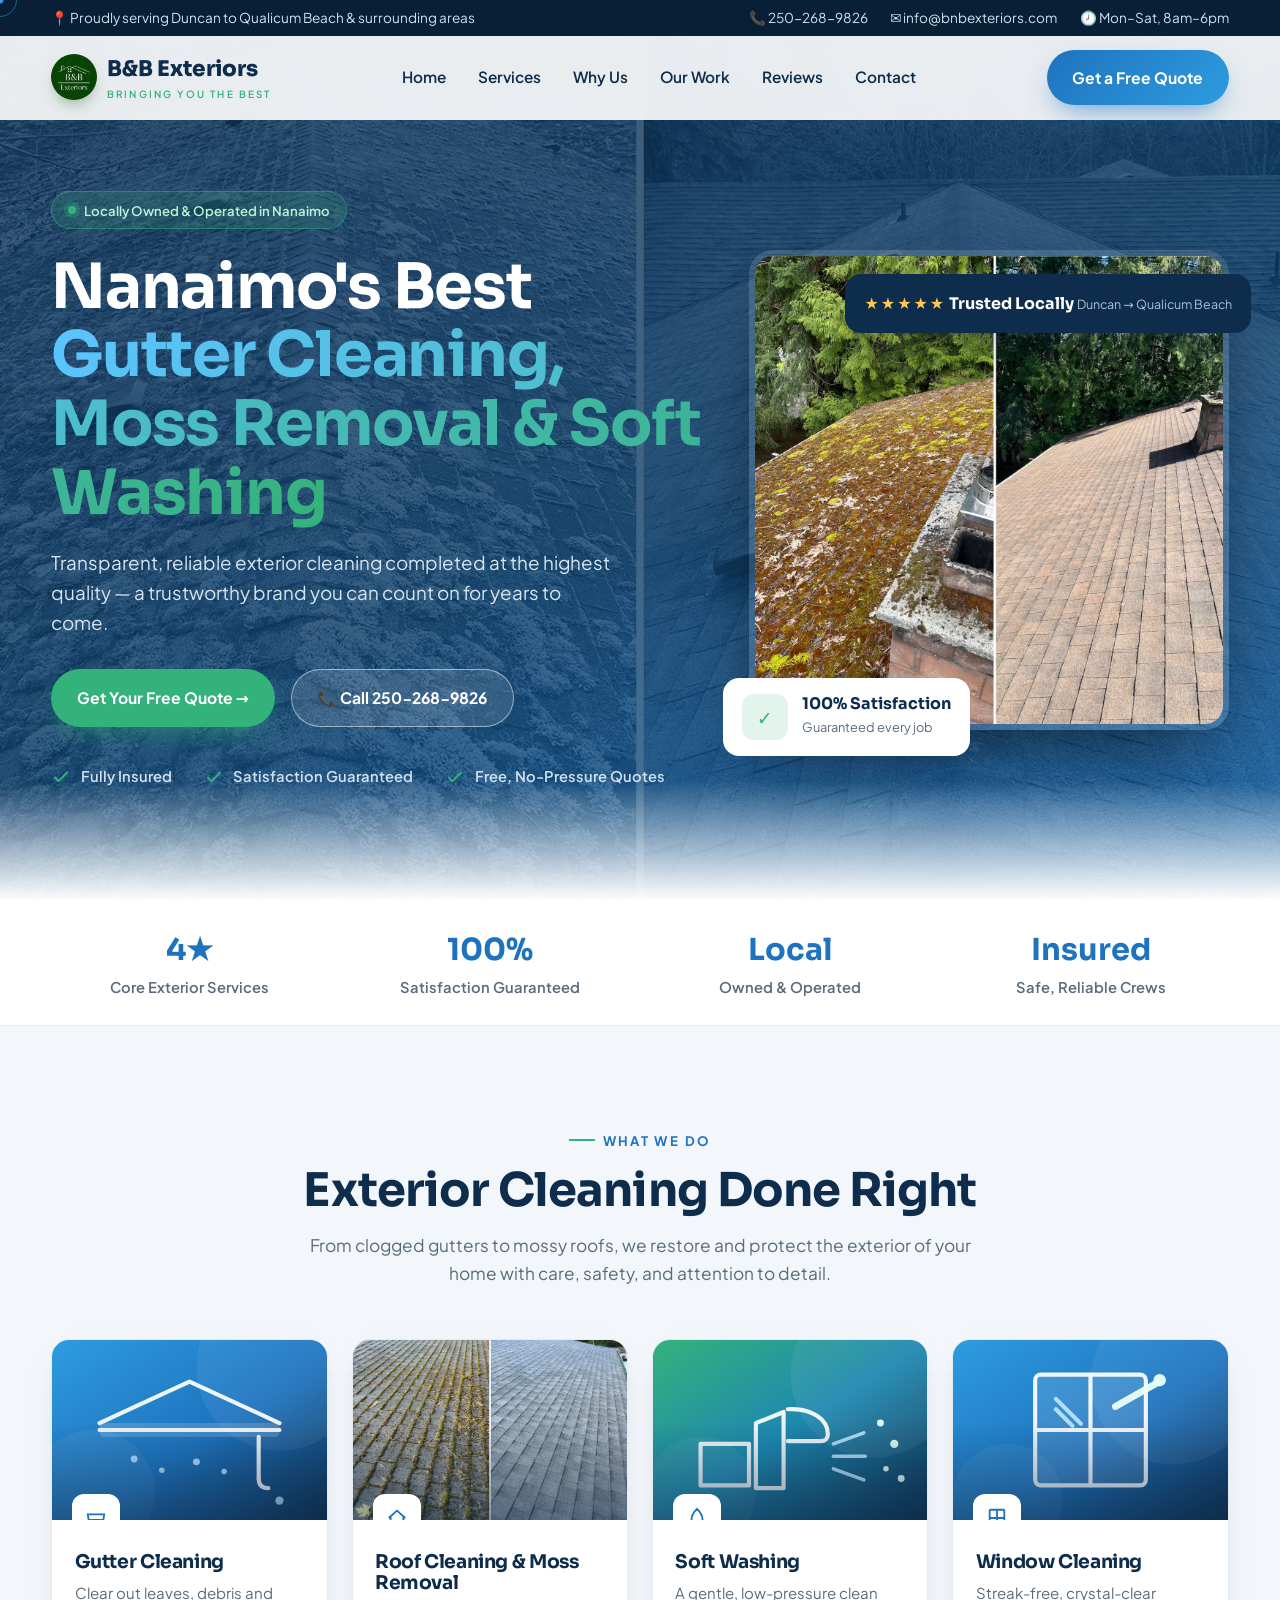
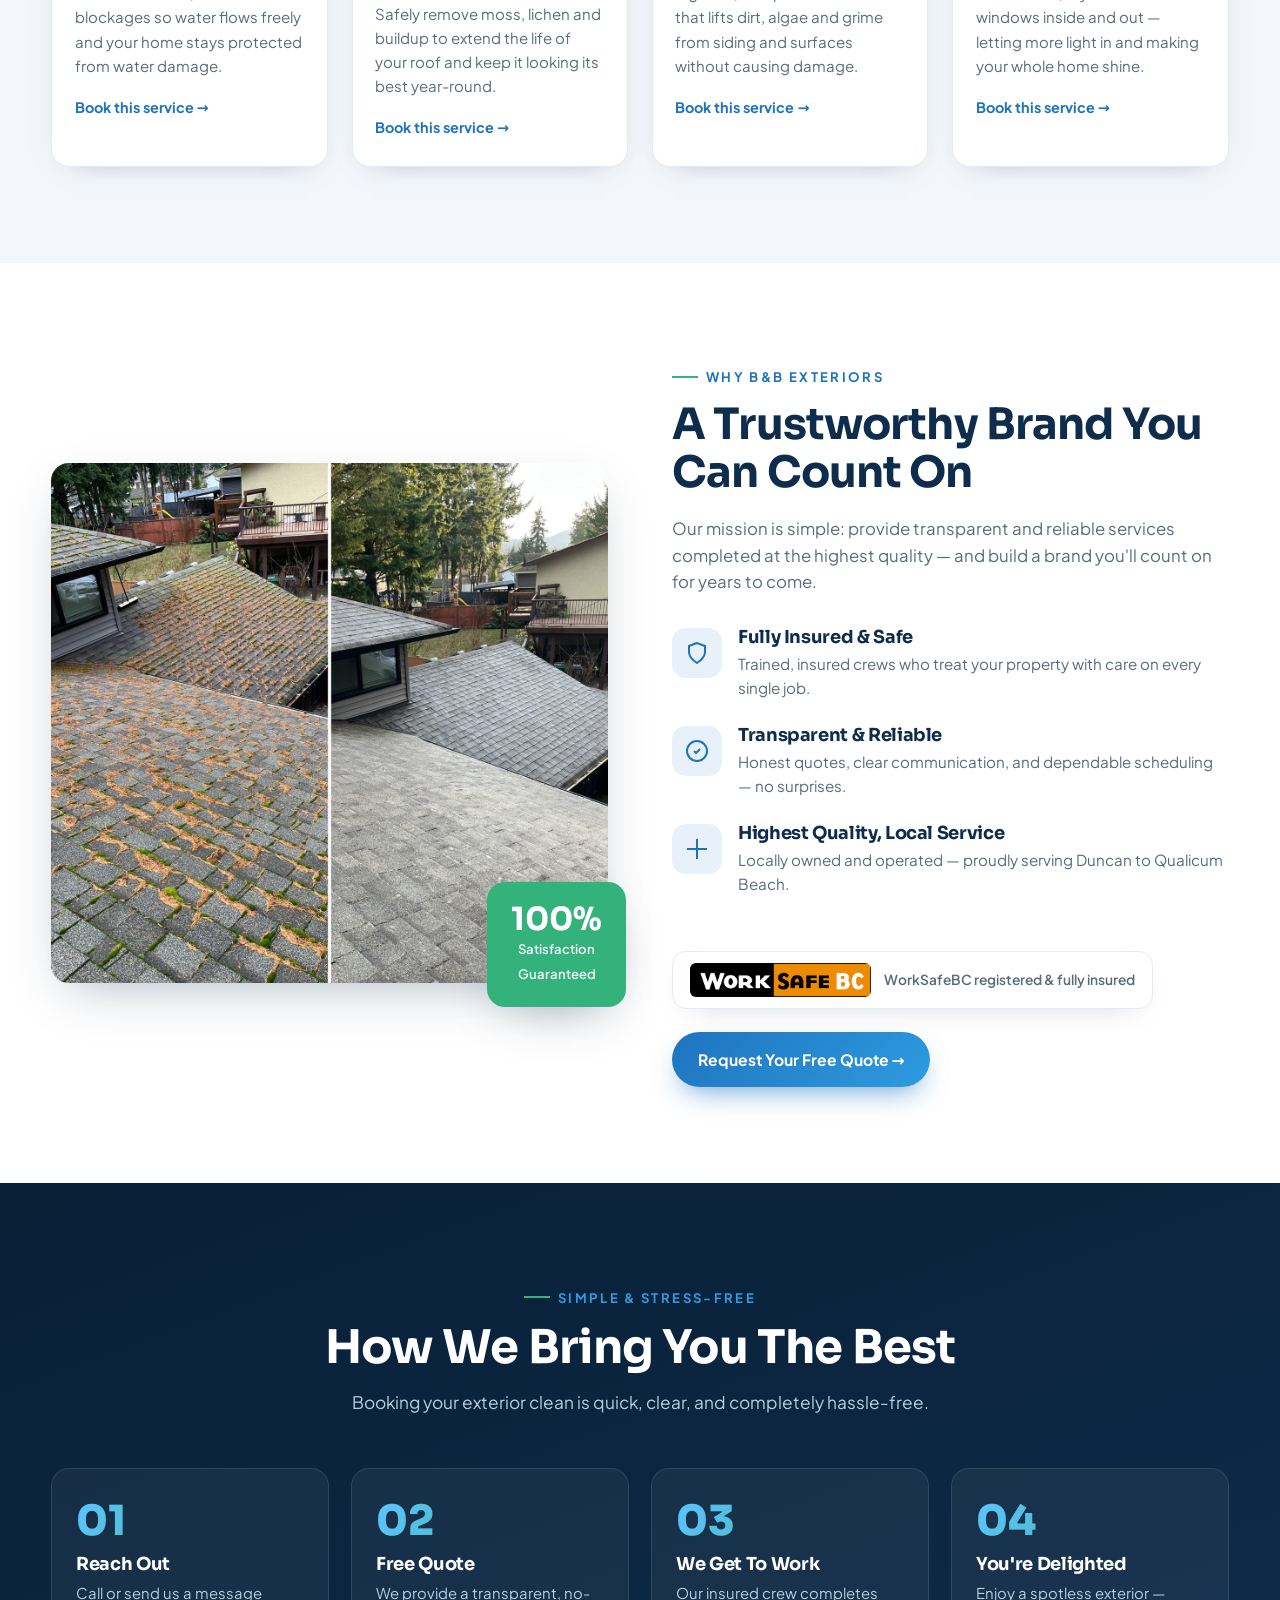
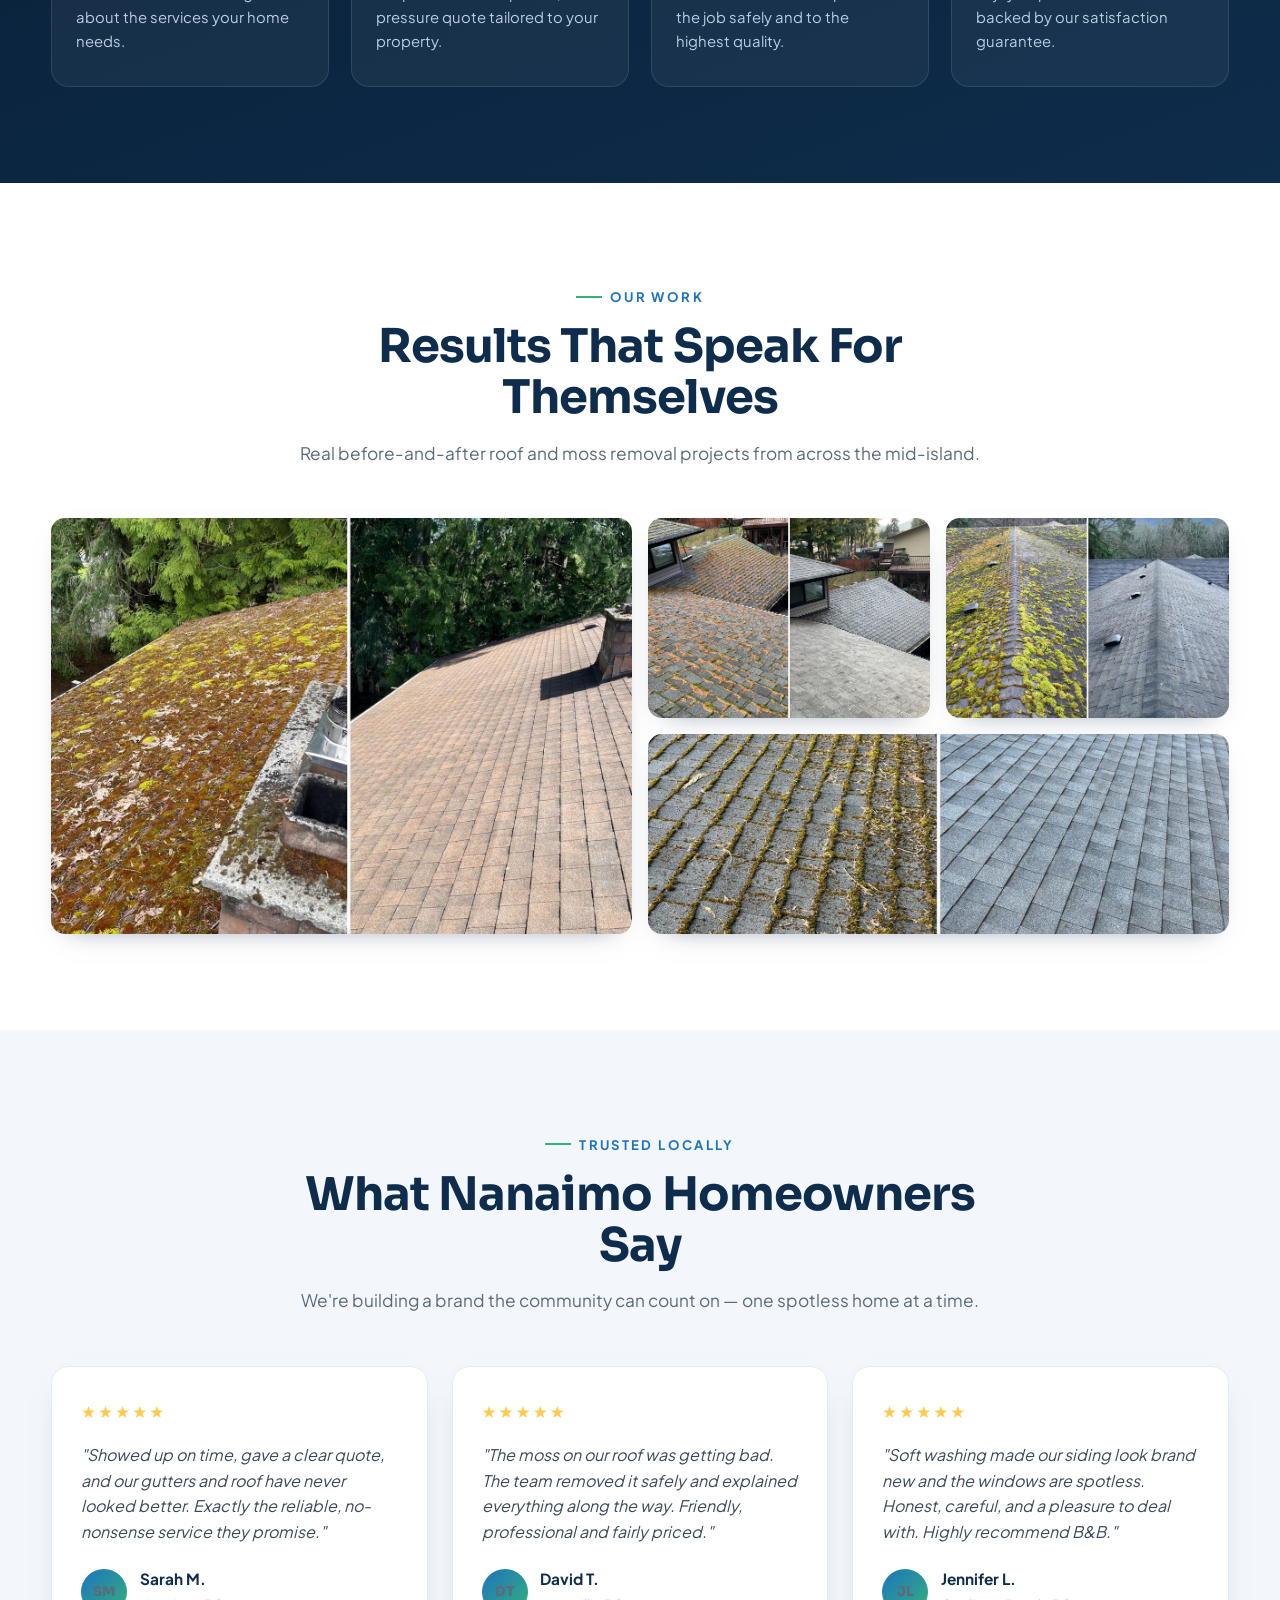
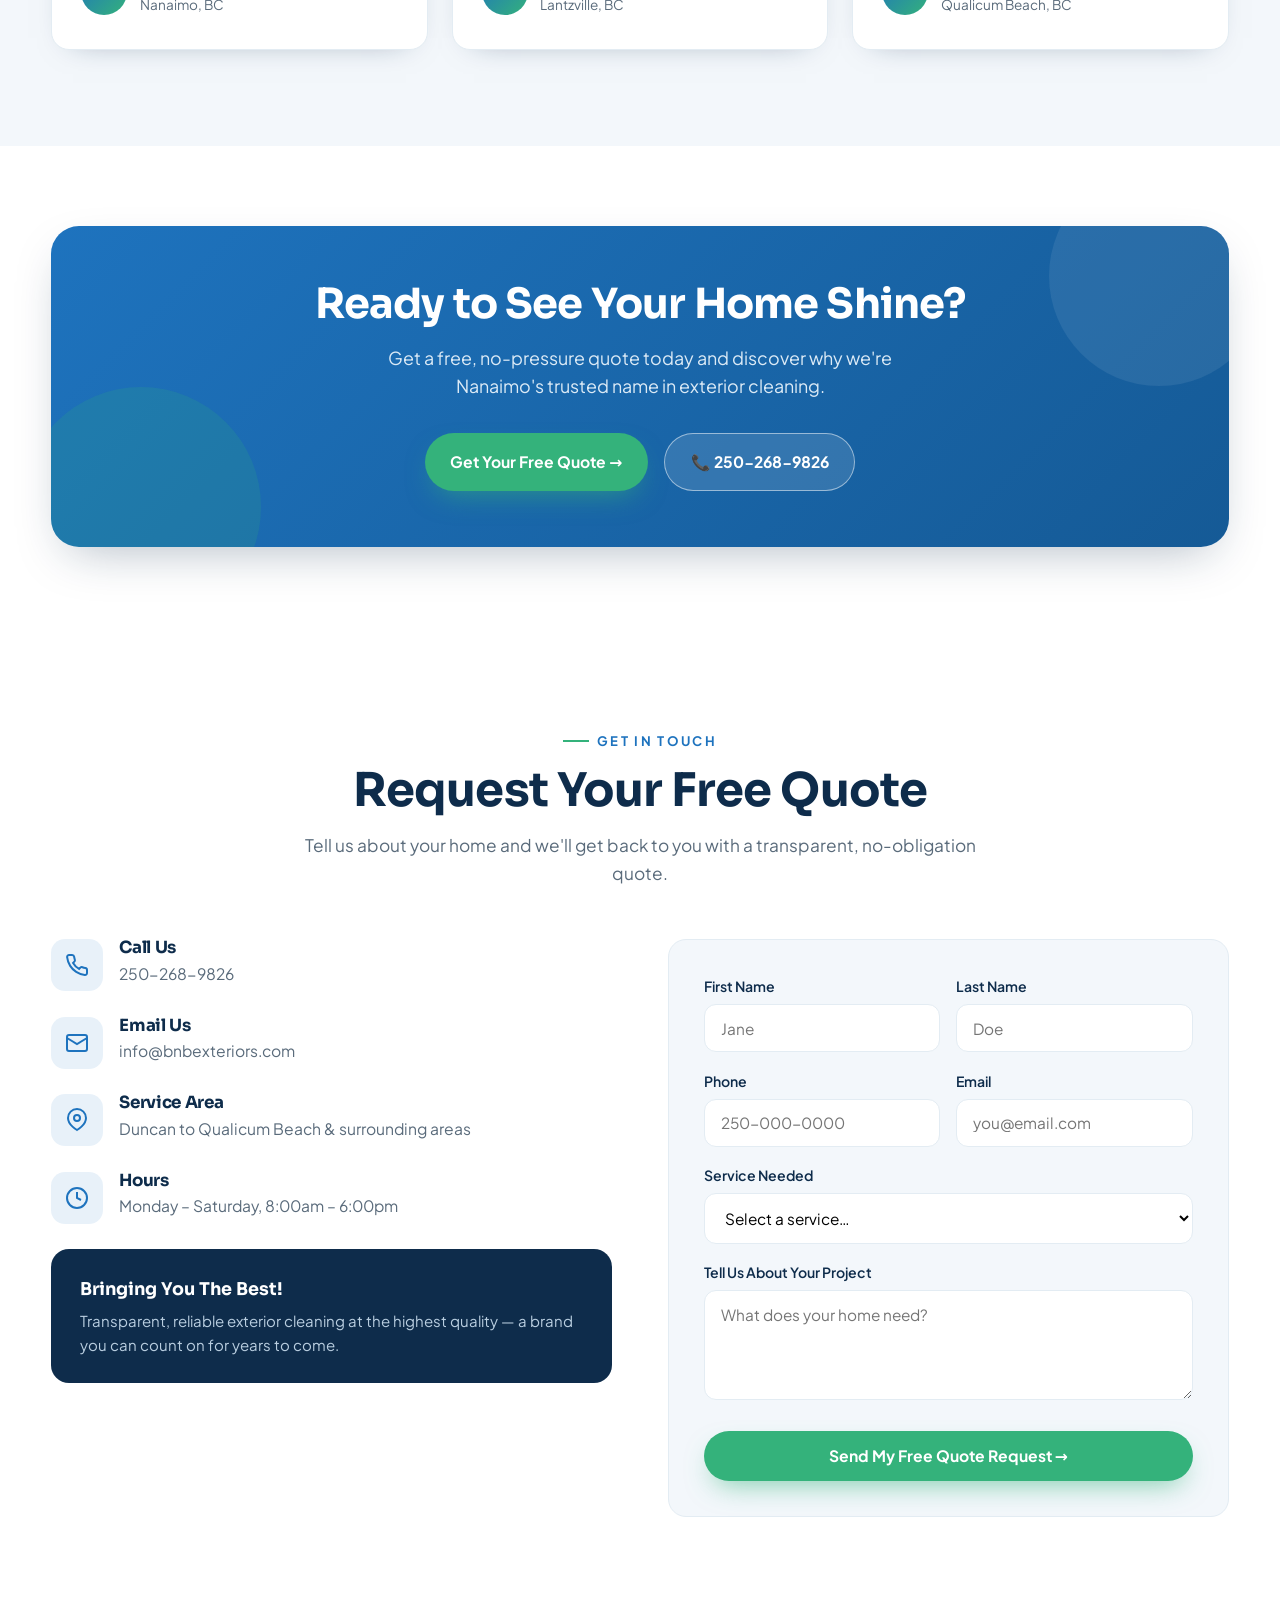
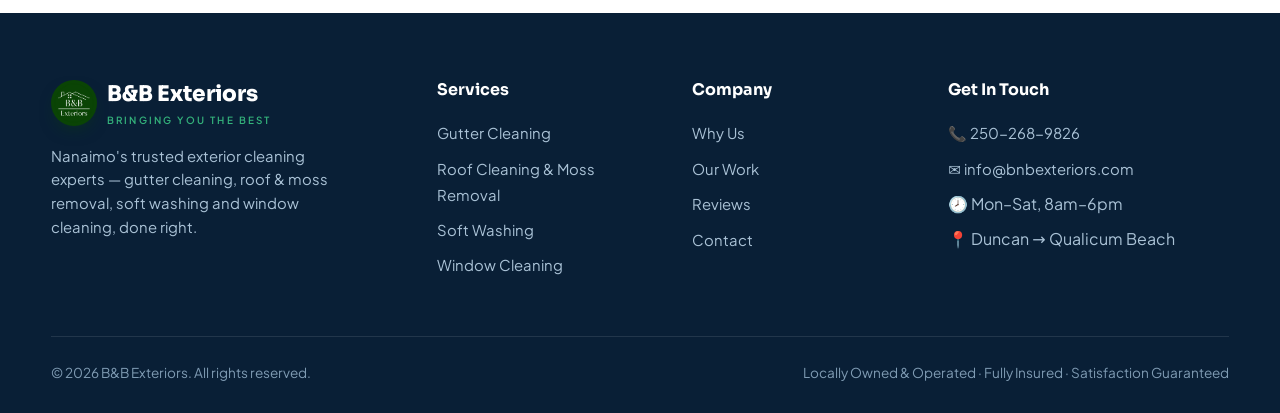
==== index.html @ f989de15 "Add index.html" ====
<!DOCTYPE html>
<html lang="en">
<head>
<meta charset="UTF-8" />
<meta name="viewport" content="width=device-width, initial-scale=1.0" />
<title>B&amp;B Exteriors | Nanaimo's Best Gutter Cleaning, Moss Removal &amp; Soft Washing</title>
<meta name="description" content="Nanaimo's trusted exterior cleaning experts. Gutter cleaning, roof cleaning & moss removal, soft washing and window cleaning from Duncan to Qualicum Beach. Free quotes." />

<!-- Favicons & PWA -->
<link rel="icon" href="assets/favicon.ico" sizes="any" />
<link rel="icon" type="image/svg+xml" href="assets/favicon.svg" />
<link rel="icon" type="image/png" sizes="32x32" href="assets/favicon-32.png" />
<link rel="icon" type="image/png" sizes="16x16" href="assets/favicon-16.png" />
<link rel="apple-touch-icon" href="assets/apple-touch-icon.png" />
<link rel="manifest" href="manifest.webmanifest" />
<meta name="theme-color" content="#0E2C4B" />

<!-- Social sharing -->
<meta property="og:type" content="website" />
<meta property="og:title" content="B&amp;B Exteriors | Nanaimo's Exterior Cleaning Experts" />
<meta property="og:description" content="Gutter cleaning, roof &amp; moss removal, soft washing and window cleaning from Duncan to Qualicum Beach. Free, no-pressure quotes." />
<meta property="og:image" content="assets/moss-roof-1.jpg" />
<meta name="twitter:card" content="summary_large_image" />

<!-- Self-hosted fonts -->
<link rel="stylesheet" href="assets/fonts/fonts.css" />
<style>
  :root{
    --navy:#0E2C4B;
    --navy-deep:#091F36;
    --blue:#1E73BE;
    --blue-bright:#2E9CE0;
    --green:#34B27B;
    --ink:#13212f;
    --slate:#5a6b7b;
    --mist:#F3F7FB;
    --line:#e3ecf3;
    --white:#ffffff;
    --shadow:0 18px 50px -18px rgba(14,44,75,.35);
    --radius:18px;
  }
  *{margin:0;padding:0;box-sizing:border-box}
  html{scroll-behavior:smooth}
  body{
    font-family:'Plus Jakarta Sans',system-ui,sans-serif;
    color:var(--ink);
    background:var(--white);
    line-height:1.6;
    overflow-x:hidden;
  }
  h1,h2,h3,h4{font-family:'Sora',sans-serif;line-height:1.1;color:var(--navy);letter-spacing:-.02em}
  a{text-decoration:none;color:inherit}
  img{display:block;max-width:100%}
  .wrap{width:min(1180px,92vw);margin:0 auto}
  section{position:relative}

  /* ---------- custom cursor ---------- */
  .cur-dot,.cur-ring{position:fixed;top:0;left:0;border-radius:50%;pointer-events:none;z-index:9999;mix-blend-mode:normal}
  .cur-dot{width:7px;height:7px;background:var(--blue-bright);transform:translate(-50%,-50%)}
  .cur-ring{width:34px;height:34px;border:1.5px solid rgba(46,156,224,.55);transform:translate(-50%,-50%);transition:width .25s ease,height .25s ease,background .25s ease,border-color .25s ease}
  .cur-ring.hov{width:54px;height:54px;background:rgba(46,156,224,.10);border-color:rgba(46,156,224,.8)}
  @media(hover:none),(max-width:760px){.cur-dot,.cur-ring{display:none}}

  /* ---------- buttons ---------- */
  .btn{display:inline-flex;align-items:center;gap:.55rem;font-weight:700;font-size:.98rem;padding:.95rem 1.6rem;border-radius:50px;transition:transform .2s ease,box-shadow .2s ease,background .2s ease;cursor:pointer;border:none;font-family:inherit}
  .btn-primary{background:linear-gradient(135deg,var(--blue),var(--blue-bright));color:#fff;box-shadow:0 12px 28px -10px rgba(30,115,190,.7)}
  .btn-primary:hover{transform:translateY(-3px);box-shadow:0 18px 34px -10px rgba(30,115,190,.8)}
  .btn-green{background:var(--green);color:#fff;box-shadow:0 12px 28px -10px rgba(52,178,123,.65)}
  .btn-green:hover{transform:translateY(-3px)}
  .btn-ghost{background:rgba(255,255,255,.12);color:#fff;border:1.5px solid rgba(255,255,255,.5)}
  .btn-ghost:hover{background:rgba(255,255,255,.22);transform:translateY(-3px)}
  .btn-dark{background:var(--navy);color:#fff}
  .btn-dark:hover{transform:translateY(-3px);background:var(--navy-deep)}

  /* ---------- nav ---------- */
  header{position:fixed;top:0;left:0;width:100%;z-index:900;transition:.35s ease}
  .topbar{background:var(--navy-deep);color:#cfe0ee;font-size:.85rem}
  .topbar .wrap{display:flex;justify-content:space-between;align-items:center;padding:.45rem 0;flex-wrap:wrap;gap:.4rem}
  .topbar a{color:#cfe0ee;transition:color .2s}
  .topbar a:hover{color:#fff}
  .topbar .tb-r{display:flex;gap:1.4rem;align-items:center;flex-wrap:wrap}
  nav{display:flex;justify-content:space-between;align-items:center;padding:.85rem 0;transition:.35s ease}
  .navbar{background:rgba(255,255,255,.9);backdrop-filter:blur(12px);border-bottom:1px solid transparent}
  header.scrolled .navbar{border-bottom:1px solid var(--line);box-shadow:0 8px 30px -20px rgba(14,44,75,.5)}
  .logo{display:flex;align-items:center;gap:.6rem;font-family:'Sora';font-weight:800;font-size:1.35rem;color:var(--navy)}
  .logo .mark-img{width:46px;height:46px;border-radius:50%;object-fit:cover;background:#0A4405;box-shadow:0 8px 18px -8px rgba(10,68,5,.6);flex-shrink:0}
  .logo small{display:block;font-family:'Plus Jakarta Sans';font-weight:600;font-size:.62rem;letter-spacing:.22em;color:var(--green);text-transform:uppercase;margin-top:1px}
  .nav-links{display:flex;align-items:center;gap:2rem;list-style:none}
  .nav-links a{font-weight:600;font-size:.96rem;color:var(--navy);position:relative;padding:.2rem 0}
  .nav-links a::after{content:"";position:absolute;left:0;bottom:-3px;width:0;height:2px;background:var(--blue-bright);transition:width .25s ease}
  .nav-links a:hover::after{width:100%}
  .nav-cta{display:flex;align-items:center;gap:1rem}
  .menu-btn{display:none;background:none;border:none;cursor:pointer;flex-direction:column;gap:5px}
  .menu-btn span{width:26px;height:2.5px;background:var(--navy);border-radius:3px;transition:.3s}

  /* ---------- hero ---------- */
  .hero{min-height:100vh;display:flex;align-items:center;padding:170px 0 90px;position:relative;overflow:hidden;background:linear-gradient(160deg,#0E2C4B 0%,#123D63 55%,#1E73BE 130%)}
  .hero::before{content:"";position:absolute;inset:0;background:url('assets/moss-roof-3.jpg') center/cover;opacity:.20;mix-blend-mode:luminosity}
  .hero::after{content:"";position:absolute;bottom:-1px;left:0;width:100%;height:120px;background:linear-gradient(to top,#fff,transparent)}
  .hero .wrap{position:relative;z-index:3;display:grid;grid-template-columns:1.15fr .85fr;gap:3rem;align-items:center}
  .hero-badge{display:inline-flex;align-items:center;gap:.5rem;background:rgba(52,178,123,.18);border:1px solid rgba(52,178,123,.5);color:#bff0d8;padding:.45rem 1rem;border-radius:50px;font-size:.82rem;font-weight:600;margin-bottom:1.5rem}
  .hero-badge .dot{width:8px;height:8px;border-radius:50%;background:var(--green);box-shadow:0 0 0 4px rgba(52,178,123,.3)}
  .hero h1{color:#fff;font-size:clamp(2.4rem,5vw,3.9rem);margin-bottom:1.2rem}
  .hero h1 .hl{background:linear-gradient(120deg,#5cc4ff,#34B27B);-webkit-background-clip:text;background-clip:text;-webkit-text-fill-color:transparent}
  .hero p.lead{color:#d4e4f1;font-size:1.18rem;max-width:560px;margin-bottom:2rem}
  .hero-cta{display:flex;gap:1rem;flex-wrap:wrap;margin-bottom:2.4rem}
  .hero-trust{display:flex;gap:2rem;flex-wrap:wrap}
  .hero-trust .it{display:flex;align-items:center;gap:.6rem;color:#cfe0ee;font-size:.92rem;font-weight:600}
  .hero-trust .it svg{color:var(--green);flex-shrink:0}
  .hero-card{position:relative}
  .hero-card img{border-radius:24px;box-shadow:0 30px 70px -25px rgba(0,0,0,.7);width:100%;height:480px;object-fit:cover;border:6px solid rgba(255,255,255,.12)}
  .hero-float{position:absolute;background:#fff;border-radius:16px;padding:1rem 1.2rem;box-shadow:var(--shadow);display:flex;align-items:center;gap:.85rem}
  .hero-float.f1{bottom:-26px;left:-26px}
  .hero-float .ic{width:46px;height:46px;border-radius:12px;background:rgba(52,178,123,.14);color:var(--green);display:grid;place-items:center;font-weight:800;font-size:1.2rem}
  .hero-float .tx b{display:block;font-family:'Sora';color:var(--navy);font-size:1rem;line-height:1.1}
  .hero-float .tx span{font-size:.8rem;color:var(--slate)}
  .hero-float.f2{top:24px;right:-22px;background:var(--navy);color:#fff}
  .hero-float.f2 .stars{color:#FFC94B;letter-spacing:2px;font-size:1rem}
  .hero-float.f2 b{font-family:'Sora';font-size:1rem}
  .hero-float.f2 span{font-size:.78rem;color:#a9c2d8}

  /* ---------- marquee trust ---------- */
  .strip{background:#fff;padding:1.6rem 0;border-bottom:1px solid var(--line)}
  .strip .wrap{display:flex;justify-content:space-between;gap:1.5rem;flex-wrap:wrap;text-align:center}
  .strip .s{flex:1;min-width:180px}
  .strip .s b{font-family:'Sora';font-size:1.9rem;color:var(--blue);display:block}
  .strip .s span{color:var(--slate);font-size:.92rem;font-weight:600}

  /* ---------- section heading ---------- */
  .eyebrow{display:inline-flex;align-items:center;gap:.5rem;color:var(--blue);font-weight:700;font-size:.82rem;letter-spacing:.18em;text-transform:uppercase;margin-bottom:.9rem}
  .eyebrow::before{content:"";width:26px;height:2px;background:var(--green)}
  .sec-head{max-width:680px;margin:0 auto 3.2rem;text-align:center}
  .sec-head.left{margin-left:0;text-align:left}
  .sec-head h2{font-size:clamp(2rem,4vw,2.9rem);margin-bottom:1rem}
  .sec-head p{color:var(--slate);font-size:1.08rem}
  .pad{padding:6rem 0}
  .pad-t{padding-top:6rem}

  /* ---------- services ---------- */
  .services{background:var(--mist)}
  .svc-grid{display:grid;grid-template-columns:repeat(4,1fr);gap:1.5rem}
  .svc{background:#fff;border-radius:var(--radius);overflow:hidden;box-shadow:0 10px 30px -22px rgba(14,44,75,.5);border:1px solid var(--line);transition:transform .3s ease,box-shadow .3s ease;display:flex;flex-direction:column}
  .svc:hover{transform:translateY(-8px);box-shadow:var(--shadow)}
  .svc .ph{height:180px;overflow:hidden;position:relative}
  .svc .ph img{width:100%;height:100%;object-fit:cover;transition:transform .6s ease}
  .svc:hover .ph img{transform:scale(1.08)}
  .svc .ph::after{content:"";position:absolute;inset:0;background:linear-gradient(to top,rgba(14,44,75,.45),transparent 55%)}
  .svc .ic{position:absolute;bottom:-22px;left:20px;width:48px;height:48px;border-radius:12px;background:#fff;display:grid;place-items:center;box-shadow:var(--shadow);z-index:2;color:var(--blue)}
  .svc .bd{padding:2rem 1.4rem 1.6rem}
  .svc h3{font-size:1.18rem;margin-bottom:.55rem}
  .svc p{color:var(--slate);font-size:.94rem;margin-bottom:1rem}
  .svc .more{font-weight:700;color:var(--blue);font-size:.9rem;display:inline-flex;align-items:center;gap:.35rem;margin-top:auto;transition:gap .2s}
  .svc:hover .more{gap:.65rem}

  /* ---------- about / why ---------- */
  .why .wrap{display:grid;grid-template-columns:1fr 1fr;gap:4rem;align-items:center}
  .why-imgs{position:relative}
  .why-imgs img{border-radius:var(--radius);box-shadow:var(--shadow);width:100%;height:520px;object-fit:cover}
  .why-imgs .badge2{position:absolute;bottom:-24px;right:-18px;background:var(--green);color:#fff;border-radius:18px;padding:1.3rem 1.5rem;box-shadow:var(--shadow);text-align:center}
  .why-imgs .badge2 b{font-family:'Sora';font-size:2rem;display:block;line-height:1}
  .why-imgs .badge2 span{font-size:.82rem;font-weight:600;opacity:.92}
  .feat{display:flex;gap:1rem;margin-bottom:1.6rem}
  .feat .fic{flex-shrink:0;width:50px;height:50px;border-radius:14px;background:rgba(30,115,190,.1);color:var(--blue);display:grid;place-items:center}
  .feat h4{font-size:1.12rem;margin-bottom:.25rem}
  .feat p{color:var(--slate);font-size:.95rem}
  .cred{display:inline-flex;align-items:center;gap:.85rem;margin-top:1.8rem;background:#fff;border:1px solid var(--line);border-radius:14px;padding:.7rem 1.05rem;box-shadow:0 10px 30px -22px rgba(14,44,75,.5)}
  .cred img{height:34px;width:auto;border-radius:6px;display:block}
  .cred span{font-size:.86rem;font-weight:600;color:var(--slate)}

  /* ---------- process ---------- */
  .process{background:linear-gradient(160deg,var(--navy-deep),var(--navy));color:#fff}
  .process h2{color:#fff}
  .process .sec-head p{color:#b9cee0}
  .steps{display:grid;grid-template-columns:repeat(4,1fr);gap:1.4rem}
  .step{background:rgba(255,255,255,.05);border:1px solid rgba(255,255,255,.1);border-radius:var(--radius);padding:2rem 1.5rem;position:relative;transition:.3s}
  .step:hover{background:rgba(255,255,255,.09);transform:translateY(-6px)}
  .step .n{font-family:'Sora';font-size:2.6rem;font-weight:800;background:linear-gradient(120deg,#5cc4ff,#34B27B);-webkit-background-clip:text;background-clip:text;-webkit-text-fill-color:transparent;line-height:1;margin-bottom:.8rem}
  .step h4{color:#fff;font-size:1.12rem;margin-bottom:.45rem}
  .step p{color:#b9cee0;font-size:.93rem}

  /* ---------- gallery ---------- */
  .gal-grid{display:grid;grid-template-columns:repeat(4,1fr);grid-auto-rows:200px;gap:1rem}
  .gal-grid a{position:relative;overflow:hidden;border-radius:14px;box-shadow:0 10px 26px -18px rgba(14,44,75,.6)}
  .gal-grid img{width:100%;height:100%;object-fit:cover;transition:transform .6s ease}
  .gal-grid a:hover img{transform:scale(1.1)}
  .gal-grid a::after{content:"";position:absolute;inset:0;background:linear-gradient(to top,rgba(14,44,75,.5),transparent 60%);opacity:0;transition:.3s}
  .gal-grid a:hover::after{opacity:1}
  .gal-grid .big{grid-column:span 2;grid-row:span 2}
  .gal-grid .wide{grid-column:span 2}

  /* ---------- testimonials ---------- */
  .testi{background:var(--mist)}
  .t-grid{display:grid;grid-template-columns:repeat(3,1fr);gap:1.5rem}
  .t-card{background:#fff;border-radius:var(--radius);padding:2rem 1.8rem;box-shadow:0 10px 30px -22px rgba(14,44,75,.5);border:1px solid var(--line);transition:.3s}
  .t-card:hover{transform:translateY(-6px);box-shadow:var(--shadow)}
  .t-card .stars{color:#FFC94B;letter-spacing:2px;margin-bottom:1rem;font-size:1.05rem}
  .t-card p{color:#39495a;font-size:1rem;margin-bottom:1.4rem;font-style:italic}
  .t-card .who{display:flex;align-items:center;gap:.8rem}
  .t-card .av{width:46px;height:46px;border-radius:50%;background:linear-gradient(135deg,var(--blue),var(--green));color:#fff;display:grid;place-items:center;font-weight:800;font-family:'Sora'}
  .t-card .who b{display:block;color:var(--navy);font-size:.96rem}
  .t-card .who span{color:var(--slate);font-size:.85rem}

  /* ---------- CTA band ---------- */
  .cta-band{padding:5rem 0}
  .cta-inner{background:linear-gradient(135deg,var(--blue),#155a96);border-radius:28px;padding:3.5rem;text-align:center;position:relative;overflow:hidden;box-shadow:var(--shadow)}
  .cta-inner::before{content:"";position:absolute;top:-60px;right:-40px;width:220px;height:220px;border-radius:50%;background:rgba(255,255,255,.08)}
  .cta-inner::after{content:"";position:absolute;bottom:-80px;left:-30px;width:240px;height:240px;border-radius:50%;background:rgba(52,178,123,.18)}
  .cta-inner h2{color:#fff;font-size:clamp(1.8rem,3.6vw,2.6rem);margin-bottom:1rem;position:relative}
  .cta-inner p{color:#dbeaf6;font-size:1.12rem;margin-bottom:2rem;max-width:560px;margin-inline:auto;position:relative}
  .cta-inner .hero-cta{justify-content:center;position:relative;margin-bottom:0}

  /* ---------- contact ---------- */
  .contact .wrap{display:grid;grid-template-columns:1fr 1fr;gap:3.5rem;align-items:start}
  .contact-info .c-row{display:flex;gap:1rem;margin-bottom:1.6rem;align-items:flex-start}
  .contact-info .cic{width:52px;height:52px;border-radius:14px;background:rgba(30,115,190,.1);color:var(--blue);display:grid;place-items:center;flex-shrink:0}
  .contact-info h4{font-size:1.05rem;margin-bottom:.2rem}
  .contact-info p,.contact-info a{color:var(--slate);font-size:.98rem}
  .contact-info a:hover{color:var(--blue)}
  form{background:var(--mist);border-radius:var(--radius);padding:2.2rem;border:1px solid var(--line)}
  .fg{margin-bottom:1.1rem}
  .fg label{display:block;font-weight:600;font-size:.88rem;color:var(--navy);margin-bottom:.4rem}
  .fg input,.fg select,.fg textarea{width:100%;padding:.85rem 1rem;border:1.5px solid var(--line);border-radius:12px;font-family:inherit;font-size:.96rem;background:#fff;transition:border .2s,box-shadow .2s}
  .fg input:focus,.fg select:focus,.fg textarea:focus{outline:none;border-color:var(--blue);box-shadow:0 0 0 3px rgba(30,115,190,.12)}
  .fg textarea{resize:vertical;min-height:110px}
  .frow{display:grid;grid-template-columns:1fr 1fr;gap:1rem}
  form .btn{width:100%;justify-content:center;margin-top:.4rem}

  /* ---------- footer ---------- */
  footer{background:var(--navy-deep);color:#aac2d6;padding:4rem 0 1.8rem}
  .f-grid{display:grid;grid-template-columns:1.6fr 1fr 1fr 1.3fr;gap:2.5rem;margin-bottom:3rem}
  footer .logo{color:#fff;margin-bottom:1rem}
  footer p{font-size:.93rem;max-width:300px}
  footer h5{color:#fff;font-family:'Sora';font-size:1rem;margin-bottom:1.1rem}
  footer ul{list-style:none}
  footer ul li{margin-bottom:.6rem}
  footer ul a{font-size:.93rem;transition:color .2s}
  footer ul a:hover{color:var(--blue-bright)}
  .f-bottom{border-top:1px solid rgba(255,255,255,.1);padding-top:1.6rem;display:flex;justify-content:space-between;flex-wrap:wrap;gap:.6rem;font-size:.85rem;color:#7f9bb3}
  .reveal{opacity:0;transform:translateY(34px);transition:opacity .7s ease,transform .7s ease}
  .reveal.in{opacity:1;transform:none}

  /* ---------- responsive ---------- */
  @media(max-width:980px){
    .hero .wrap{grid-template-columns:1fr;gap:3.5rem}
    .hero-card{max-width:480px}
    .svc-grid{grid-template-columns:repeat(2,1fr)}
    .why .wrap{grid-template-columns:1fr;gap:3rem}
    .steps{grid-template-columns:repeat(2,1fr)}
    .gal-grid{grid-template-columns:repeat(2,1fr)}
    .t-grid{grid-template-columns:1fr}
    .contact .wrap{grid-template-columns:1fr;gap:2.5rem}
    .f-grid{grid-template-columns:1fr 1fr;gap:2rem}
  }
  @media(max-width:760px){
    .nav-links,.nav-cta .btn{display:none}
    .menu-btn{display:flex}
    .nav-links.open{display:flex;position:absolute;top:100%;left:0;width:100%;flex-direction:column;background:#fff;padding:1.5rem 6vw;gap:1.1rem;box-shadow:var(--shadow);border-top:1px solid var(--line)}
    .topbar .tb-l{display:none}
    .strip .s b{font-size:1.5rem}
    .frow{grid-template-columns:1fr}
    .gal-grid .big{grid-column:span 2;grid-row:span 1}
  }
  @media(max-width:520px){
    .svc-grid,.steps,.gal-grid{grid-template-columns:1fr}
    .gal-grid .big,.gal-grid .wide{grid-column:span 1}
    .f-grid{grid-template-columns:1fr}
    .cta-inner{padding:2.4rem 1.4rem}
    .hero-float.f1{left:0}.hero-float.f2{right:0}
  }
</style>
</head>
<body>

<div class="cur-dot"></div>
<div class="cur-ring"></div>

<!-- ===== HEADER ===== -->
<header id="header">
  <div class="topbar">
    <div class="wrap">
      <div class="tb-l">📍 Proudly serving Duncan to Qualicum Beach &amp; surrounding areas</div>
      <div class="tb-r">
        <a href="tel:2502689826">📞 250-268-9826</a>
        <a href="mailto:info@bnbexteriors.com">✉️ info@bnbexteriors.com</a>
        <span>🕗 Mon–Sat, 8am–6pm</span>
      </div>
    </div>
  </div>
  <div class="navbar">
    <nav class="wrap">
      <a href="#home" class="logo">
        <img class="mark-img" src="assets/logo.png" alt="B&amp;B Exteriors logo" width="46" height="46" />
        <span>B&amp;B Exteriors<small>Bringing You The Best</small></span>
      </a>
      <ul class="nav-links" id="navlinks">
        <li><a href="#home">Home</a></li>
        <li><a href="#services">Services</a></li>
        <li><a href="#why">Why Us</a></li>
        <li><a href="#gallery">Our Work</a></li>
        <li><a href="#reviews">Reviews</a></li>
        <li><a href="#contact">Contact</a></li>
      </ul>
      <div class="nav-cta">
        <a href="#contact" class="btn btn-primary">Get a Free Quote</a>
        <button class="menu-btn" id="menuBtn" aria-label="Menu"><span></span><span></span><span></span></button>
      </div>
    </nav>
  </div>
</header>

<!-- ===== HERO ===== -->
<section class="hero" id="home">
  <div class="wrap">
    <div class="hero-text reveal">
      <span class="hero-badge"><span class="dot"></span> Locally Owned &amp; Operated in Nanaimo</span>
      <h1>Nanaimo's Best <span class="hl">Gutter Cleaning, Moss Removal &amp; Soft Washing</span></h1>
      <p class="lead">Transparent, reliable exterior cleaning completed at the highest quality — a trustworthy brand you can count on for years to come.</p>
      <div class="hero-cta">
        <a href="#contact" class="btn btn-green">Get Your Free Quote →</a>
        <a href="tel:2502689826" class="btn btn-ghost">📞 Call 250-268-9826</a>
      </div>
      <div class="hero-trust">
        <div class="it"><svg width="20" height="20" viewBox="0 0 24 24" fill="none" stroke="currentColor" stroke-width="2.4"><path d="M20 6 9 17l-5-5"/></svg> Fully Insured</div>
        <div class="it"><svg width="20" height="20" viewBox="0 0 24 24" fill="none" stroke="currentColor" stroke-width="2.4"><path d="M20 6 9 17l-5-5"/></svg> Satisfaction Guaranteed</div>
        <div class="it"><svg width="20" height="20" viewBox="0 0 24 24" fill="none" stroke="currentColor" stroke-width="2.4"><path d="M20 6 9 17l-5-5"/></svg> Free, No-Pressure Quotes</div>
      </div>
    </div>
    <div class="hero-card reveal">
      <img src="assets/moss-roof-1.jpg" alt="Before and after roof moss removal by B&amp;B Exteriors in Nanaimo" />
      <div class="hero-float f1">
        <span class="ic">✓</span>
        <span class="tx"><b>100% Satisfaction</b><span>Guaranteed every job</span></span>
      </div>
      <div class="hero-float f2">
        <div>
          <span class="stars">★★★★★</span>
          <b>Trusted Locally</b>
          <span>Duncan → Qualicum Beach</span>
        </div>
      </div>
    </div>
  </div>
</section>

<!-- ===== STAT STRIP ===== -->
<section class="strip">
  <div class="wrap">
    <div class="s reveal"><b>4★</b><span>Core Exterior Services</span></div>
    <div class="s reveal"><b>100%</b><span>Satisfaction Guaranteed</span></div>
    <div class="s reveal"><b>Local</b><span>Owned &amp; Operated</span></div>
    <div class="s reveal"><b>Insured</b><span>Safe, Reliable Crews</span></div>
  </div>
</section>

<!-- ===== SERVICES ===== -->
<section class="services pad" id="services">
  <div class="wrap">
    <div class="sec-head reveal">
      <span class="eyebrow">What We Do</span>
      <h2>Exterior Cleaning Done Right</h2>
      <p>From clogged gutters to mossy roofs, we restore and protect the exterior of your home with care, safety, and attention to detail.</p>
    </div>
    <div class="svc-grid">
      <div class="svc reveal">
        <div class="ph"><img src="assets/svc-gutter.svg" alt="Gutter cleaning service" />
          <span class="ic"><svg width="22" height="22" viewBox="0 0 24 24" fill="none" stroke="currentColor" stroke-width="2"><path d="M3 8h18l-1 6H4z"/><path d="M7 14v5M17 14v5"/></svg></span>
        </div>
        <div class="bd">
          <h3>Gutter Cleaning</h3>
          <p>Clear out leaves, debris and blockages so water flows freely and your home stays protected from water damage.</p>
          <a href="#contact" class="more">Book this service →</a>
        </div>
      </div>
      <div class="svc reveal">
        <div class="ph"><img src="assets/moss-roof-4.jpg" alt="Roof cleaning and moss removal before and after" />
          <span class="ic"><svg width="22" height="22" viewBox="0 0 24 24" fill="none" stroke="currentColor" stroke-width="2"><path d="M3 12 12 4l9 8"/><path d="M5 11v8h14v-8"/></svg></span>
        </div>
        <div class="bd">
          <h3>Roof Cleaning &amp; Moss Removal</h3>
          <p>Safely remove moss, lichen and buildup to extend the life of your roof and keep it looking its best year-round.</p>
          <a href="#contact" class="more">Book this service →</a>
        </div>
      </div>
      <div class="svc reveal">
        <div class="ph"><img src="assets/svc-softwash.svg" alt="Soft washing service" />
          <span class="ic"><svg width="22" height="22" viewBox="0 0 24 24" fill="none" stroke="currentColor" stroke-width="2"><path d="M12 2s6 6 6 11a6 6 0 0 1-12 0c0-5 6-11 6-11Z"/></svg></span>
        </div>
        <div class="bd">
          <h3>Soft Washing</h3>
          <p>A gentle, low-pressure clean that lifts dirt, algae and grime from siding and surfaces without causing damage.</p>
          <a href="#contact" class="more">Book this service →</a>
        </div>
      </div>
      <div class="svc reveal">
        <div class="ph"><img src="assets/svc-window.svg" alt="Window cleaning service" />
          <span class="ic"><svg width="22" height="22" viewBox="0 0 24 24" fill="none" stroke="currentColor" stroke-width="2"><rect x="4" y="3" width="16" height="18" rx="1"/><path d="M4 12h16M12 3v18"/></svg></span>
        </div>
        <div class="bd">
          <h3>Window Cleaning</h3>
          <p>Streak-free, crystal-clear windows inside and out — letting more light in and making your whole home shine.</p>
          <a href="#contact" class="more">Book this service →</a>
        </div>
      </div>
    </div>
  </div>
</section>

<!-- ===== WHY US ===== -->
<section class="why pad" id="why">
  <div class="wrap">
    <div class="why-imgs reveal">
      <img src="assets/moss-roof-2.jpg" alt="B&amp;B Exteriors roof restoration before and after" />
      <div class="badge2"><b>100%</b><span>Satisfaction<br>Guaranteed</span></div>
    </div>
    <div class="reveal">
      <span class="eyebrow">Why B&amp;B Exteriors</span>
      <h2 style="font-size:clamp(1.9rem,3.8vw,2.7rem);margin-bottom:1.2rem;">A Trustworthy Brand You Can Count On</h2>
      <p style="color:var(--slate);margin-bottom:2rem;font-size:1.05rem;">Our mission is simple: provide transparent and reliable services completed at the highest quality — and build a brand you'll count on for years to come.</p>
      <div class="feat">
        <div class="fic"><svg width="24" height="24" viewBox="0 0 24 24" fill="none" stroke="currentColor" stroke-width="2"><path d="M12 2 4 5v6c0 5 3.5 8 8 11 4.5-3 8-6 8-11V5z"/></svg></div>
        <div><h4>Fully Insured &amp; Safe</h4><p>Trained, insured crews who treat your property with care on every single job.</p></div>
      </div>
      <div class="feat">
        <div class="fic"><svg width="24" height="24" viewBox="0 0 24 24" fill="none" stroke="currentColor" stroke-width="2"><circle cx="12" cy="12" r="10"/><path d="m9 12 2 2 4-4"/></svg></div>
        <div><h4>Transparent &amp; Reliable</h4><p>Honest quotes, clear communication, and dependable scheduling — no surprises.</p></div>
      </div>
      <div class="feat">
        <div class="fic"><svg width="24" height="24" viewBox="0 0 24 24" fill="none" stroke="currentColor" stroke-width="2"><path d="M12 2v20M2 12h20"/></svg></div>
        <div><h4>Highest Quality, Local Service</h4><p>Locally owned and operated — proudly serving Duncan to Qualicum Beach.</p></div>
      </div>
      <div class="cred"><img src="assets/worksafebc.png" alt="WorkSafeBC registered" /><span>WorkSafeBC registered &amp; fully insured</span></div>
      <div><a href="#contact" class="btn btn-primary" style="margin-top:1.4rem;">Request Your Free Quote →</a></div>
    </div>
  </div>
</section>

<!-- ===== PROCESS ===== -->
<section class="process pad">
  <div class="wrap">
    <div class="sec-head reveal">
      <span class="eyebrow" style="color:var(--blue-bright)">Simple &amp; Stress-Free</span>
      <h2>How We Bring You The Best</h2>
      <p>Booking your exterior clean is quick, clear, and completely hassle-free.</p>
    </div>
    <div class="steps">
      <div class="step reveal"><div class="n">01</div><h4>Reach Out</h4><p>Call or send us a message about the services your home needs.</p></div>
      <div class="step reveal"><div class="n">02</div><h4>Free Quote</h4><p>We provide a transparent, no-pressure quote tailored to your property.</p></div>
      <div class="step reveal"><div class="n">03</div><h4>We Get To Work</h4><p>Our insured crew completes the job safely and to the highest quality.</p></div>
      <div class="step reveal"><div class="n">04</div><h4>You're Delighted</h4><p>Enjoy a spotless exterior — backed by our satisfaction guarantee.</p></div>
    </div>
  </div>
</section>

<!-- ===== GALLERY ===== -->
<section class="pad" id="gallery">
  <div class="wrap">
    <div class="sec-head reveal">
      <span class="eyebrow">Our Work</span>
      <h2>Results That Speak For Themselves</h2>
      <p>Real before-and-after roof and moss removal projects from across the mid-island.</p>
    </div>
    <div class="gal-grid">
      <a href="#contact" class="big"><img src="assets/moss-roof-1.jpg" alt="Roof moss removal before and after project" /></a>
      <a href="#contact"><img src="assets/moss-roof-2.jpg" alt="Roof restoration before and after project" /></a>
      <a href="#contact"><img src="assets/moss-roof-3.jpg" alt="Moss removal before and after project" /></a>
      <a href="#contact" class="wide"><img src="assets/moss-roof-4.jpg" alt="Roof cleaning before and after project" /></a>
    </div>
  </div>
</section>

<!-- ===== REVIEWS ===== -->
<section class="testi pad" id="reviews">
  <div class="wrap">
    <div class="sec-head reveal">
      <span class="eyebrow">Trusted Locally</span>
      <h2>What Nanaimo Homeowners Say</h2>
      <p>We're building a brand the community can count on — one spotless home at a time.</p>
    </div>
    <div class="t-grid">
      <div class="t-card reveal">
        <div class="stars">★★★★★</div>
        <p>"Showed up on time, gave a clear quote, and our gutters and roof have never looked better. Exactly the reliable, no-nonsense service they promise."</p>
        <div class="who"><span class="av">SM</span><div><b>Sarah M.</b><span>Nanaimo, BC</span></div></div>
      </div>
      <div class="t-card reveal">
        <div class="stars">★★★★★</div>
        <p>"The moss on our roof was getting bad. The team removed it safely and explained everything along the way. Friendly, professional and fairly priced."</p>
        <div class="who"><span class="av">DT</span><div><b>David T.</b><span>Lantzville, BC</span></div></div>
      </div>
      <div class="t-card reveal">
        <div class="stars">★★★★★</div>
        <p>"Soft washing made our siding look brand new and the windows are spotless. Honest, careful, and a pleasure to deal with. Highly recommend B&amp;B."</p>
        <div class="who"><span class="av">JL</span><div><b>Jennifer L.</b><span>Qualicum Beach, BC</span></div></div>
      </div>
    </div>
  </div>
</section>

<!-- ===== CTA BAND ===== -->
<section class="cta-band">
  <div class="wrap">
    <div class="cta-inner reveal">
      <h2>Ready to See Your Home Shine?</h2>
      <p>Get a free, no-pressure quote today and discover why we're Nanaimo's trusted name in exterior cleaning.</p>
      <div class="hero-cta">
        <a href="#contact" class="btn btn-green">Get Your Free Quote →</a>
        <a href="tel:2502689826" class="btn btn-ghost">📞 250-268-9826</a>
      </div>
    </div>
  </div>
</section>

<!-- ===== CONTACT ===== -->
<section class="pad-t pad" id="contact">
  <div class="wrap">
    <div class="sec-head reveal">
      <span class="eyebrow">Get In Touch</span>
      <h2>Request Your Free Quote</h2>
      <p>Tell us about your home and we'll get back to you with a transparent, no-obligation quote.</p>
    </div>
    <div class="wrap" style="width:100%;padding:0">
    <div class="contact">
      <div class="wrap" style="width:100%;padding:0;display:grid;grid-template-columns:1fr 1fr;gap:3.5rem;align-items:start">
      <div class="contact-info reveal">
        <div class="c-row">
          <div class="cic"><svg width="24" height="24" viewBox="0 0 24 24" fill="none" stroke="currentColor" stroke-width="2"><path d="M22 16.92v3a2 2 0 0 1-2.18 2 19.79 19.79 0 0 1-8.63-3.07 19.5 19.5 0 0 1-6-6 19.79 19.79 0 0 1-3.07-8.67A2 2 0 0 1 4.11 2h3a2 2 0 0 1 2 1.72c.13.96.36 1.9.7 2.81a2 2 0 0 1-.45 2.11L8.09 9.91a16 16 0 0 0 6 6l1.27-1.27a2 2 0 0 1 2.11-.45c.91.34 1.85.57 2.81.7A2 2 0 0 1 22 16.92Z"/></svg></div>
          <div><h4>Call Us</h4><a href="tel:2502689826">250-268-9826</a></div>
        </div>
        <div class="c-row">
          <div class="cic"><svg width="24" height="24" viewBox="0 0 24 24" fill="none" stroke="currentColor" stroke-width="2"><rect x="2" y="4" width="20" height="16" rx="2"/><path d="m2 7 10 6 10-6"/></svg></div>
          <div><h4>Email Us</h4><a href="mailto:info@bnbexteriors.com">info@bnbexteriors.com</a></div>
        </div>
        <div class="c-row">
          <div class="cic"><svg width="24" height="24" viewBox="0 0 24 24" fill="none" stroke="currentColor" stroke-width="2"><path d="M21 10c0 7-9 12-9 12s-9-5-9-12a9 9 0 0 1 18 0Z"/><circle cx="12" cy="10" r="3"/></svg></div>
          <div><h4>Service Area</h4><p>Duncan to Qualicum Beach &amp; surrounding areas</p></div>
        </div>
        <div class="c-row">
          <div class="cic"><svg width="24" height="24" viewBox="0 0 24 24" fill="none" stroke="currentColor" stroke-width="2"><circle cx="12" cy="12" r="10"/><path d="M12 6v6l4 2"/></svg></div>
          <div><h4>Hours</h4><p>Monday – Saturday, 8:00am – 6:00pm</p></div>
        </div>
        <div style="background:var(--navy);color:#fff;border-radius:var(--radius);padding:1.6rem 1.8rem;margin-top:1.4rem">
          <b style="font-family:'Sora';font-size:1.1rem">Bringing You The Best!</b>
          <p style="color:#b9cee0;font-size:.94rem;margin-top:.4rem">Transparent, reliable exterior cleaning at the highest quality — a brand you can count on for years to come.</p>
        </div>
      </div>
      <form onsubmit="handleSubmit(event)">
        <div class="frow">
          <div class="fg"><label>First Name</label><input type="text" required placeholder="Jane" /></div>
          <div class="fg"><label>Last Name</label><input type="text" required placeholder="Doe" /></div>
        </div>
        <div class="frow">
          <div class="fg"><label>Phone</label><input type="tel" required placeholder="250-000-0000" /></div>
          <div class="fg"><label>Email</label><input type="email" required placeholder="you@email.com" /></div>
        </div>
        <div class="fg">
          <label>Service Needed</label>
          <select required>
            <option value="" disabled selected>Select a service…</option>
            <option>Gutter Cleaning</option>
            <option>Roof Cleaning &amp; Moss Removal</option>
            <option>Soft Washing</option>
            <option>Window Cleaning</option>
            <option>Multiple Services</option>
          </select>
        </div>
        <div class="fg"><label>Tell Us About Your Project</label><textarea placeholder="What does your home need?"></textarea></div>
        <button type="submit" class="btn btn-green">Send My Free Quote Request →</button>
      </form>
      </div>
    </div>
    </div>
  </div>
</section>

<!-- ===== FOOTER ===== -->
<footer>
  <div class="wrap">
    <div class="f-grid">
      <div>
        <a href="#home" class="logo"><img class="mark-img" src="assets/logo.png" alt="B&amp;B Exteriors logo" width="46" height="46" /><span style="color:#fff">B&amp;B Exteriors<small>Bringing You The Best</small></span></a>
        <p>Nanaimo's trusted exterior cleaning experts — gutter cleaning, roof &amp; moss removal, soft washing and window cleaning, done right.</p>
      </div>
      <div>
        <h5>Services</h5>
        <ul>
          <li><a href="#services">Gutter Cleaning</a></li>
          <li><a href="#services">Roof Cleaning &amp; Moss Removal</a></li>
          <li><a href="#services">Soft Washing</a></li>
          <li><a href="#services">Window Cleaning</a></li>
        </ul>
      </div>
      <div>
        <h5>Company</h5>
        <ul>
          <li><a href="#why">Why Us</a></li>
          <li><a href="#gallery">Our Work</a></li>
          <li><a href="#reviews">Reviews</a></li>
          <li><a href="#contact">Contact</a></li>
        </ul>
      </div>
      <div>
        <h5>Get In Touch</h5>
        <ul>
          <li><a href="tel:2502689826">📞 250-268-9826</a></li>
          <li><a href="mailto:info@bnbexteriors.com">✉️ info@bnbexteriors.com</a></li>
          <li>🕗 Mon–Sat, 8am–6pm</li>
          <li>📍 Duncan → Qualicum Beach</li>
        </ul>
      </div>
    </div>
    <div class="f-bottom">
      <span>© 2026 B&amp;B Exteriors. All rights reserved.</span>
      <span>Locally Owned &amp; Operated · Fully Insured · Satisfaction Guaranteed</span>
    </div>
  </div>
</footer>

<script>
  /* ---- custom cursor ---- */
  (function(){
    var dot=document.querySelector('.cur-dot'),ring=document.querySelector('.cur-ring');
    if(!dot)return;
    var mx=0,my=0,rx=0,ry=0;
    window.addEventListener('mousemove',function(e){mx=e.clientX;my=e.clientY;dot.style.left=mx+'px';dot.style.top=my+'px';});
    function loop(){rx+=(mx-rx)*0.18;ry+=(my-ry)*0.18;ring.style.left=rx+'px';ring.style.top=ry+'px';requestAnimationFrame(loop);}
    loop();
    document.querySelectorAll('a,button,input,select,textarea,.svc,.t-card,.step').forEach(function(el){
      el.addEventListener('mouseenter',function(){ring.classList.add('hov');});
      el.addEventListener('mouseleave',function(){ring.classList.remove('hov');});
    });
  })();

  /* ---- header scroll ---- */
  window.addEventListener('scroll',function(){
    document.getElementById('header').classList.toggle('scrolled',window.scrollY>30);
  });

  /* ---- mobile menu ---- */
  var mb=document.getElementById('menuBtn'),nl=document.getElementById('navlinks');
  mb.addEventListener('click',function(){nl.classList.toggle('open');});
  nl.querySelectorAll('a').forEach(function(a){a.addEventListener('click',function(){nl.classList.remove('open');});});

  /* ---- scroll reveal ---- */
  var io=new IntersectionObserver(function(entries){
    entries.forEach(function(en){if(en.isIntersecting){en.target.classList.add('in');io.unobserve(en.target);}});
  },{threshold:0.12});
  document.querySelectorAll('.reveal').forEach(function(el,i){el.style.transitionDelay=(i%4)*0.08+'s';io.observe(el);});

  /* ---- form ---- */
  function handleSubmit(e){
    e.preventDefault();
    var btn=e.target.querySelector('button');
    btn.textContent='✓ Thank You! We\'ll Be In Touch';
    btn.style.background='var(--navy)';
    e.target.reset();
    setTimeout(function(){btn.textContent='Send My Free Quote Request →';btn.style.background='';},3500);
  }
</script>
</body>
</html>
---- assets/fonts/fonts.css ----
﻿@font-face{font-family:'Plus Jakarta Sans';font-style:normal;font-weight:400 800;font-display:swap;src:url('PlusJakartaSans.woff2') format('woff2');}
@font-face{font-family:'Sora';font-style:normal;font-weight:600 800;font-display:swap;src:url('Sora.woff2') format('woff2');}
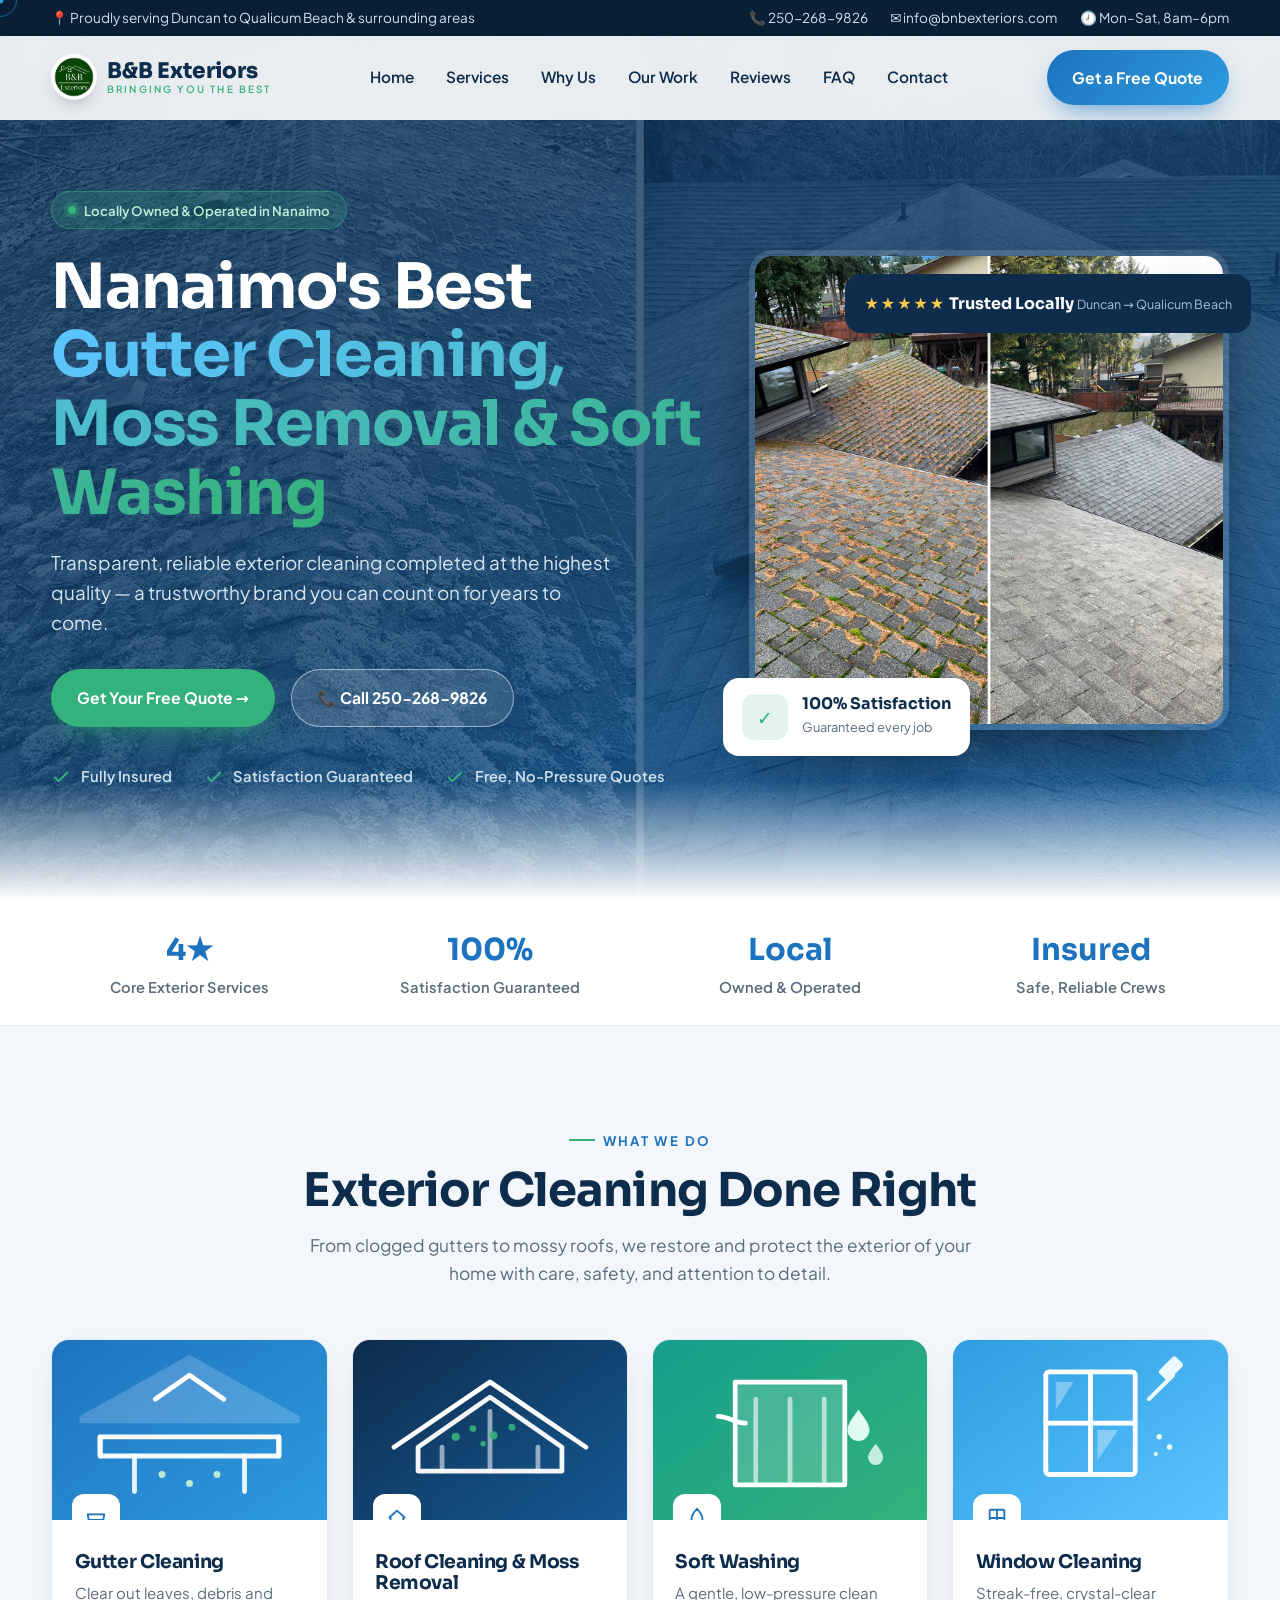
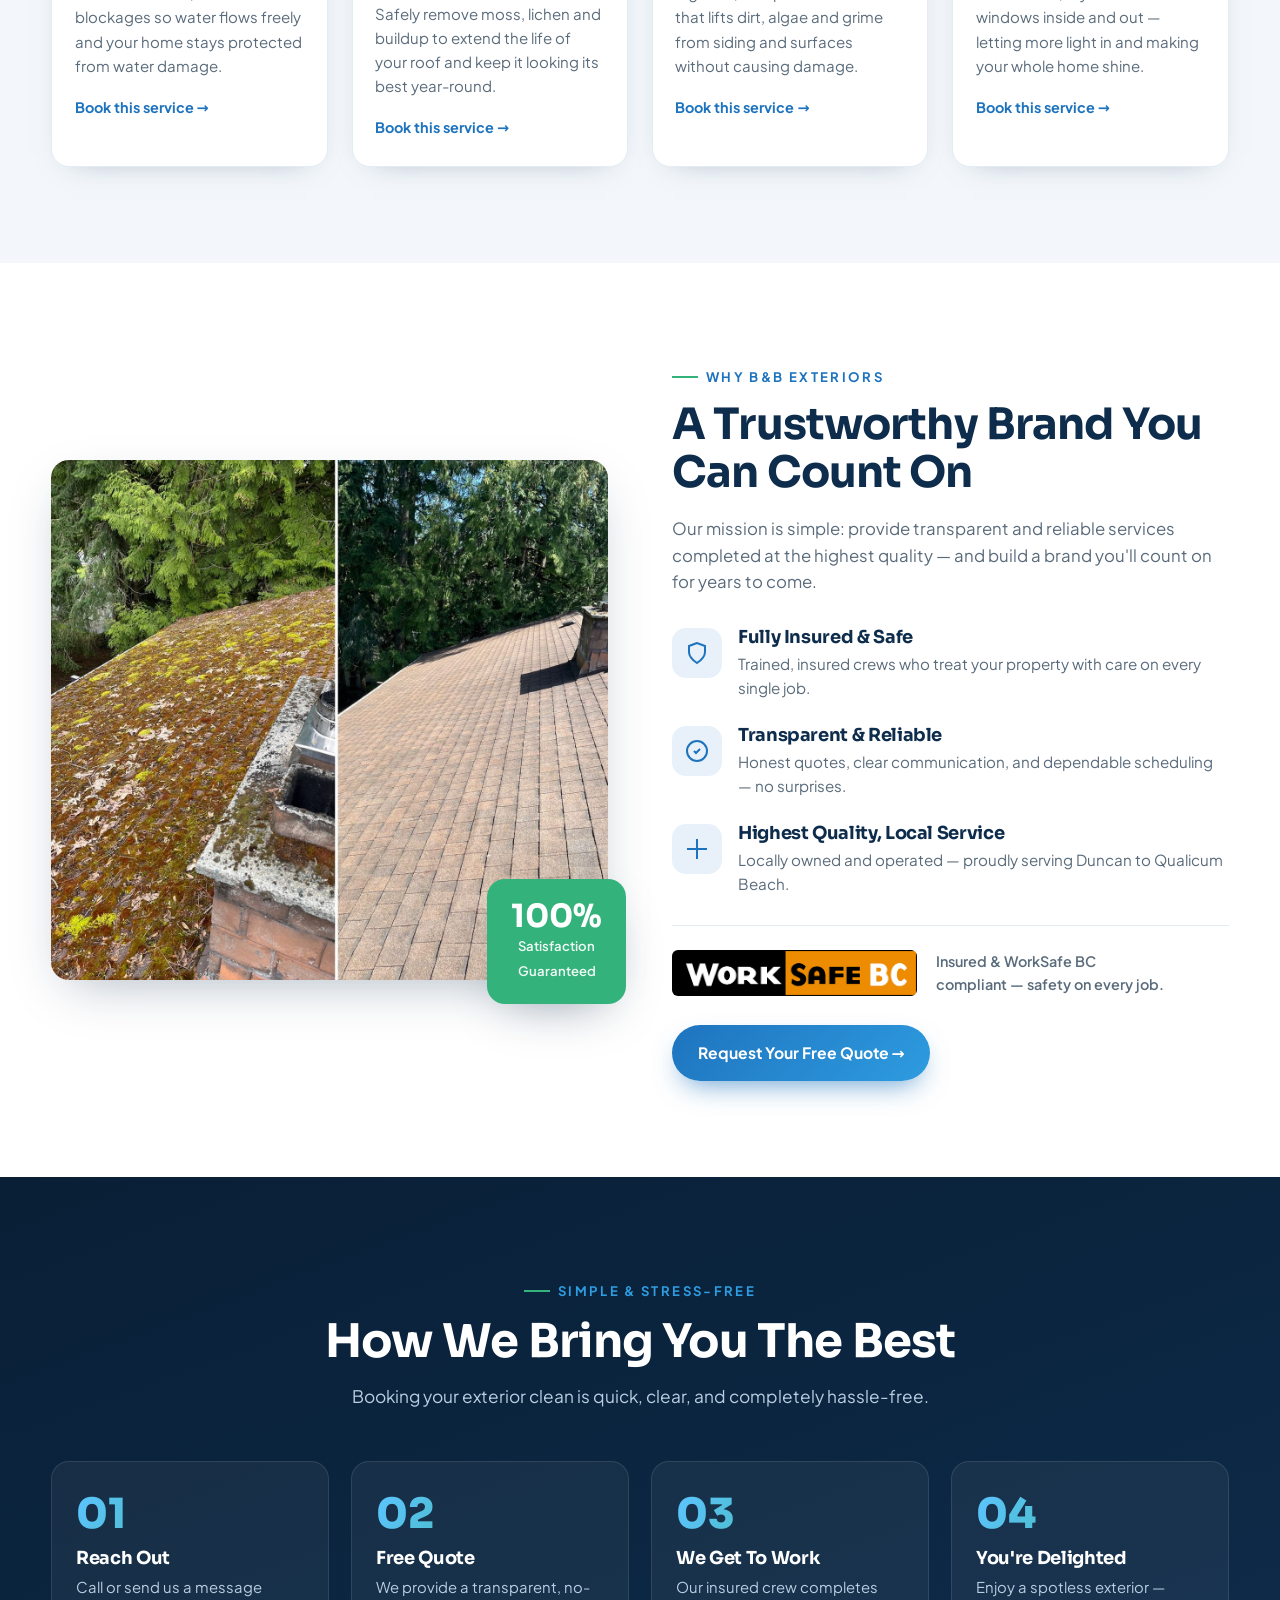
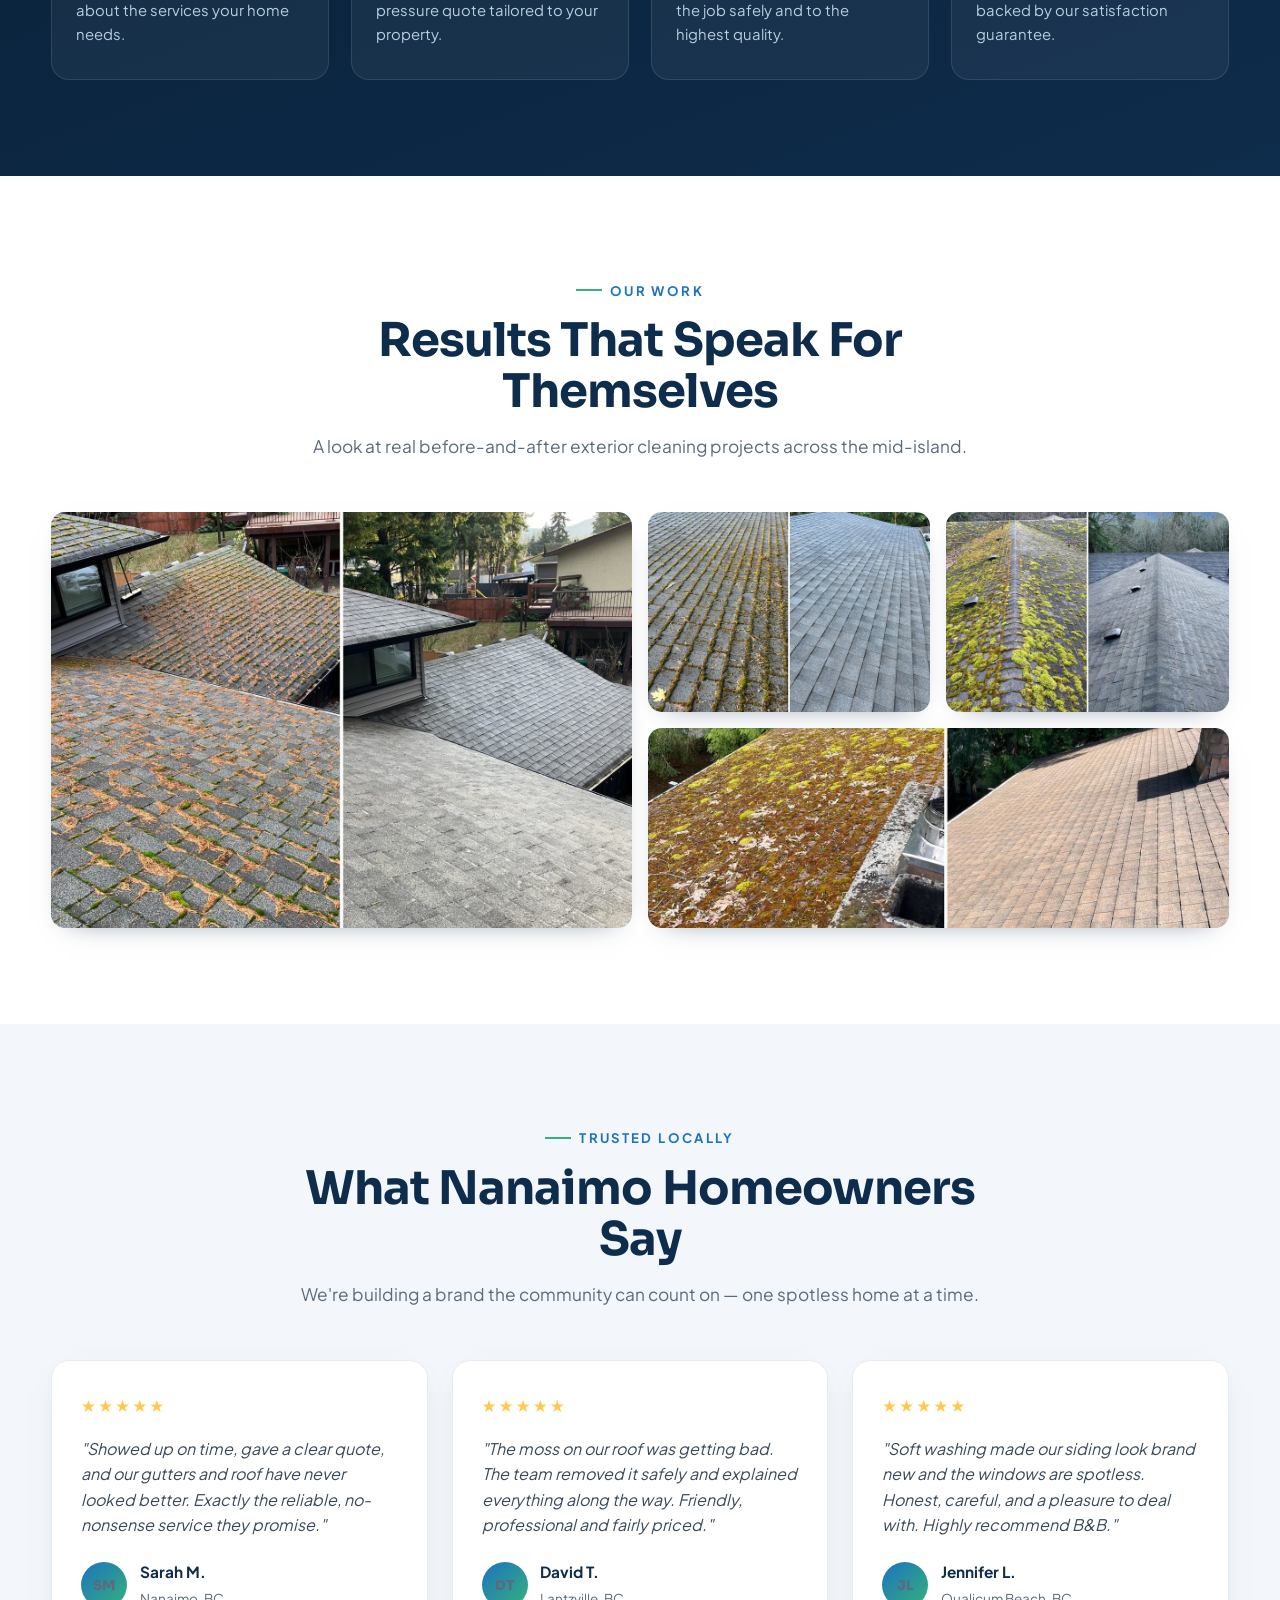
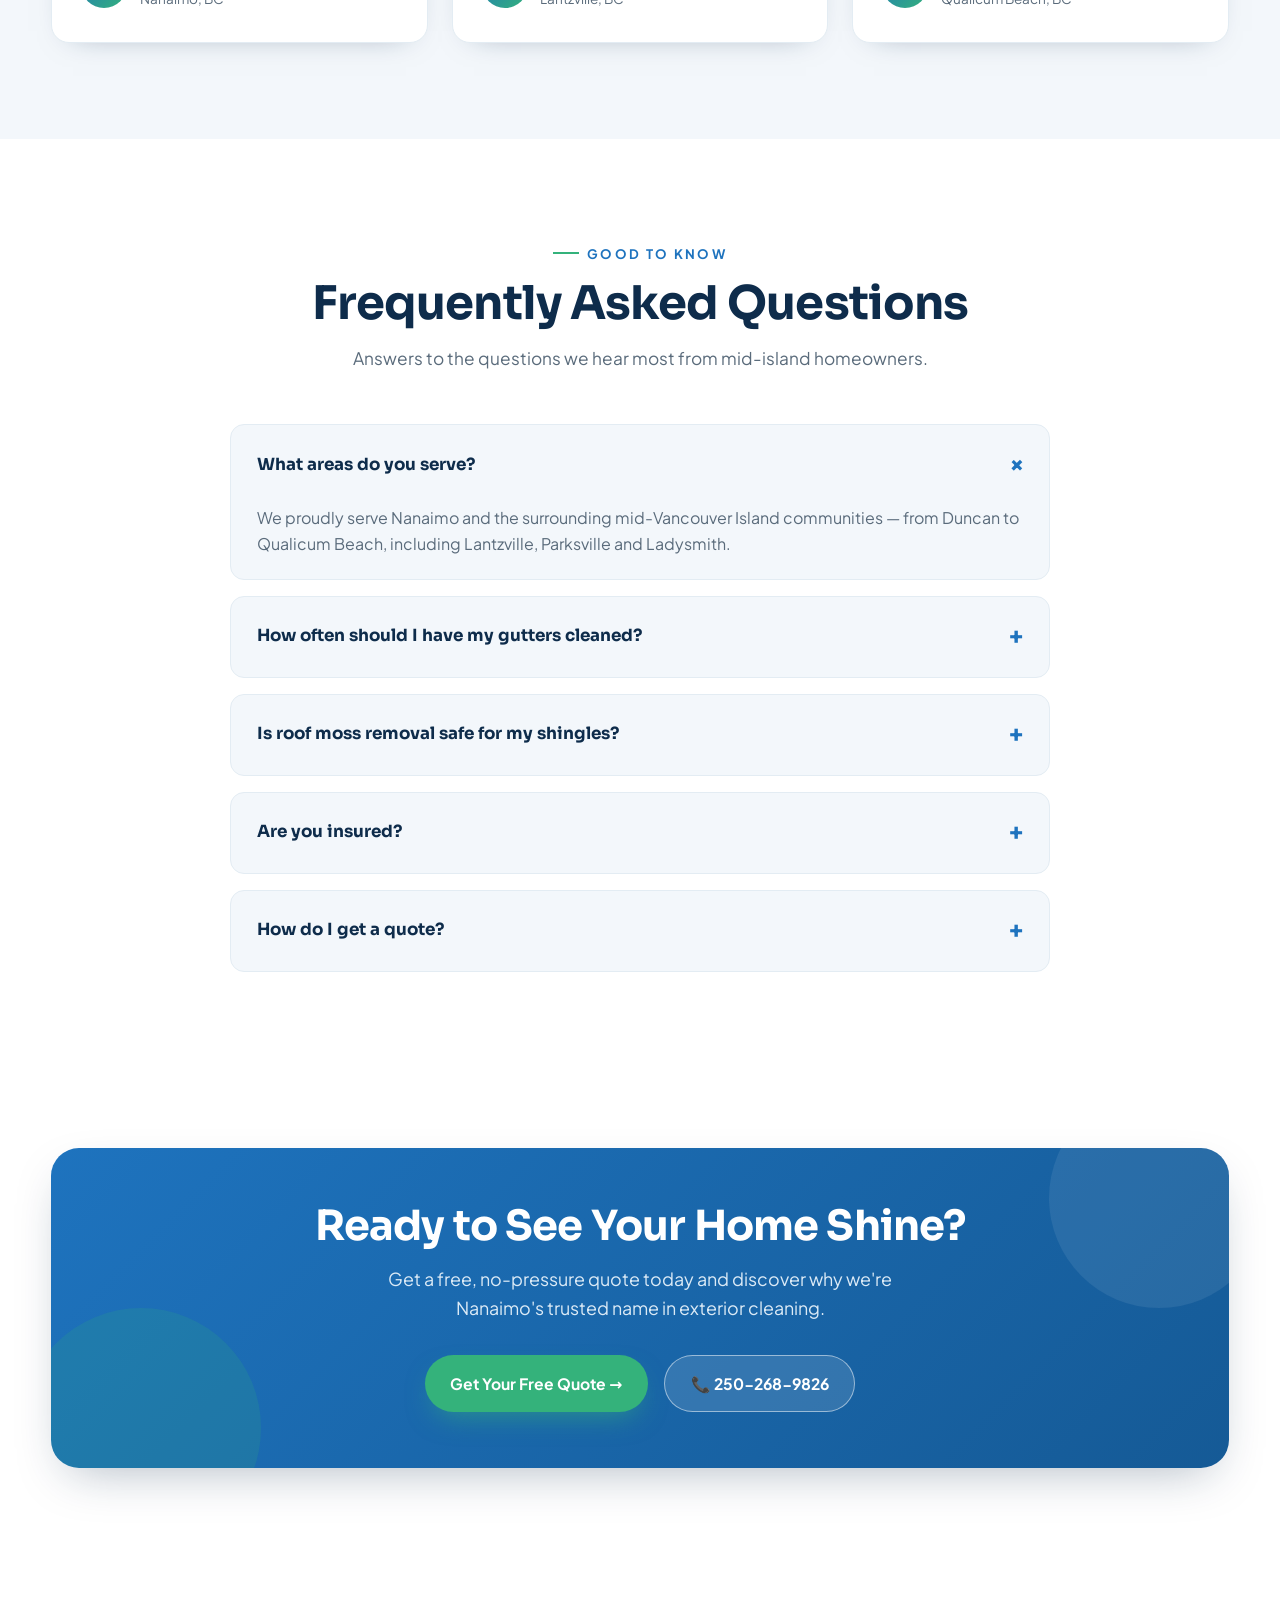
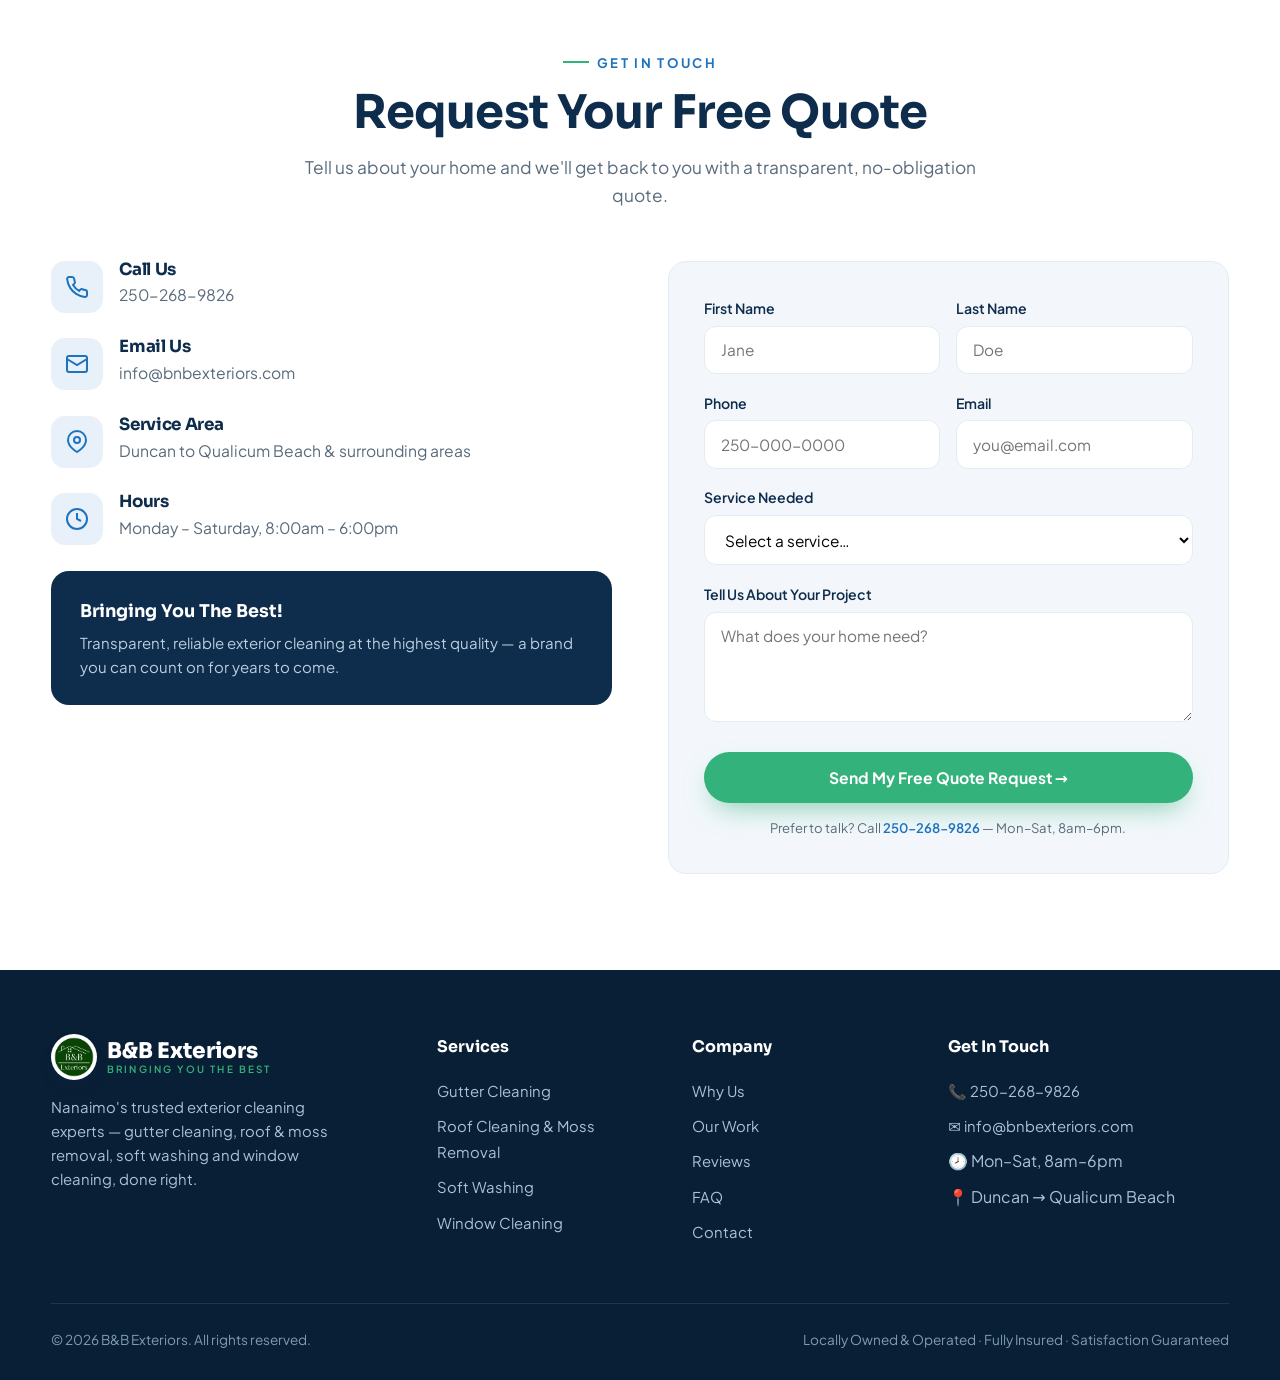
==== commit 37b37e56: "Add index.html" ====
--- a/index.html
+++ b/index.html
@@ -4,26 +4,128 @@
 <meta charset="UTF-8" />
 <meta name="viewport" content="width=device-width, initial-scale=1.0" />
 <title>B&amp;B Exteriors | Nanaimo's Best Gutter Cleaning, Moss Removal &amp; Soft Washing</title>
-<meta name="description" content="Nanaimo's trusted exterior cleaning experts. Gutter cleaning, roof cleaning & moss removal, soft washing and window cleaning from Duncan to Qualicum Beach. Free quotes." />
-
-<!-- Favicons & PWA -->
-<link rel="icon" href="assets/favicon.ico" sizes="any" />
-<link rel="icon" type="image/svg+xml" href="assets/favicon.svg" />
-<link rel="icon" type="image/png" sizes="32x32" href="assets/favicon-32.png" />
-<link rel="icon" type="image/png" sizes="16x16" href="assets/favicon-16.png" />
-<link rel="apple-touch-icon" href="assets/apple-touch-icon.png" />
-<link rel="manifest" href="manifest.webmanifest" />
+<meta name="description" content="Gutter cleaning, roof &amp; moss removal, soft washing &amp; window cleaning in Nanaimo, BC. Fully insured, satisfaction guaranteed. Free quotes — call 250-268-9826." />
+<link rel="canonical" href="https://bnbexteriors.com/" />
+<meta name="robots" content="index, follow, max-image-preview:large, max-snippet:-1" />
 <meta name="theme-color" content="#0E2C4B" />
-
-<!-- Social sharing -->
+<meta name="author" content="B&amp;B Exteriors" />
+<meta name="geo.region" content="CA-BC" />
+<meta name="geo.placename" content="Nanaimo, British Columbia" />
+
+<!-- ===== Open Graph / Social ===== -->
 <meta property="og:type" content="website" />
+<meta property="og:site_name" content="B&amp;B Exteriors" />
 <meta property="og:title" content="B&amp;B Exteriors | Nanaimo's Exterior Cleaning Experts" />
-<meta property="og:description" content="Gutter cleaning, roof &amp; moss removal, soft washing and window cleaning from Duncan to Qualicum Beach. Free, no-pressure quotes." />
-<meta property="og:image" content="assets/moss-roof-1.jpg" />
+<meta property="og:description" content="Gutter cleaning, roof &amp; moss removal, soft washing &amp; window cleaning from Duncan to Qualicum Beach. Fully insured. Free quotes — 250-268-9826." />
+<meta property="og:url" content="https://bnbexteriors.com/" />
+<meta property="og:image" content="https://bnbexteriors.com/assets/og-image.jpg" />
+<meta property="og:image:width" content="1200" />
+<meta property="og:image:height" content="630" />
+<meta property="og:image:alt" content="B&amp;B Exteriors — Exterior Cleaning Experts, Nanaimo BC" />
+<meta property="og:locale" content="en_CA" />
 <meta name="twitter:card" content="summary_large_image" />
-
-<!-- Self-hosted fonts -->
-<link rel="stylesheet" href="assets/fonts/fonts.css" />
+<meta name="twitter:title" content="B&amp;B Exteriors | Nanaimo's Exterior Cleaning Experts" />
+<meta name="twitter:description" content="Gutter cleaning, roof &amp; moss removal, soft washing &amp; window cleaning in Nanaimo, BC. Fully insured. Free quotes — 250-268-9826." />
+<meta name="twitter:image" content="https://bnbexteriors.com/assets/og-image.jpg" />
+
+<!-- ===== Favicon / Touch icons (all local) ===== -->
+<link rel="icon" href="/favicon.ico" sizes="any" />
+<link rel="icon" type="image/png" sizes="32x32" href="/assets/favicon-32.png" />
+<link rel="icon" type="image/png" sizes="16x16" href="/assets/favicon-16.png" />
+<link rel="apple-touch-icon" sizes="180x180" href="/assets/apple-touch-icon.png" />
+<link rel="manifest" href="/site.webmanifest" />
+
+<!-- ===== Self-hosted fonts (no external requests) ===== -->
+<link rel="stylesheet" href="/fonts/fonts.css" />
+
+<!-- =====================================================================
+     GA4 / GTM — NO existing tracking IDs were provided (brand-new site).
+     Add the client's real IDs before go-live, then verify GA4 Realtime.
+     See LOOSE-ENDS.md. Examples below are placeholders and are disabled.
+  -->
+<!-- Google Tag Manager (paste real GTM-XXXXXXX, then verify in Tag Assistant)
+<script>(function(w,d,s,l,i){w[l]=w[l]||[];w[l].push({'gtm.start':
+new Date().getTime(),event:'gtm.js'});var f=d.getElementsByTagName(s)[0],
+j=d.createElement(s),dl=l!='dataLayer'?'&l='+l:'';j.async=true;j.src=
+'https://www.googletagmanager.com/gtm.js?id='+i+dl;f.parentNode.insertBefore(j,f);
+})(window,document,'script','dataLayer','GTM-XXXXXXX');</script>
+-->
+<!-- Google Analytics 4 (paste real G-XXXXXXXXXX)
+<script async src="https://www.googletagmanager.com/gtag/js?id=G-XXXXXXXXXX"></script>
+<script>window.dataLayer=window.dataLayer||[];function gtag(){dataLayer.push(arguments);}
+gtag('js',new Date());gtag('config','G-XXXXXXXXXX');</script>
+-->
+
+<!-- ===== Structured Data (JSON-LD) ===== -->
+<script type="application/ld+json">
+{
+  "@context": "https://schema.org",
+  "@graph": [
+    {
+      "@type": "WebSite",
+      "@id": "https://bnbexteriors.com/#website",
+      "url": "https://bnbexteriors.com/",
+      "name": "B&B Exteriors",
+      "publisher": { "@id": "https://bnbexteriors.com/#business" },
+      "inLanguage": "en-CA"
+    },
+    {
+      "@type": ["HomeAndConstructionBusiness", "LocalBusiness"],
+      "@id": "https://bnbexteriors.com/#business",
+      "name": "B&B Exteriors",
+      "image": "https://bnbexteriors.com/assets/og-image.jpg",
+      "logo": "https://bnbexteriors.com/assets/bnb-exteriors-logo.png",
+      "url": "https://bnbexteriors.com/",
+      "telephone": "+1-250-268-9826",
+      "email": "info@bnbexteriors.com",
+      "slogan": "Bringing You The Best",
+      "description": "Exterior cleaning experts serving Nanaimo and mid-Vancouver Island — gutter cleaning, roof cleaning & moss removal, soft washing and window cleaning.",
+      "priceRange": "$$",
+      "address": {
+        "@type": "PostalAddress",
+        "addressLocality": "Nanaimo",
+        "addressRegion": "BC",
+        "addressCountry": "CA"
+      },
+      "areaServed": [
+        { "@type": "City", "name": "Nanaimo" },
+        { "@type": "City", "name": "Lantzville" },
+        { "@type": "City", "name": "Parksville" },
+        { "@type": "City", "name": "Qualicum Beach" },
+        { "@type": "City", "name": "Duncan" },
+        { "@type": "City", "name": "Ladysmith" }
+      ],
+      "openingHoursSpecification": [{
+        "@type": "OpeningHoursSpecification",
+        "dayOfWeek": ["Monday","Tuesday","Wednesday","Thursday","Friday","Saturday"],
+        "opens": "08:00",
+        "closes": "18:00"
+      }],
+      "hasOfferCatalog": {
+        "@type": "OfferCatalog",
+        "name": "Exterior Cleaning Services",
+        "itemListElement": [
+          { "@type": "Offer", "itemOffered": { "@type": "Service", "name": "Gutter Cleaning", "description": "Clearing leaves, debris and blockages so water flows freely and protects your home." } },
+          { "@type": "Offer", "itemOffered": { "@type": "Service", "name": "Roof Cleaning & Moss Removal", "description": "Safe removal of moss, lichen and buildup to extend roof life." } },
+          { "@type": "Offer", "itemOffered": { "@type": "Service", "name": "Soft Washing", "description": "Gentle low-pressure cleaning of siding and surfaces without damage." } },
+          { "@type": "Offer", "itemOffered": { "@type": "Service", "name": "Window Cleaning", "description": "Streak-free, crystal-clear windows inside and out." } }
+        ]
+      }
+    },
+    {
+      "@type": "FAQPage",
+      "@id": "https://bnbexteriors.com/#faq",
+      "mainEntity": [
+        { "@type": "Question", "name": "What areas do you serve?", "acceptedAnswer": { "@type": "Answer", "text": "We proudly serve Nanaimo and the surrounding mid-Vancouver Island communities — from Duncan to Qualicum Beach, including Lantzville, Parksville and Ladysmith." } },
+        { "@type": "Question", "name": "How often should I have my gutters cleaned?", "acceptedAnswer": { "@type": "Answer", "text": "On Vancouver Island we generally recommend cleaning your gutters at least twice a year — in spring and fall — to keep water flowing and prevent damage. Homes with many overhanging trees may need it more often." } },
+        { "@type": "Question", "name": "Is roof moss removal safe for my shingles?", "acceptedAnswer": { "@type": "Answer", "text": "Yes. We use safe, low-pressure methods to remove moss and lichen without damaging your roof, helping extend its lifespan and keep it looking its best." } },
+        { "@type": "Question", "name": "Are you insured?", "acceptedAnswer": { "@type": "Answer", "text": "Absolutely. B&B Exteriors is fully insured and our crews work safely on every job, giving you complete peace of mind." } },
+        { "@type": "Question", "name": "How do I get a quote?", "acceptedAnswer": { "@type": "Answer", "text": "Getting a free, no-pressure quote is easy — call us at 250-268-9826 or fill out the quote request form on this page and we'll get back to you promptly." } }
+      ]
+    }
+  ]
+}
+</script>
 <style>
   :root{
     --navy:#0E2C4B;
@@ -83,8 +185,10 @@
   .navbar{background:rgba(255,255,255,.9);backdrop-filter:blur(12px);border-bottom:1px solid transparent}
   header.scrolled .navbar{border-bottom:1px solid var(--line);box-shadow:0 8px 30px -20px rgba(14,44,75,.5)}
   .logo{display:flex;align-items:center;gap:.6rem;font-family:'Sora';font-weight:800;font-size:1.35rem;color:var(--navy)}
-  .logo .mark-img{width:46px;height:46px;border-radius:50%;object-fit:cover;background:#0A4405;box-shadow:0 8px 18px -8px rgba(10,68,5,.6);flex-shrink:0}
-  .logo small{display:block;font-family:'Plus Jakarta Sans';font-weight:600;font-size:.62rem;letter-spacing:.22em;color:var(--green);text-transform:uppercase;margin-top:1px}
+  .logo .mark{width:46px;height:46px;border-radius:50%;overflow:hidden;background:#fff;display:grid;place-items:center;box-shadow:0 8px 18px -8px rgba(14,44,75,.4);flex-shrink:0}
+  .logo .mark img{width:100%;height:100%;object-fit:cover}
+  .logo .wm{display:flex;flex-direction:column;line-height:1}
+  .logo small{display:block;font-family:'Plus Jakarta Sans';font-weight:600;font-size:.62rem;letter-spacing:.22em;color:var(--green);text-transform:uppercase;margin-top:3px}
   .nav-links{display:flex;align-items:center;gap:2rem;list-style:none}
   .nav-links a{font-weight:600;font-size:.96rem;color:var(--navy);position:relative;padding:.2rem 0}
   .nav-links a::after{content:"";position:absolute;left:0;bottom:-3px;width:0;height:2px;background:var(--blue-bright);transition:width .25s ease}
@@ -95,7 +199,7 @@
 
   /* ---------- hero ---------- */
   .hero{min-height:100vh;display:flex;align-items:center;padding:170px 0 90px;position:relative;overflow:hidden;background:linear-gradient(160deg,#0E2C4B 0%,#123D63 55%,#1E73BE 130%)}
-  .hero::before{content:"";position:absolute;inset:0;background:url('assets/moss-roof-3.jpg') center/cover;opacity:.20;mix-blend-mode:luminosity}
+  .hero::before{content:"";position:absolute;inset:0;background:url('/assets/roof-cleaning-results-nanaimo.jpg') center/cover;opacity:.20;mix-blend-mode:luminosity}
   .hero::after{content:"";position:absolute;bottom:-1px;left:0;width:100%;height:120px;background:linear-gradient(to top,#fff,transparent)}
   .hero .wrap{position:relative;z-index:3;display:grid;grid-template-columns:1.15fr .85fr;gap:3rem;align-items:center}
   .hero-badge{display:inline-flex;align-items:center;gap:.5rem;background:rgba(52,178,123,.18);border:1px solid rgba(52,178,123,.5);color:#bff0d8;padding:.45rem 1rem;border-radius:50px;font-size:.82rem;font-weight:600;margin-bottom:1.5rem}
@@ -144,7 +248,6 @@
   .svc .ph{height:180px;overflow:hidden;position:relative}
   .svc .ph img{width:100%;height:100%;object-fit:cover;transition:transform .6s ease}
   .svc:hover .ph img{transform:scale(1.08)}
-  .svc .ph::after{content:"";position:absolute;inset:0;background:linear-gradient(to top,rgba(14,44,75,.45),transparent 55%)}
   .svc .ic{position:absolute;bottom:-22px;left:20px;width:48px;height:48px;border-radius:12px;background:#fff;display:grid;place-items:center;box-shadow:var(--shadow);z-index:2;color:var(--blue)}
   .svc .bd{padding:2rem 1.4rem 1.6rem}
   .svc h3{font-size:1.18rem;margin-bottom:.55rem}
@@ -163,9 +266,9 @@
   .feat .fic{flex-shrink:0;width:50px;height:50px;border-radius:14px;background:rgba(30,115,190,.1);color:var(--blue);display:grid;place-items:center}
   .feat h4{font-size:1.12rem;margin-bottom:.25rem}
   .feat p{color:var(--slate);font-size:.95rem}
-  .cred{display:inline-flex;align-items:center;gap:.85rem;margin-top:1.8rem;background:#fff;border:1px solid var(--line);border-radius:14px;padding:.7rem 1.05rem;box-shadow:0 10px 30px -22px rgba(14,44,75,.5)}
-  .cred img{height:34px;width:auto;border-radius:6px;display:block}
-  .cred span{font-size:.86rem;font-weight:600;color:var(--slate)}
+  .trust-badges{display:flex;align-items:center;gap:1.2rem;flex-wrap:wrap;margin:1.8rem 0 .4rem;padding-top:1.5rem;border-top:1px solid var(--line)}
+  .trust-badges img{height:46px;width:auto;border-radius:6px}
+  .trust-badges span{color:var(--slate);font-size:.9rem;font-weight:600;max-width:230px}
 
   /* ---------- process ---------- */
   .process{background:linear-gradient(160deg,var(--navy-deep),var(--navy));color:#fff}
@@ -180,11 +283,11 @@
 
   /* ---------- gallery ---------- */
   .gal-grid{display:grid;grid-template-columns:repeat(4,1fr);grid-auto-rows:200px;gap:1rem}
-  .gal-grid a{position:relative;overflow:hidden;border-radius:14px;box-shadow:0 10px 26px -18px rgba(14,44,75,.6)}
+  .gal-grid figure{position:relative;overflow:hidden;border-radius:14px;box-shadow:0 10px 26px -18px rgba(14,44,75,.6);margin:0}
   .gal-grid img{width:100%;height:100%;object-fit:cover;transition:transform .6s ease}
-  .gal-grid a:hover img{transform:scale(1.1)}
-  .gal-grid a::after{content:"";position:absolute;inset:0;background:linear-gradient(to top,rgba(14,44,75,.5),transparent 60%);opacity:0;transition:.3s}
-  .gal-grid a:hover::after{opacity:1}
+  .gal-grid figure:hover img{transform:scale(1.08)}
+  .gal-grid figure::after{content:attr(data-cap);position:absolute;left:0;right:0;bottom:0;padding:1.4rem 1rem .9rem;color:#fff;font-size:.85rem;font-weight:600;background:linear-gradient(to top,rgba(14,44,75,.78),transparent);opacity:0;transition:.3s}
+  .gal-grid figure:hover::after{opacity:1}
   .gal-grid .big{grid-column:span 2;grid-row:span 2}
   .gal-grid .wide{grid-column:span 2}
 
@@ -199,6 +302,16 @@
   .t-card .av{width:46px;height:46px;border-radius:50%;background:linear-gradient(135deg,var(--blue),var(--green));color:#fff;display:grid;place-items:center;font-weight:800;font-family:'Sora'}
   .t-card .who b{display:block;color:var(--navy);font-size:.96rem}
   .t-card .who span{color:var(--slate);font-size:.85rem}
+
+  /* ---------- FAQ ---------- */
+  .faq{background:#fff}
+  .faq-grid{max-width:820px;margin:0 auto;display:flex;flex-direction:column;gap:1rem}
+  .faq-item{border:1px solid var(--line);border-radius:14px;background:var(--mist);overflow:hidden}
+  .faq-item summary{list-style:none;cursor:pointer;padding:1.3rem 1.6rem;font-family:'Sora';font-weight:700;color:var(--navy);font-size:1.05rem;display:flex;justify-content:space-between;align-items:center;gap:1rem}
+  .faq-item summary::-webkit-details-marker{display:none}
+  .faq-item summary::after{content:"+";font-size:1.5rem;color:var(--blue);transition:transform .25s}
+  .faq-item[open] summary::after{transform:rotate(45deg)}
+  .faq-item p{padding:0 1.6rem 1.4rem;color:var(--slate);font-size:1rem}
 
   /* ---------- CTA band ---------- */
   .cta-band{padding:5rem 0}
@@ -223,7 +336,9 @@
   .fg input:focus,.fg select:focus,.fg textarea:focus{outline:none;border-color:var(--blue);box-shadow:0 0 0 3px rgba(30,115,190,.12)}
   .fg textarea{resize:vertical;min-height:110px}
   .frow{display:grid;grid-template-columns:1fr 1fr;gap:1rem}
+  .hp{position:absolute;left:-9999px;top:-9999px;width:1px;height:1px;overflow:hidden}
   form .btn{width:100%;justify-content:center;margin-top:.4rem}
+  .form-note{font-size:.82rem;color:var(--slate);text-align:center;margin-top:.9rem}
 
   /* ---------- footer ---------- */
   footer{background:var(--navy-deep);color:#aac2d6;padding:4rem 0 1.8rem}
@@ -280,7 +395,7 @@
     <div class="wrap">
       <div class="tb-l">📍 Proudly serving Duncan to Qualicum Beach &amp; surrounding areas</div>
       <div class="tb-r">
-        <a href="tel:2502689826">📞 250-268-9826</a>
+        <a href="tel:+12502689826">📞 250-268-9826</a>
         <a href="mailto:info@bnbexteriors.com">✉️ info@bnbexteriors.com</a>
         <span>🕗 Mon–Sat, 8am–6pm</span>
       </div>
@@ -288,9 +403,9 @@
   </div>
   <div class="navbar">
     <nav class="wrap">
-      <a href="#home" class="logo">
-        <img class="mark-img" src="assets/logo.png" alt="B&amp;B Exteriors logo" width="46" height="46" />
-        <span>B&amp;B Exteriors<small>Bringing You The Best</small></span>
+      <a href="#home" class="logo" aria-label="B&amp;B Exteriors home">
+        <span class="mark"><img src="/assets/bnb-exteriors-logo.png" alt="B&amp;B Exteriors logo" width="46" height="46" /></span>
+        <span class="wm">B&amp;B Exteriors<small>Bringing You The Best</small></span>
       </a>
       <ul class="nav-links" id="navlinks">
         <li><a href="#home">Home</a></li>
@@ -298,11 +413,12 @@
         <li><a href="#why">Why Us</a></li>
         <li><a href="#gallery">Our Work</a></li>
         <li><a href="#reviews">Reviews</a></li>
+        <li><a href="#faq">FAQ</a></li>
         <li><a href="#contact">Contact</a></li>
       </ul>
       <div class="nav-cta">
         <a href="#contact" class="btn btn-primary">Get a Free Quote</a>
-        <button class="menu-btn" id="menuBtn" aria-label="Menu"><span></span><span></span><span></span></button>
+        <button class="menu-btn" id="menuBtn" aria-label="Toggle menu"><span></span><span></span><span></span></button>
       </div>
     </nav>
   </div>
@@ -317,16 +433,16 @@
       <p class="lead">Transparent, reliable exterior cleaning completed at the highest quality — a trustworthy brand you can count on for years to come.</p>
       <div class="hero-cta">
         <a href="#contact" class="btn btn-green">Get Your Free Quote →</a>
-        <a href="tel:2502689826" class="btn btn-ghost">📞 Call 250-268-9826</a>
+        <a href="tel:+12502689826" class="btn btn-ghost">📞 Call 250-268-9826</a>
       </div>
       <div class="hero-trust">
-        <div class="it"><svg width="20" height="20" viewBox="0 0 24 24" fill="none" stroke="currentColor" stroke-width="2.4"><path d="M20 6 9 17l-5-5"/></svg> Fully Insured</div>
-        <div class="it"><svg width="20" height="20" viewBox="0 0 24 24" fill="none" stroke="currentColor" stroke-width="2.4"><path d="M20 6 9 17l-5-5"/></svg> Satisfaction Guaranteed</div>
-        <div class="it"><svg width="20" height="20" viewBox="0 0 24 24" fill="none" stroke="currentColor" stroke-width="2.4"><path d="M20 6 9 17l-5-5"/></svg> Free, No-Pressure Quotes</div>
+        <div class="it"><svg width="20" height="20" viewBox="0 0 24 24" fill="none" stroke="currentColor" stroke-width="2.4" aria-hidden="true"><path d="M20 6 9 17l-5-5"/></svg> Fully Insured</div>
+        <div class="it"><svg width="20" height="20" viewBox="0 0 24 24" fill="none" stroke="currentColor" stroke-width="2.4" aria-hidden="true"><path d="M20 6 9 17l-5-5"/></svg> Satisfaction Guaranteed</div>
+        <div class="it"><svg width="20" height="20" viewBox="0 0 24 24" fill="none" stroke="currentColor" stroke-width="2.4" aria-hidden="true"><path d="M20 6 9 17l-5-5"/></svg> Free, No-Pressure Quotes</div>
       </div>
     </div>
     <div class="hero-card reveal">
-      <img src="assets/moss-roof-1.jpg" alt="Before and after roof moss removal by B&amp;B Exteriors in Nanaimo" />
+      <img src="/assets/roof-cleaning-before-after-nanaimo.jpg" alt="Before and after roof cleaning and moss removal on a Nanaimo home by B&amp;B Exteriors" width="600" height="480" fetchpriority="high" />
       <div class="hero-float f1">
         <span class="ic">✓</span>
         <span class="tx"><b>100% Satisfaction</b><span>Guaranteed every job</span></span>
@@ -362,8 +478,8 @@
     </div>
     <div class="svc-grid">
       <div class="svc reveal">
-        <div class="ph"><img src="assets/svc-gutter.svg" alt="Gutter cleaning service" />
-          <span class="ic"><svg width="22" height="22" viewBox="0 0 24 24" fill="none" stroke="currentColor" stroke-width="2"><path d="M3 8h18l-1 6H4z"/><path d="M7 14v5M17 14v5"/></svg></span>
+        <div class="ph"><img src="/assets/svc-gutter.svg" alt="Gutter cleaning service in Nanaimo" loading="lazy" width="400" height="280" />
+          <span class="ic"><svg width="22" height="22" viewBox="0 0 24 24" fill="none" stroke="currentColor" stroke-width="2" aria-hidden="true"><path d="M3 8h18l-1 6H4z"/><path d="M7 14v5M17 14v5"/></svg></span>
         </div>
         <div class="bd">
           <h3>Gutter Cleaning</h3>
@@ -372,8 +488,8 @@
         </div>
       </div>
       <div class="svc reveal">
-        <div class="ph"><img src="assets/moss-roof-4.jpg" alt="Roof cleaning and moss removal before and after" />
-          <span class="ic"><svg width="22" height="22" viewBox="0 0 24 24" fill="none" stroke="currentColor" stroke-width="2"><path d="M3 12 12 4l9 8"/><path d="M5 11v8h14v-8"/></svg></span>
+        <div class="ph"><img src="/assets/svc-roof.svg" alt="Roof cleaning and moss removal service in Nanaimo" loading="lazy" width="400" height="280" />
+          <span class="ic"><svg width="22" height="22" viewBox="0 0 24 24" fill="none" stroke="currentColor" stroke-width="2" aria-hidden="true"><path d="M3 12 12 4l9 8"/><path d="M5 11v8h14v-8"/></svg></span>
         </div>
         <div class="bd">
           <h3>Roof Cleaning &amp; Moss Removal</h3>
@@ -382,8 +498,8 @@
         </div>
       </div>
       <div class="svc reveal">
-        <div class="ph"><img src="assets/svc-softwash.svg" alt="Soft washing service" />
-          <span class="ic"><svg width="22" height="22" viewBox="0 0 24 24" fill="none" stroke="currentColor" stroke-width="2"><path d="M12 2s6 6 6 11a6 6 0 0 1-12 0c0-5 6-11 6-11Z"/></svg></span>
+        <div class="ph"><img src="/assets/svc-softwash.svg" alt="Soft washing service for siding in Nanaimo" loading="lazy" width="400" height="280" />
+          <span class="ic"><svg width="22" height="22" viewBox="0 0 24 24" fill="none" stroke="currentColor" stroke-width="2" aria-hidden="true"><path d="M12 2s6 6 6 11a6 6 0 0 1-12 0c0-5 6-11 6-11Z"/></svg></span>
         </div>
         <div class="bd">
           <h3>Soft Washing</h3>
@@ -392,8 +508,8 @@
         </div>
       </div>
       <div class="svc reveal">
-        <div class="ph"><img src="assets/svc-window.svg" alt="Window cleaning service" />
-          <span class="ic"><svg width="22" height="22" viewBox="0 0 24 24" fill="none" stroke="currentColor" stroke-width="2"><rect x="4" y="3" width="16" height="18" rx="1"/><path d="M4 12h16M12 3v18"/></svg></span>
+        <div class="ph"><img src="/assets/svc-window.svg" alt="Window cleaning service in Nanaimo" loading="lazy" width="400" height="280" />
+          <span class="ic"><svg width="22" height="22" viewBox="0 0 24 24" fill="none" stroke="currentColor" stroke-width="2" aria-hidden="true"><rect x="4" y="3" width="16" height="18" rx="1"/><path d="M4 12h16M12 3v18"/></svg></span>
         </div>
         <div class="bd">
           <h3>Window Cleaning</h3>
@@ -409,7 +525,7 @@
 <section class="why pad" id="why">
   <div class="wrap">
     <div class="why-imgs reveal">
-      <img src="assets/moss-roof-2.jpg" alt="B&amp;B Exteriors roof restoration before and after" />
+      <img src="/assets/moss-removal-before-after-nanaimo.jpg" alt="B&amp;B Exteriors moss removal before and after results on a roof near Nanaimo" loading="lazy" width="600" height="520" />
       <div class="badge2"><b>100%</b><span>Satisfaction<br>Guaranteed</span></div>
     </div>
     <div class="reveal">
@@ -417,19 +533,22 @@
       <h2 style="font-size:clamp(1.9rem,3.8vw,2.7rem);margin-bottom:1.2rem;">A Trustworthy Brand You Can Count On</h2>
       <p style="color:var(--slate);margin-bottom:2rem;font-size:1.05rem;">Our mission is simple: provide transparent and reliable services completed at the highest quality — and build a brand you'll count on for years to come.</p>
       <div class="feat">
-        <div class="fic"><svg width="24" height="24" viewBox="0 0 24 24" fill="none" stroke="currentColor" stroke-width="2"><path d="M12 2 4 5v6c0 5 3.5 8 8 11 4.5-3 8-6 8-11V5z"/></svg></div>
+        <div class="fic"><svg width="24" height="24" viewBox="0 0 24 24" fill="none" stroke="currentColor" stroke-width="2" aria-hidden="true"><path d="M12 2 4 5v6c0 5 3.5 8 8 11 4.5-3 8-6 8-11V5z"/></svg></div>
         <div><h4>Fully Insured &amp; Safe</h4><p>Trained, insured crews who treat your property with care on every single job.</p></div>
       </div>
       <div class="feat">
-        <div class="fic"><svg width="24" height="24" viewBox="0 0 24 24" fill="none" stroke="currentColor" stroke-width="2"><circle cx="12" cy="12" r="10"/><path d="m9 12 2 2 4-4"/></svg></div>
+        <div class="fic"><svg width="24" height="24" viewBox="0 0 24 24" fill="none" stroke="currentColor" stroke-width="2" aria-hidden="true"><circle cx="12" cy="12" r="10"/><path d="m9 12 2 2 4-4"/></svg></div>
         <div><h4>Transparent &amp; Reliable</h4><p>Honest quotes, clear communication, and dependable scheduling — no surprises.</p></div>
       </div>
       <div class="feat">
-        <div class="fic"><svg width="24" height="24" viewBox="0 0 24 24" fill="none" stroke="currentColor" stroke-width="2"><path d="M12 2v20M2 12h20"/></svg></div>
+        <div class="fic"><svg width="24" height="24" viewBox="0 0 24 24" fill="none" stroke="currentColor" stroke-width="2" aria-hidden="true"><path d="M12 2v20M2 12h20"/></svg></div>
         <div><h4>Highest Quality, Local Service</h4><p>Locally owned and operated — proudly serving Duncan to Qualicum Beach.</p></div>
       </div>
-      <div class="cred"><img src="assets/worksafebc.png" alt="WorkSafeBC registered" /><span>WorkSafeBC registered &amp; fully insured</span></div>
-      <div><a href="#contact" class="btn btn-primary" style="margin-top:1.4rem;">Request Your Free Quote →</a></div>
+      <div class="trust-badges">
+        <img src="/assets/worksafebc-insured.png" alt="WorkSafe BC — B&amp;B Exteriors works safely and compliantly" width="160" height="30" loading="lazy" />
+        <span>Insured &amp; WorkSafe BC compliant — safety on every job.</span>
+      </div>
+      <a href="#contact" class="btn btn-primary" style="margin-top:1.4rem;">Request Your Free Quote →</a>
     </div>
   </div>
 </section>
@@ -457,13 +576,13 @@
     <div class="sec-head reveal">
       <span class="eyebrow">Our Work</span>
       <h2>Results That Speak For Themselves</h2>
-      <p>Real before-and-after roof and moss removal projects from across the mid-island.</p>
+      <p>A look at real before-and-after exterior cleaning projects across the mid-island.</p>
     </div>
     <div class="gal-grid">
-      <a href="#contact" class="big"><img src="assets/moss-roof-1.jpg" alt="Roof moss removal before and after project" /></a>
-      <a href="#contact"><img src="assets/moss-roof-2.jpg" alt="Roof restoration before and after project" /></a>
-      <a href="#contact"><img src="assets/moss-roof-3.jpg" alt="Moss removal before and after project" /></a>
-      <a href="#contact" class="wide"><img src="assets/moss-roof-4.jpg" alt="Roof cleaning before and after project" /></a>
+      <figure class="big reveal" data-cap="Heavy roof moss removed — before &amp; after"><img src="/assets/roof-cleaning-before-after-nanaimo.jpg" alt="Before and after roof cleaning removing moss on a Nanaimo home" loading="lazy" width="600" height="400" /></figure>
+      <figure class="reveal" data-cap="Roof moss removal"><img src="/assets/roof-moss-removal-nanaimo.jpg" alt="Roof moss removal before and after on Vancouver Island" loading="lazy" width="300" height="200" /></figure>
+      <figure class="reveal" data-cap="Restored shingles"><img src="/assets/roof-cleaning-results-nanaimo.jpg" alt="Clean restored roof shingles after moss removal in Nanaimo" loading="lazy" width="300" height="200" /></figure>
+      <figure class="wide reveal" data-cap="Moss &amp; debris cleared from a mid-island roof"><img src="/assets/moss-removal-before-after-nanaimo.jpg" alt="Roof and chimney moss removal before and after near Qualicum Beach" loading="lazy" width="600" height="200" /></figure>
     </div>
   </div>
 </section>
@@ -478,20 +597,53 @@
     </div>
     <div class="t-grid">
       <div class="t-card reveal">
-        <div class="stars">★★★★★</div>
+        <div class="stars" aria-label="5 out of 5 stars">★★★★★</div>
         <p>"Showed up on time, gave a clear quote, and our gutters and roof have never looked better. Exactly the reliable, no-nonsense service they promise."</p>
         <div class="who"><span class="av">SM</span><div><b>Sarah M.</b><span>Nanaimo, BC</span></div></div>
       </div>
       <div class="t-card reveal">
-        <div class="stars">★★★★★</div>
+        <div class="stars" aria-label="5 out of 5 stars">★★★★★</div>
         <p>"The moss on our roof was getting bad. The team removed it safely and explained everything along the way. Friendly, professional and fairly priced."</p>
         <div class="who"><span class="av">DT</span><div><b>David T.</b><span>Lantzville, BC</span></div></div>
       </div>
       <div class="t-card reveal">
-        <div class="stars">★★★★★</div>
+        <div class="stars" aria-label="5 out of 5 stars">★★★★★</div>
         <p>"Soft washing made our siding look brand new and the windows are spotless. Honest, careful, and a pleasure to deal with. Highly recommend B&amp;B."</p>
         <div class="who"><span class="av">JL</span><div><b>Jennifer L.</b><span>Qualicum Beach, BC</span></div></div>
       </div>
+    </div>
+  </div>
+</section>
+
+<!-- ===== FAQ ===== -->
+<section class="faq pad" id="faq">
+  <div class="wrap">
+    <div class="sec-head reveal">
+      <span class="eyebrow">Good To Know</span>
+      <h2>Frequently Asked Questions</h2>
+      <p>Answers to the questions we hear most from mid-island homeowners.</p>
+    </div>
+    <div class="faq-grid">
+      <details class="faq-item reveal" open>
+        <summary>What areas do you serve?</summary>
+        <p>We proudly serve Nanaimo and the surrounding mid-Vancouver Island communities — from Duncan to Qualicum Beach, including Lantzville, Parksville and Ladysmith.</p>
+      </details>
+      <details class="faq-item reveal">
+        <summary>How often should I have my gutters cleaned?</summary>
+        <p>On Vancouver Island we generally recommend cleaning your gutters at least twice a year — in spring and fall — to keep water flowing and prevent damage. Homes with many overhanging trees may need it more often.</p>
+      </details>
+      <details class="faq-item reveal">
+        <summary>Is roof moss removal safe for my shingles?</summary>
+        <p>Yes. We use safe, low-pressure methods to remove moss and lichen without damaging your roof, helping extend its lifespan and keep it looking its best.</p>
+      </details>
+      <details class="faq-item reveal">
+        <summary>Are you insured?</summary>
+        <p>Absolutely. B&amp;B Exteriors is fully insured and our crews work safely on every job, giving you complete peace of mind.</p>
+      </details>
+      <details class="faq-item reveal">
+        <summary>How do I get a quote?</summary>
+        <p>Getting a free, no-pressure quote is easy — call us at <a href="tel:+12502689826" style="color:var(--blue);font-weight:600">250-268-9826</a> or fill out the quote request form on this page and we'll get back to you promptly.</p>
+      </details>
     </div>
   </div>
 </section>
@@ -504,7 +656,7 @@
       <p>Get a free, no-pressure quote today and discover why we're Nanaimo's trusted name in exterior cleaning.</p>
       <div class="hero-cta">
         <a href="#contact" class="btn btn-green">Get Your Free Quote →</a>
-        <a href="tel:2502689826" class="btn btn-ghost">📞 250-268-9826</a>
+        <a href="tel:+12502689826" class="btn btn-ghost">📞 250-268-9826</a>
       </div>
     </div>
   </div>
@@ -518,24 +670,23 @@
       <h2>Request Your Free Quote</h2>
       <p>Tell us about your home and we'll get back to you with a transparent, no-obligation quote.</p>
     </div>
-    <div class="wrap" style="width:100%;padding:0">
     <div class="contact">
       <div class="wrap" style="width:100%;padding:0;display:grid;grid-template-columns:1fr 1fr;gap:3.5rem;align-items:start">
       <div class="contact-info reveal">
         <div class="c-row">
-          <div class="cic"><svg width="24" height="24" viewBox="0 0 24 24" fill="none" stroke="currentColor" stroke-width="2"><path d="M22 16.92v3a2 2 0 0 1-2.18 2 19.79 19.79 0 0 1-8.63-3.07 19.5 19.5 0 0 1-6-6 19.79 19.79 0 0 1-3.07-8.67A2 2 0 0 1 4.11 2h3a2 2 0 0 1 2 1.72c.13.96.36 1.9.7 2.81a2 2 0 0 1-.45 2.11L8.09 9.91a16 16 0 0 0 6 6l1.27-1.27a2 2 0 0 1 2.11-.45c.91.34 1.85.57 2.81.7A2 2 0 0 1 22 16.92Z"/></svg></div>
-          <div><h4>Call Us</h4><a href="tel:2502689826">250-268-9826</a></div>
+          <div class="cic"><svg width="24" height="24" viewBox="0 0 24 24" fill="none" stroke="currentColor" stroke-width="2" aria-hidden="true"><path d="M22 16.92v3a2 2 0 0 1-2.18 2 19.79 19.79 0 0 1-8.63-3.07 19.5 19.5 0 0 1-6-6 19.79 19.79 0 0 1-3.07-8.67A2 2 0 0 1 4.11 2h3a2 2 0 0 1 2 1.72c.13.96.36 1.9.7 2.81a2 2 0 0 1-.45 2.11L8.09 9.91a16 16 0 0 0 6 6l1.27-1.27a2 2 0 0 1 2.11-.45c.91.34 1.85.57 2.81.7A2 2 0 0 1 22 16.92Z"/></svg></div>
+          <div><h4>Call Us</h4><a href="tel:+12502689826">250-268-9826</a></div>
         </div>
         <div class="c-row">
-          <div class="cic"><svg width="24" height="24" viewBox="0 0 24 24" fill="none" stroke="currentColor" stroke-width="2"><rect x="2" y="4" width="20" height="16" rx="2"/><path d="m2 7 10 6 10-6"/></svg></div>
+          <div class="cic"><svg width="24" height="24" viewBox="0 0 24 24" fill="none" stroke="currentColor" stroke-width="2" aria-hidden="true"><rect x="2" y="4" width="20" height="16" rx="2"/><path d="m2 7 10 6 10-6"/></svg></div>
           <div><h4>Email Us</h4><a href="mailto:info@bnbexteriors.com">info@bnbexteriors.com</a></div>
         </div>
         <div class="c-row">
-          <div class="cic"><svg width="24" height="24" viewBox="0 0 24 24" fill="none" stroke="currentColor" stroke-width="2"><path d="M21 10c0 7-9 12-9 12s-9-5-9-12a9 9 0 0 1 18 0Z"/><circle cx="12" cy="10" r="3"/></svg></div>
+          <div class="cic"><svg width="24" height="24" viewBox="0 0 24 24" fill="none" stroke="currentColor" stroke-width="2" aria-hidden="true"><path d="M21 10c0 7-9 12-9 12s-9-5-9-12a9 9 0 0 1 18 0Z"/><circle cx="12" cy="10" r="3"/></svg></div>
           <div><h4>Service Area</h4><p>Duncan to Qualicum Beach &amp; surrounding areas</p></div>
         </div>
         <div class="c-row">
-          <div class="cic"><svg width="24" height="24" viewBox="0 0 24 24" fill="none" stroke="currentColor" stroke-width="2"><circle cx="12" cy="12" r="10"/><path d="M12 6v6l4 2"/></svg></div>
+          <div class="cic"><svg width="24" height="24" viewBox="0 0 24 24" fill="none" stroke="currentColor" stroke-width="2" aria-hidden="true"><circle cx="12" cy="12" r="10"/><path d="M12 6v6l4 2"/></svg></div>
           <div><h4>Hours</h4><p>Monday – Saturday, 8:00am – 6:00pm</p></div>
         </div>
         <div style="background:var(--navy);color:#fff;border-radius:var(--radius);padding:1.6rem 1.8rem;margin-top:1.4rem">
@@ -543,18 +694,23 @@
           <p style="color:#b9cee0;font-size:.94rem;margin-top:.4rem">Transparent, reliable exterior cleaning at the highest quality — a brand you can count on for years to come.</p>
         </div>
       </div>
-      <form onsubmit="handleSubmit(event)">
+      <form id="quoteForm" action="https://api.web3forms.com/submit" method="POST" onsubmit="return handleSubmit(event)">
+        <!-- Web3Forms: replace with the client's real access key, OR swap action for Formspree/Cloudflare. See LOOSE-ENDS.md -->
+        <input type="hidden" name="access_key" value="REPLACE_WITH_WEB3FORMS_ACCESS_KEY" />
+        <input type="hidden" name="subject" value="New Free Quote Request — bnbexteriors.com" />
+        <input type="hidden" name="from_name" value="B&amp;B Exteriors Website" />
+        <input type="checkbox" name="botcheck" class="hp" tabindex="-1" autocomplete="off" aria-hidden="true" />
         <div class="frow">
-          <div class="fg"><label>First Name</label><input type="text" required placeholder="Jane" /></div>
-          <div class="fg"><label>Last Name</label><input type="text" required placeholder="Doe" /></div>
+          <div class="fg"><label for="firstName">First Name</label><input id="firstName" name="first_name" type="text" autocomplete="given-name" required placeholder="Jane" /></div>
+          <div class="fg"><label for="lastName">Last Name</label><input id="lastName" name="last_name" type="text" autocomplete="family-name" required placeholder="Doe" /></div>
         </div>
         <div class="frow">
-          <div class="fg"><label>Phone</label><input type="tel" required placeholder="250-000-0000" /></div>
-          <div class="fg"><label>Email</label><input type="email" required placeholder="you@email.com" /></div>
+          <div class="fg"><label for="phone">Phone</label><input id="phone" name="phone" type="tel" autocomplete="tel" required placeholder="250-000-0000" /></div>
+          <div class="fg"><label for="email">Email</label><input id="email" name="email" type="email" autocomplete="email" required placeholder="you@email.com" /></div>
         </div>
         <div class="fg">
-          <label>Service Needed</label>
-          <select required>
+          <label for="service">Service Needed</label>
+          <select id="service" name="service" required>
             <option value="" disabled selected>Select a service…</option>
             <option>Gutter Cleaning</option>
             <option>Roof Cleaning &amp; Moss Removal</option>
@@ -563,11 +719,11 @@
             <option>Multiple Services</option>
           </select>
         </div>
-        <div class="fg"><label>Tell Us About Your Project</label><textarea placeholder="What does your home need?"></textarea></div>
+        <div class="fg"><label for="message">Tell Us About Your Project</label><textarea id="message" name="message" placeholder="What does your home need?"></textarea></div>
         <button type="submit" class="btn btn-green">Send My Free Quote Request →</button>
+        <p class="form-note">Prefer to talk? Call <a href="tel:+12502689826" style="color:var(--blue);font-weight:600">250-268-9826</a> — Mon–Sat, 8am–6pm.</p>
       </form>
       </div>
-    </div>
     </div>
   </div>
 </section>
@@ -577,7 +733,7 @@
   <div class="wrap">
     <div class="f-grid">
       <div>
-        <a href="#home" class="logo"><img class="mark-img" src="assets/logo.png" alt="B&amp;B Exteriors logo" width="46" height="46" /><span style="color:#fff">B&amp;B Exteriors<small>Bringing You The Best</small></span></a>
+        <a href="#home" class="logo"><span class="mark"><img src="/assets/bnb-exteriors-logo.png" alt="B&amp;B Exteriors logo" width="46" height="46" /></span><span class="wm" style="color:#fff">B&amp;B Exteriors<small>Bringing You The Best</small></span></a>
         <p>Nanaimo's trusted exterior cleaning experts — gutter cleaning, roof &amp; moss removal, soft washing and window cleaning, done right.</p>
       </div>
       <div>
@@ -595,13 +751,14 @@
           <li><a href="#why">Why Us</a></li>
           <li><a href="#gallery">Our Work</a></li>
           <li><a href="#reviews">Reviews</a></li>
+          <li><a href="#faq">FAQ</a></li>
           <li><a href="#contact">Contact</a></li>
         </ul>
       </div>
       <div>
         <h5>Get In Touch</h5>
         <ul>
-          <li><a href="tel:2502689826">📞 250-268-9826</a></li>
+          <li><a href="tel:+12502689826">📞 250-268-9826</a></li>
           <li><a href="mailto:info@bnbexteriors.com">✉️ info@bnbexteriors.com</a></li>
           <li>🕗 Mon–Sat, 8am–6pm</li>
           <li>📍 Duncan → Qualicum Beach</li>
@@ -624,7 +781,7 @@
     window.addEventListener('mousemove',function(e){mx=e.clientX;my=e.clientY;dot.style.left=mx+'px';dot.style.top=my+'px';});
     function loop(){rx+=(mx-rx)*0.18;ry+=(my-ry)*0.18;ring.style.left=rx+'px';ring.style.top=ry+'px';requestAnimationFrame(loop);}
     loop();
-    document.querySelectorAll('a,button,input,select,textarea,.svc,.t-card,.step').forEach(function(el){
+    document.querySelectorAll('a,button,input,select,textarea,.svc,.t-card,.step,.faq-item').forEach(function(el){
       el.addEventListener('mouseenter',function(){ring.classList.add('hov');});
       el.addEventListener('mouseleave',function(){ring.classList.remove('hov');});
     });
@@ -646,14 +803,23 @@
   },{threshold:0.12});
   document.querySelectorAll('.reveal').forEach(function(el,i){el.style.transitionDelay=(i%4)*0.08+'s';io.observe(el);});
 
-  /* ---- form ---- */
+  /* ---- form ----
+     This posts to a real endpoint (Web3Forms by default) once a valid access
+     key is set. Until then, it shows a friendly confirmation without sending.
+     See LOOSE-ENDS.md for wiring instructions (Reply-To, inbox, spam test). */
   function handleSubmit(e){
-    e.preventDefault();
-    var btn=e.target.querySelector('button');
-    btn.textContent='✓ Thank You! We\'ll Be In Touch';
-    btn.style.background='var(--navy)';
-    e.target.reset();
-    setTimeout(function(){btn.textContent='Send My Free Quote Request →';btn.style.background='';},3500);
+    var form=e.target;
+    var key=form.querySelector('input[name="access_key"]');
+    if(key && key.value.indexOf('REPLACE_WITH')===0){
+      e.preventDefault();
+      var btn=form.querySelector('button[type=submit]');
+      btn.textContent='✓ Thank You! We\'ll Be In Touch';
+      btn.style.background='var(--navy)';
+      form.reset();
+      setTimeout(function(){btn.textContent='Send My Free Quote Request →';btn.style.background='';},3500);
+      return false;
+    }
+    return true; /* real key present → allow normal POST submit */
   }
 </script>
 </body>
--- a/fonts/fonts.css
+++ b/fonts/fonts.css
@@ -0,0 +1,236 @@
+﻿/* cyrillic-ext */
+@font-face {
+  font-family: 'Plus Jakarta Sans';
+  font-style: normal;
+  font-weight: 400;
+  font-display: swap;
+  src: url(plusjakarta-1.woff2) format('woff2');
+  unicode-range: U+0460-052F, U+1C80-1C8A, U+20B4, U+2DE0-2DFF, U+A640-A69F, U+FE2E-FE2F;
+}
+/* vietnamese */
+@font-face {
+  font-family: 'Plus Jakarta Sans';
+  font-style: normal;
+  font-weight: 400;
+  font-display: swap;
+  src: url(plusjakarta-2.woff2) format('woff2');
+  unicode-range: U+0102-0103, U+0110-0111, U+0128-0129, U+0168-0169, U+01A0-01A1, U+01AF-01B0, U+0300-0301, U+0303-0304, U+0308-0309, U+0323, U+0329, U+1EA0-1EF9, U+20AB;
+}
+/* latin-ext */
+@font-face {
+  font-family: 'Plus Jakarta Sans';
+  font-style: normal;
+  font-weight: 400;
+  font-display: swap;
+  src: url(plusjakarta-3.woff2) format('woff2');
+  unicode-range: U+0100-02BA, U+02BD-02C5, U+02C7-02CC, U+02CE-02D7, U+02DD-02FF, U+0304, U+0308, U+0329, U+1D00-1DBF, U+1E00-1E9F, U+1EF2-1EFF, U+2020, U+20A0-20AB, U+20AD-20C0, U+2113, U+2C60-2C7F, U+A720-A7FF;
+}
+/* latin */
+@font-face {
+  font-family: 'Plus Jakarta Sans';
+  font-style: normal;
+  font-weight: 400;
+  font-display: swap;
+  src: url(plusjakarta-4.woff2) format('woff2');
+  unicode-range: U+0000-00FF, U+0131, U+0152-0153, U+02BB-02BC, U+02C6, U+02DA, U+02DC, U+0304, U+0308, U+0329, U+2000-206F, U+20AC, U+2122, U+2191, U+2193, U+2212, U+2215, U+FEFF, U+FFFD;
+}
+/* cyrillic-ext */
+@font-face {
+  font-family: 'Plus Jakarta Sans';
+  font-style: normal;
+  font-weight: 500;
+  font-display: swap;
+  src: url(plusjakarta-1.woff2) format('woff2');
+  unicode-range: U+0460-052F, U+1C80-1C8A, U+20B4, U+2DE0-2DFF, U+A640-A69F, U+FE2E-FE2F;
+}
+/* vietnamese */
+@font-face {
+  font-family: 'Plus Jakarta Sans';
+  font-style: normal;
+  font-weight: 500;
+  font-display: swap;
+  src: url(plusjakarta-2.woff2) format('woff2');
+  unicode-range: U+0102-0103, U+0110-0111, U+0128-0129, U+0168-0169, U+01A0-01A1, U+01AF-01B0, U+0300-0301, U+0303-0304, U+0308-0309, U+0323, U+0329, U+1EA0-1EF9, U+20AB;
+}
+/* latin-ext */
+@font-face {
+  font-family: 'Plus Jakarta Sans';
+  font-style: normal;
+  font-weight: 500;
+  font-display: swap;
+  src: url(plusjakarta-3.woff2) format('woff2');
+  unicode-range: U+0100-02BA, U+02BD-02C5, U+02C7-02CC, U+02CE-02D7, U+02DD-02FF, U+0304, U+0308, U+0329, U+1D00-1DBF, U+1E00-1E9F, U+1EF2-1EFF, U+2020, U+20A0-20AB, U+20AD-20C0, U+2113, U+2C60-2C7F, U+A720-A7FF;
+}
+/* latin */
+@font-face {
+  font-family: 'Plus Jakarta Sans';
+  font-style: normal;
+  font-weight: 500;
+  font-display: swap;
+  src: url(plusjakarta-4.woff2) format('woff2');
+  unicode-range: U+0000-00FF, U+0131, U+0152-0153, U+02BB-02BC, U+02C6, U+02DA, U+02DC, U+0304, U+0308, U+0329, U+2000-206F, U+20AC, U+2122, U+2191, U+2193, U+2212, U+2215, U+FEFF, U+FFFD;
+}
+/* cyrillic-ext */
+@font-face {
+  font-family: 'Plus Jakarta Sans';
+  font-style: normal;
+  font-weight: 600;
+  font-display: swap;
+  src: url(plusjakarta-1.woff2) format('woff2');
+  unicode-range: U+0460-052F, U+1C80-1C8A, U+20B4, U+2DE0-2DFF, U+A640-A69F, U+FE2E-FE2F;
+}
+/* vietnamese */
+@font-face {
+  font-family: 'Plus Jakarta Sans';
+  font-style: normal;
+  font-weight: 600;
+  font-display: swap;
+  src: url(plusjakarta-2.woff2) format('woff2');
+  unicode-range: U+0102-0103, U+0110-0111, U+0128-0129, U+0168-0169, U+01A0-01A1, U+01AF-01B0, U+0300-0301, U+0303-0304, U+0308-0309, U+0323, U+0329, U+1EA0-1EF9, U+20AB;
+}
+/* latin-ext */
+@font-face {
+  font-family: 'Plus Jakarta Sans';
+  font-style: normal;
+  font-weight: 600;
+  font-display: swap;
+  src: url(plusjakarta-3.woff2) format('woff2');
+  unicode-range: U+0100-02BA, U+02BD-02C5, U+02C7-02CC, U+02CE-02D7, U+02DD-02FF, U+0304, U+0308, U+0329, U+1D00-1DBF, U+1E00-1E9F, U+1EF2-1EFF, U+2020, U+20A0-20AB, U+20AD-20C0, U+2113, U+2C60-2C7F, U+A720-A7FF;
+}
+/* latin */
+@font-face {
+  font-family: 'Plus Jakarta Sans';
+  font-style: normal;
+  font-weight: 600;
+  font-display: swap;
+  src: url(plusjakarta-4.woff2) format('woff2');
+  unicode-range: U+0000-00FF, U+0131, U+0152-0153, U+02BB-02BC, U+02C6, U+02DA, U+02DC, U+0304, U+0308, U+0329, U+2000-206F, U+20AC, U+2122, U+2191, U+2193, U+2212, U+2215, U+FEFF, U+FFFD;
+}
+/* cyrillic-ext */
+@font-face {
+  font-family: 'Plus Jakarta Sans';
+  font-style: normal;
+  font-weight: 700;
+  font-display: swap;
+  src: url(plusjakarta-1.woff2) format('woff2');
+  unicode-range: U+0460-052F, U+1C80-1C8A, U+20B4, U+2DE0-2DFF, U+A640-A69F, U+FE2E-FE2F;
+}
+/* vietnamese */
+@font-face {
+  font-family: 'Plus Jakarta Sans';
+  font-style: normal;
+  font-weight: 700;
+  font-display: swap;
+  src: url(plusjakarta-2.woff2) format('woff2');
+  unicode-range: U+0102-0103, U+0110-0111, U+0128-0129, U+0168-0169, U+01A0-01A1, U+01AF-01B0, U+0300-0301, U+0303-0304, U+0308-0309, U+0323, U+0329, U+1EA0-1EF9, U+20AB;
+}
+/* latin-ext */
+@font-face {
+  font-family: 'Plus Jakarta Sans';
+  font-style: normal;
+  font-weight: 700;
+  font-display: swap;
+  src: url(plusjakarta-3.woff2) format('woff2');
+  unicode-range: U+0100-02BA, U+02BD-02C5, U+02C7-02CC, U+02CE-02D7, U+02DD-02FF, U+0304, U+0308, U+0329, U+1D00-1DBF, U+1E00-1E9F, U+1EF2-1EFF, U+2020, U+20A0-20AB, U+20AD-20C0, U+2113, U+2C60-2C7F, U+A720-A7FF;
+}
+/* latin */
+@font-face {
+  font-family: 'Plus Jakarta Sans';
+  font-style: normal;
+  font-weight: 700;
+  font-display: swap;
+  src: url(plusjakarta-4.woff2) format('woff2');
+  unicode-range: U+0000-00FF, U+0131, U+0152-0153, U+02BB-02BC, U+02C6, U+02DA, U+02DC, U+0304, U+0308, U+0329, U+2000-206F, U+20AC, U+2122, U+2191, U+2193, U+2212, U+2215, U+FEFF, U+FFFD;
+}
+/* cyrillic-ext */
+@font-face {
+  font-family: 'Plus Jakarta Sans';
+  font-style: normal;
+  font-weight: 800;
+  font-display: swap;
+  src: url(plusjakarta-1.woff2) format('woff2');
+  unicode-range: U+0460-052F, U+1C80-1C8A, U+20B4, U+2DE0-2DFF, U+A640-A69F, U+FE2E-FE2F;
+}
+/* vietnamese */
+@font-face {
+  font-family: 'Plus Jakarta Sans';
+  font-style: normal;
+  font-weight: 800;
+  font-display: swap;
+  src: url(plusjakarta-2.woff2) format('woff2');
+  unicode-range: U+0102-0103, U+0110-0111, U+0128-0129, U+0168-0169, U+01A0-01A1, U+01AF-01B0, U+0300-0301, U+0303-0304, U+0308-0309, U+0323, U+0329, U+1EA0-1EF9, U+20AB;
+}
+/* latin-ext */
+@font-face {
+  font-family: 'Plus Jakarta Sans';
+  font-style: normal;
+  font-weight: 800;
+  font-display: swap;
+  src: url(plusjakarta-3.woff2) format('woff2');
+  unicode-range: U+0100-02BA, U+02BD-02C5, U+02C7-02CC, U+02CE-02D7, U+02DD-02FF, U+0304, U+0308, U+0329, U+1D00-1DBF, U+1E00-1E9F, U+1EF2-1EFF, U+2020, U+20A0-20AB, U+20AD-20C0, U+2113, U+2C60-2C7F, U+A720-A7FF;
+}
+/* latin */
+@font-face {
+  font-family: 'Plus Jakarta Sans';
+  font-style: normal;
+  font-weight: 800;
+  font-display: swap;
+  src: url(plusjakarta-4.woff2) format('woff2');
+  unicode-range: U+0000-00FF, U+0131, U+0152-0153, U+02BB-02BC, U+02C6, U+02DA, U+02DC, U+0304, U+0308, U+0329, U+2000-206F, U+20AC, U+2122, U+2191, U+2193, U+2212, U+2215, U+FEFF, U+FFFD;
+}
+/* latin-ext */
+@font-face {
+  font-family: 'Sora';
+  font-style: normal;
+  font-weight: 600;
+  font-display: swap;
+  src: url(sora-5.woff2) format('woff2');
+  unicode-range: U+0100-02BA, U+02BD-02C5, U+02C7-02CC, U+02CE-02D7, U+02DD-02FF, U+0304, U+0308, U+0329, U+1D00-1DBF, U+1E00-1E9F, U+1EF2-1EFF, U+2020, U+20A0-20AB, U+20AD-20C0, U+2113, U+2C60-2C7F, U+A720-A7FF;
+}
+/* latin */
+@font-face {
+  font-family: 'Sora';
+  font-style: normal;
+  font-weight: 600;
+  font-display: swap;
+  src: url(sora-6.woff2) format('woff2');
+  unicode-range: U+0000-00FF, U+0131, U+0152-0153, U+02BB-02BC, U+02C6, U+02DA, U+02DC, U+0304, U+0308, U+0329, U+2000-206F, U+20AC, U+2122, U+2191, U+2193, U+2212, U+2215, U+FEFF, U+FFFD;
+}
+/* latin-ext */
+@font-face {
+  font-family: 'Sora';
+  font-style: normal;
+  font-weight: 700;
+  font-display: swap;
+  src: url(sora-5.woff2) format('woff2');
+  unicode-range: U+0100-02BA, U+02BD-02C5, U+02C7-02CC, U+02CE-02D7, U+02DD-02FF, U+0304, U+0308, U+0329, U+1D00-1DBF, U+1E00-1E9F, U+1EF2-1EFF, U+2020, U+20A0-20AB, U+20AD-20C0, U+2113, U+2C60-2C7F, U+A720-A7FF;
+}
+/* latin */
+@font-face {
+  font-family: 'Sora';
+  font-style: normal;
+  font-weight: 700;
+  font-display: swap;
+  src: url(sora-6.woff2) format('woff2');
+  unicode-range: U+0000-00FF, U+0131, U+0152-0153, U+02BB-02BC, U+02C6, U+02DA, U+02DC, U+0304, U+0308, U+0329, U+2000-206F, U+20AC, U+2122, U+2191, U+2193, U+2212, U+2215, U+FEFF, U+FFFD;
+}
+/* latin-ext */
+@font-face {
+  font-family: 'Sora';
+  font-style: normal;
+  font-weight: 800;
+  font-display: swap;
+  src: url(sora-5.woff2) format('woff2');
+  unicode-range: U+0100-02BA, U+02BD-02C5, U+02C7-02CC, U+02CE-02D7, U+02DD-02FF, U+0304, U+0308, U+0329, U+1D00-1DBF, U+1E00-1E9F, U+1EF2-1EFF, U+2020, U+20A0-20AB, U+20AD-20C0, U+2113, U+2C60-2C7F, U+A720-A7FF;
+}
+/* latin */
+@font-face {
+  font-family: 'Sora';
+  font-style: normal;
+  font-weight: 800;
+  font-display: swap;
+  src: url(sora-6.woff2) format('woff2');
+  unicode-range: U+0000-00FF, U+0131, U+0152-0153, U+02BB-02BC, U+02C6, U+02DA, U+02DC, U+0304, U+0308, U+0329, U+2000-206F, U+20AC, U+2122, U+2191, U+2193, U+2212, U+2215, U+FEFF, U+FFFD;
+}
+
+
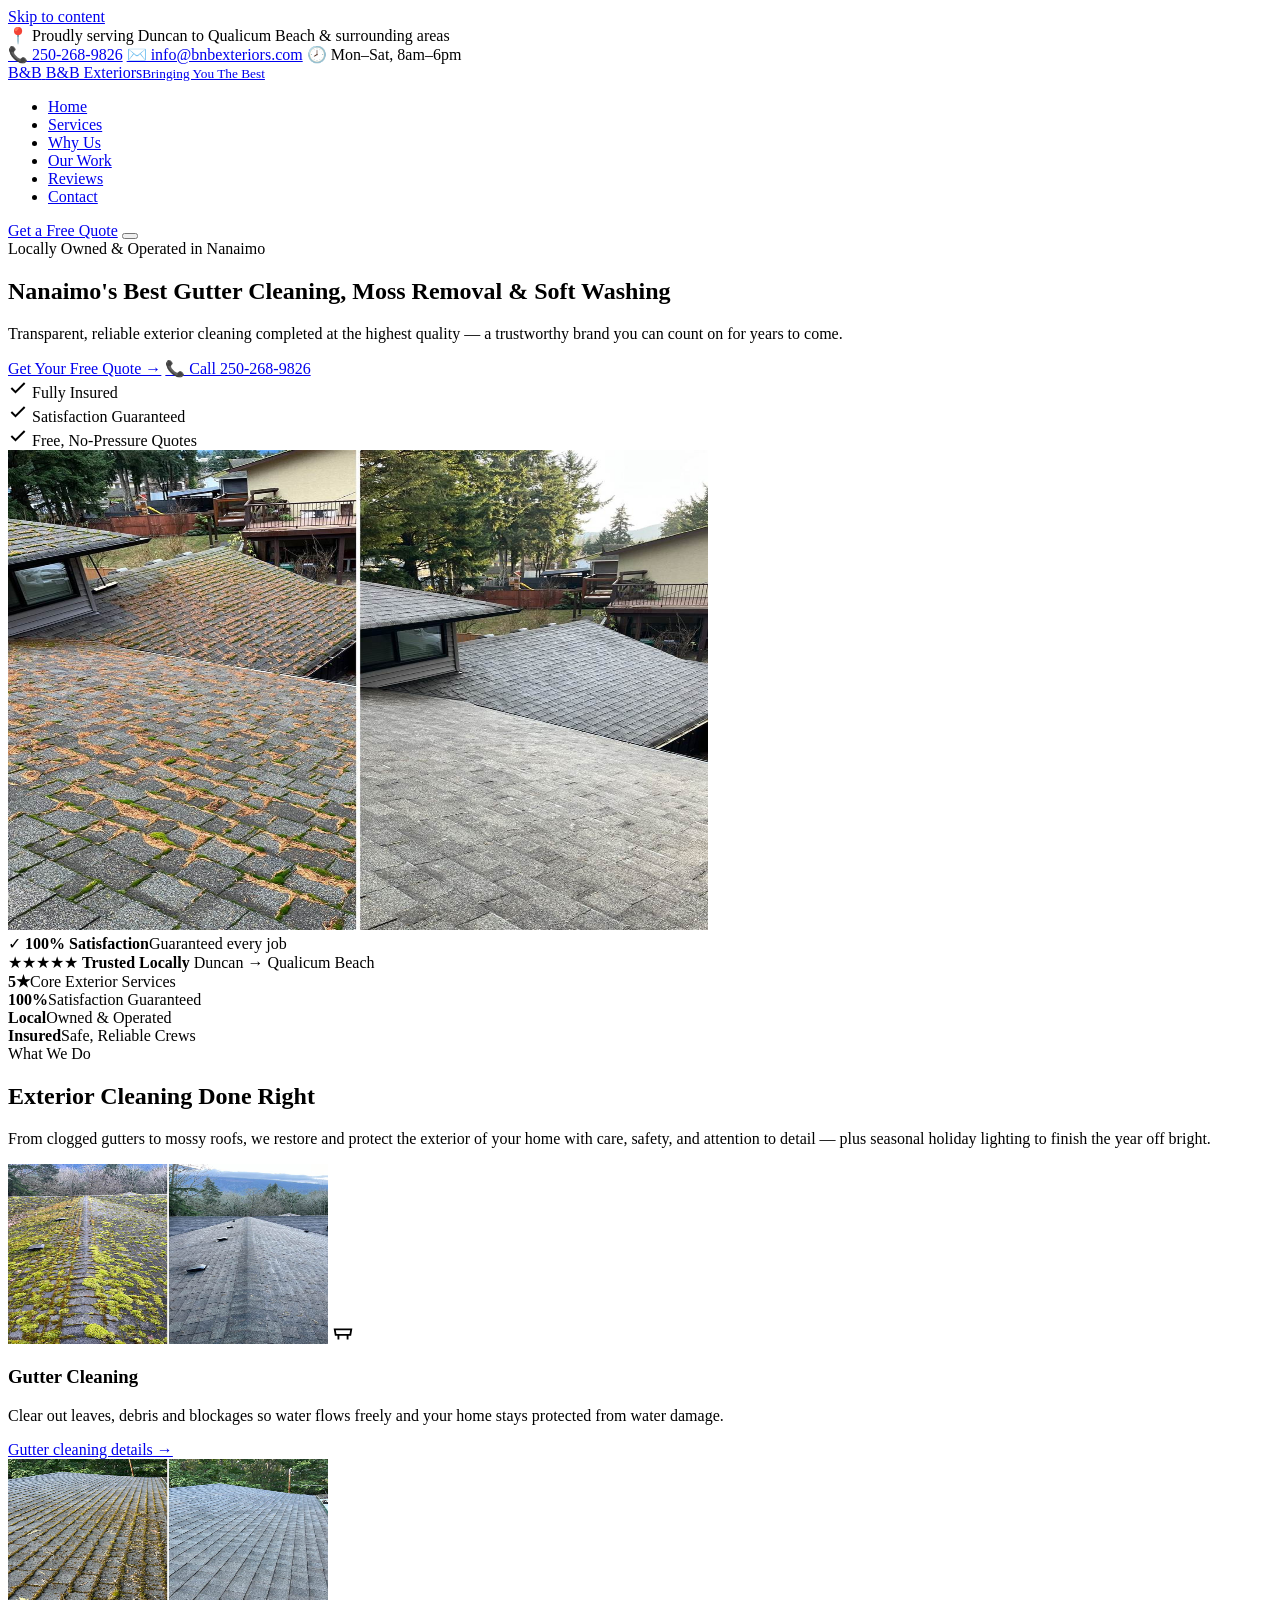
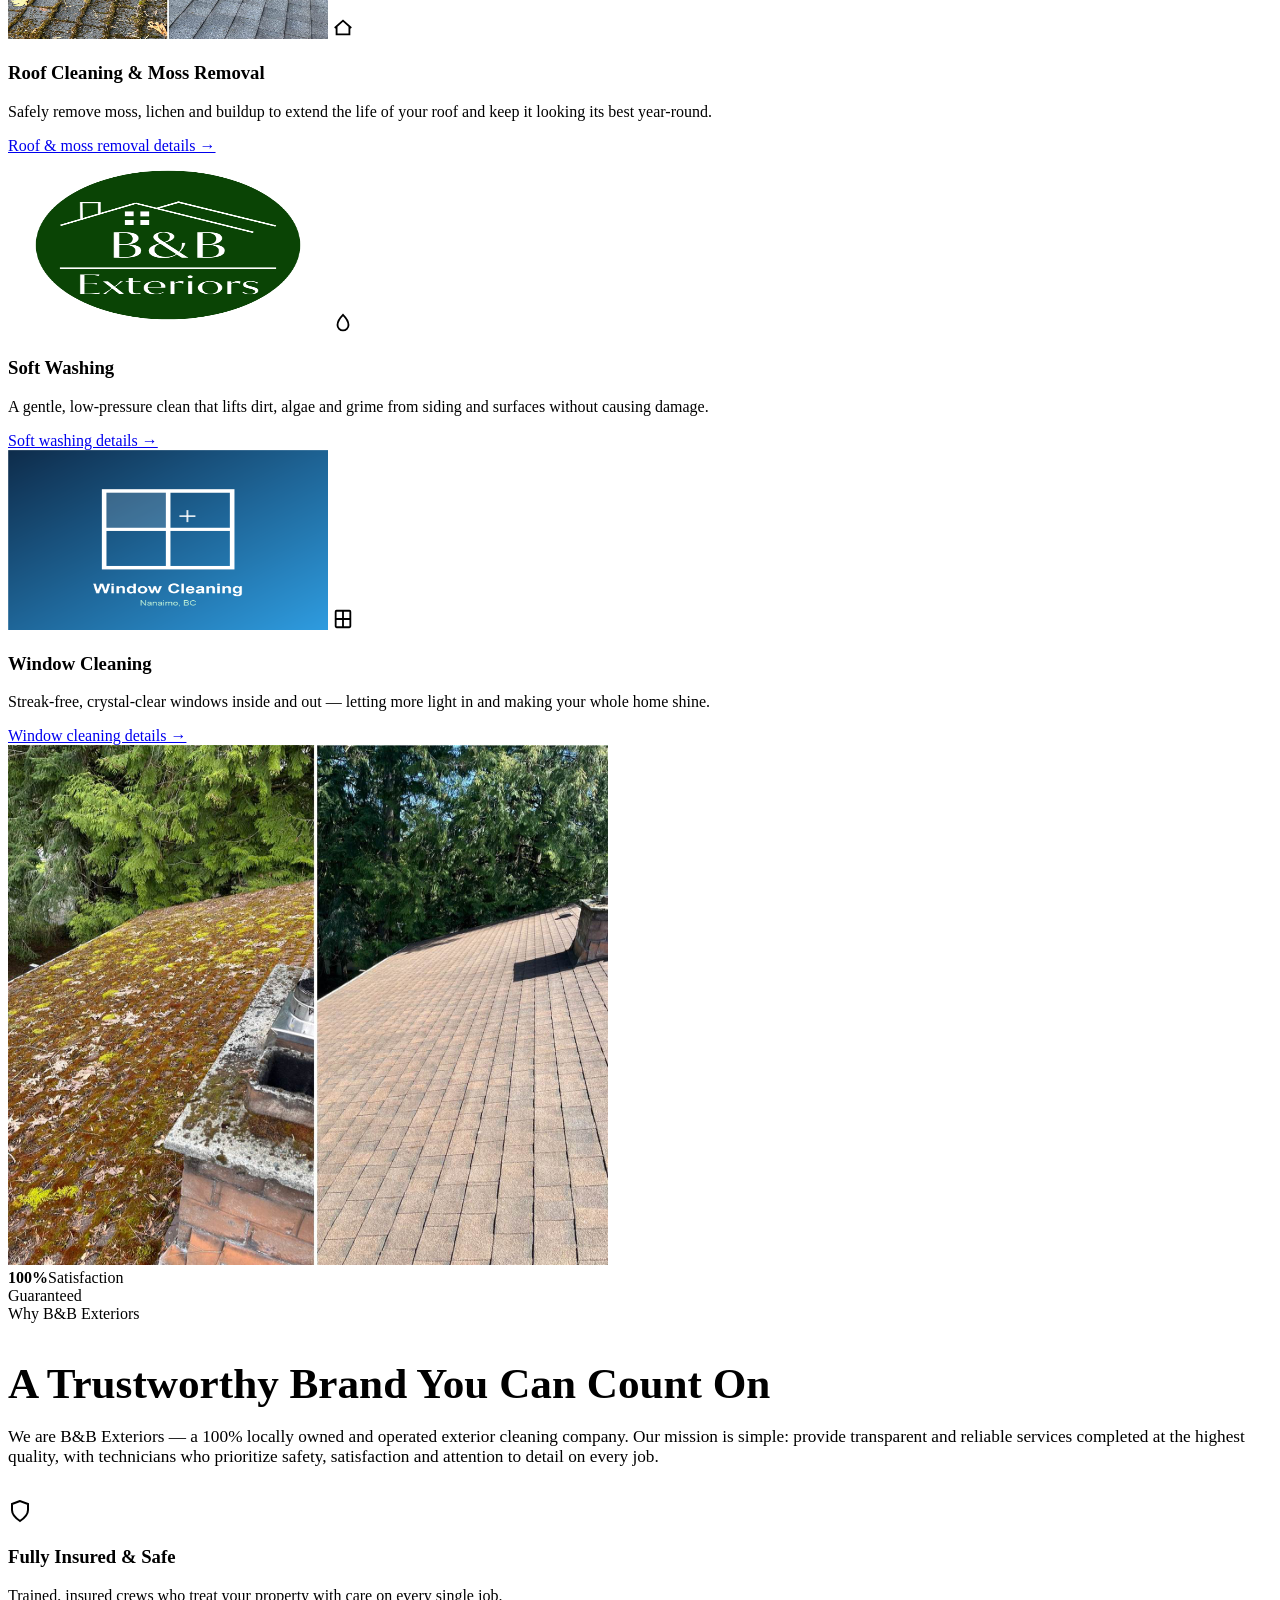
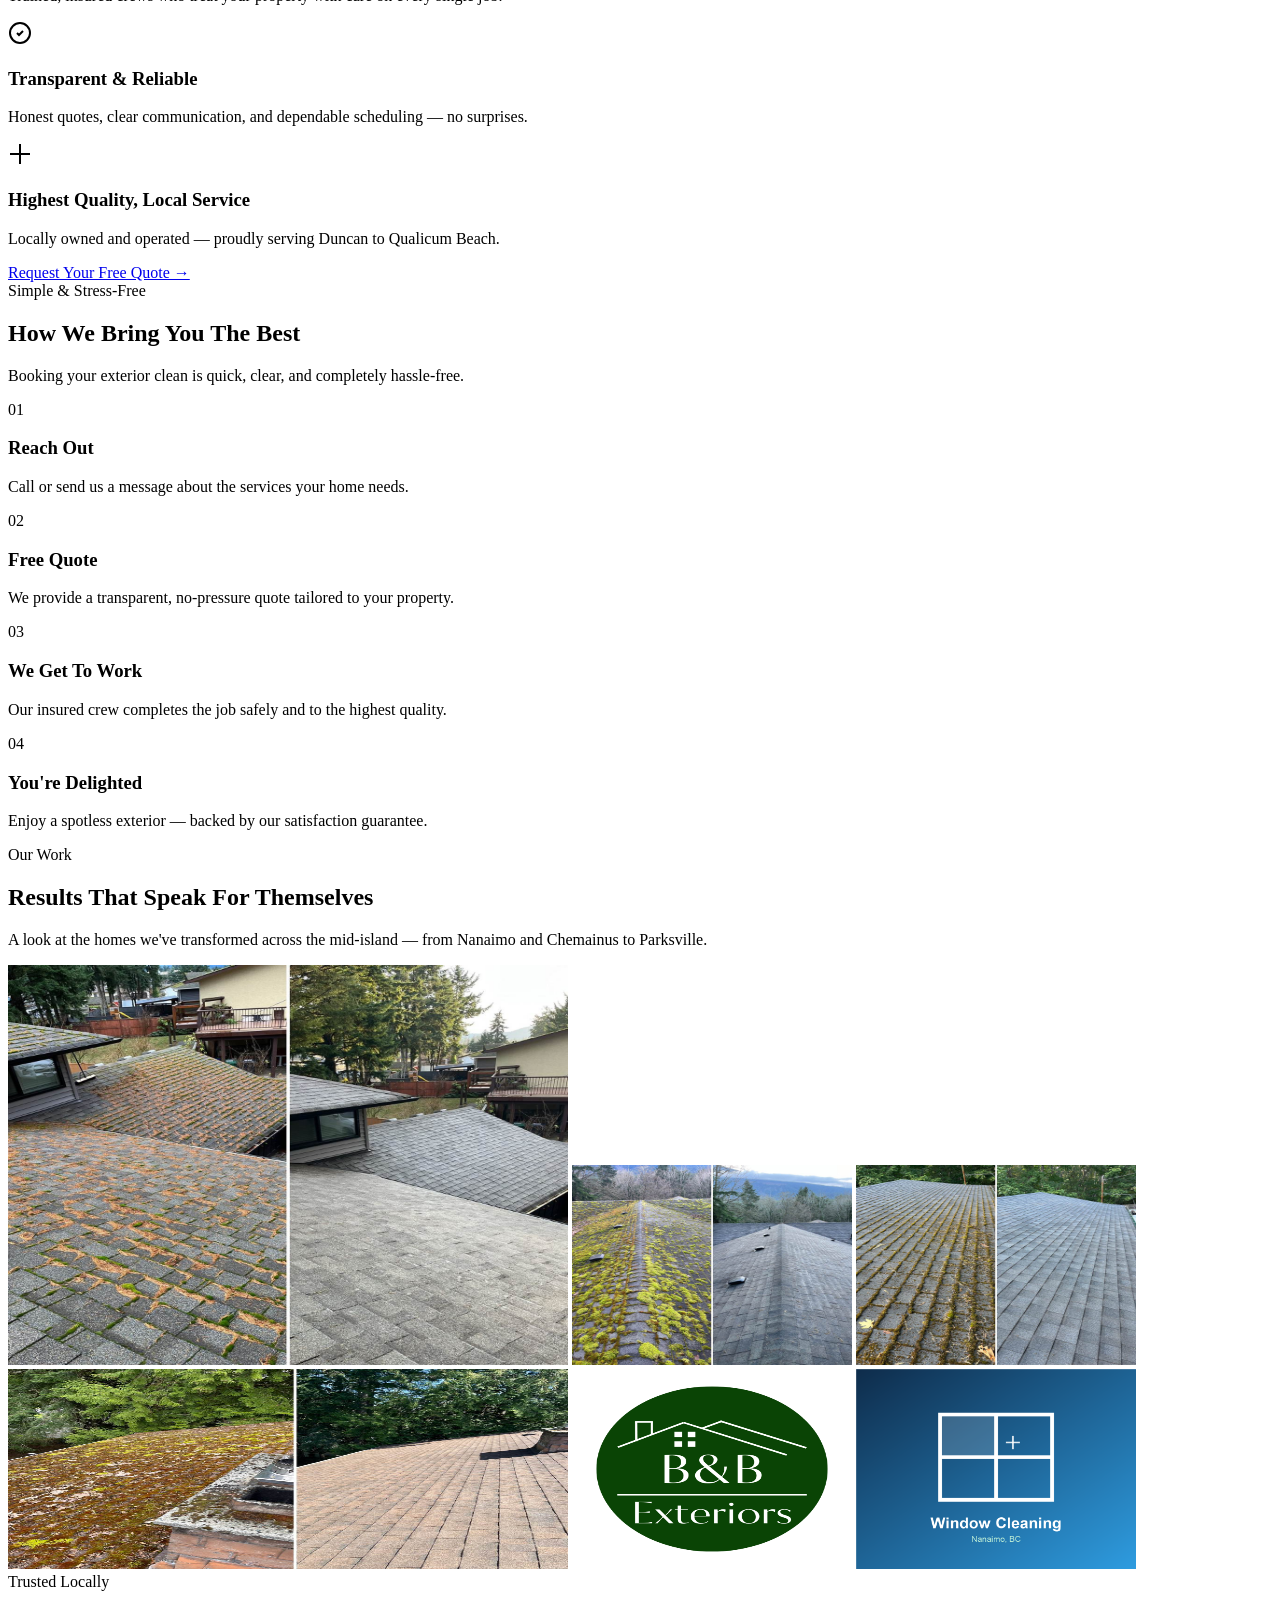
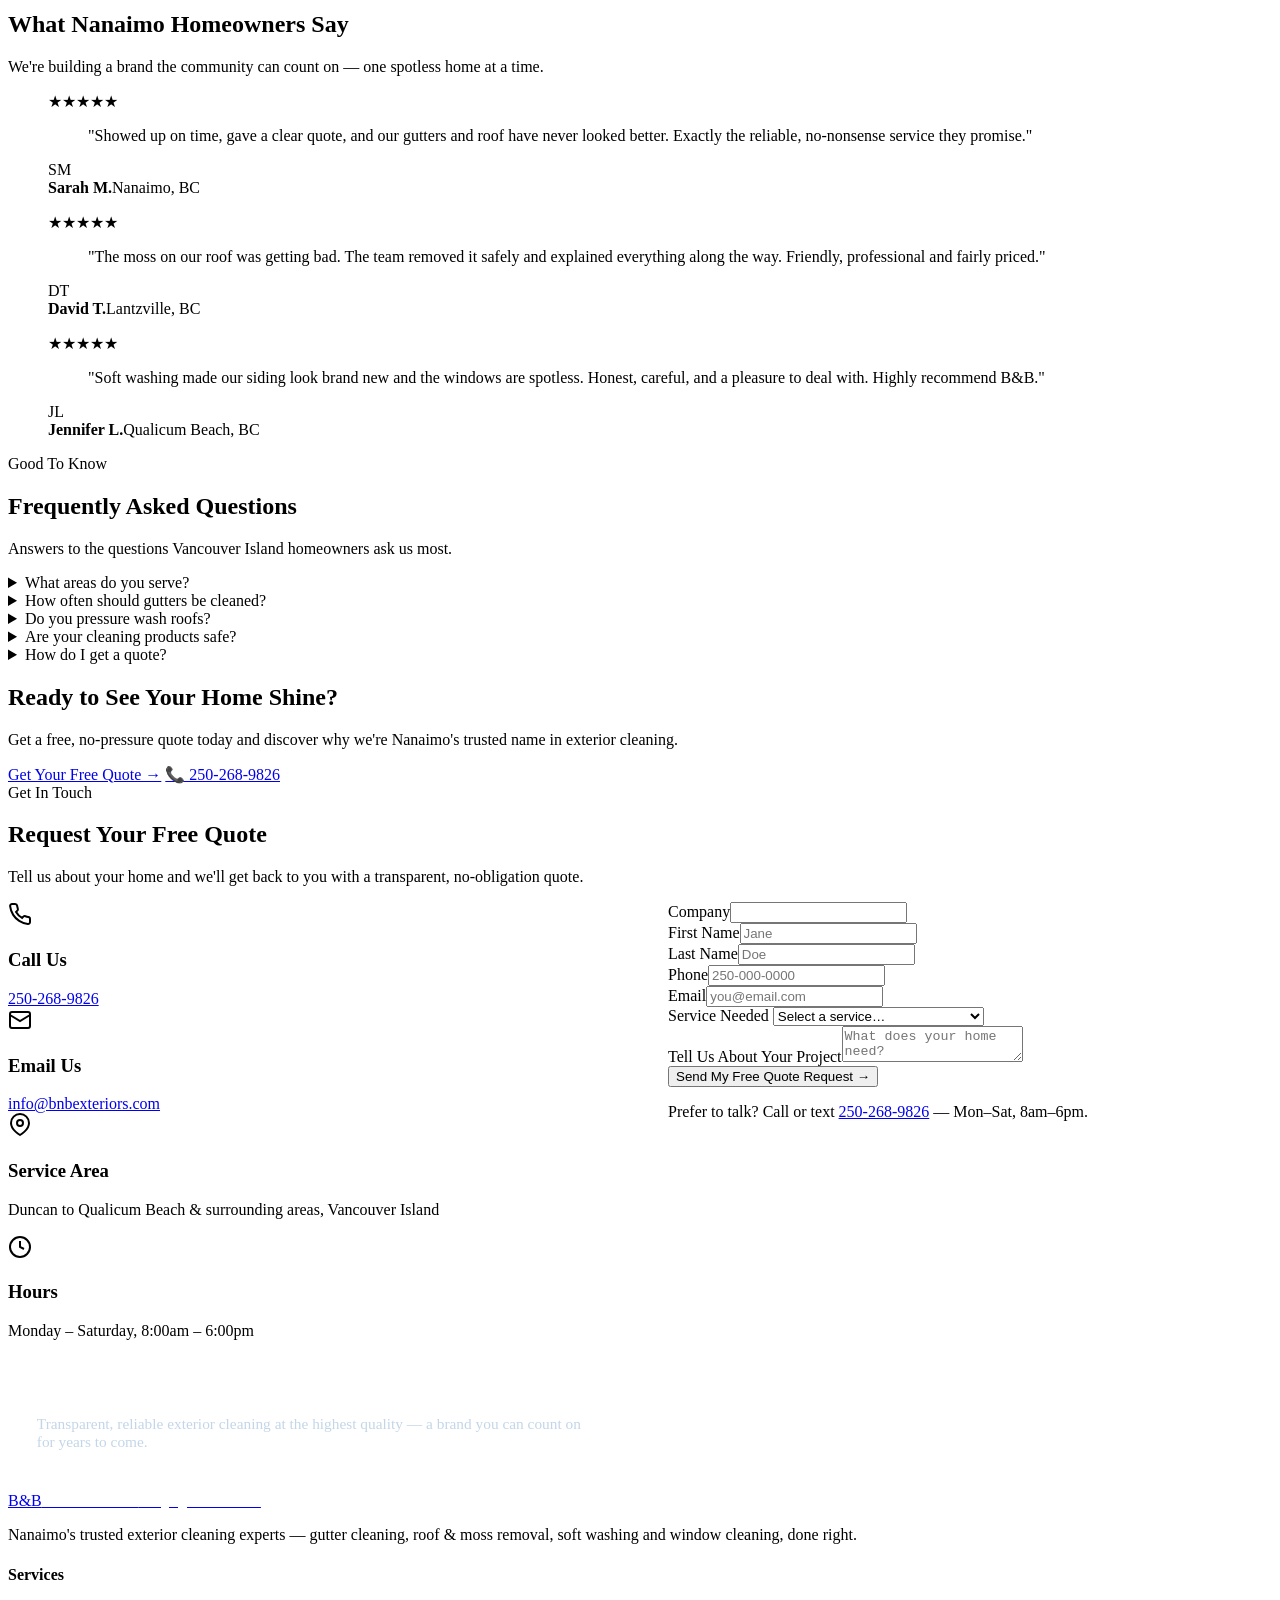
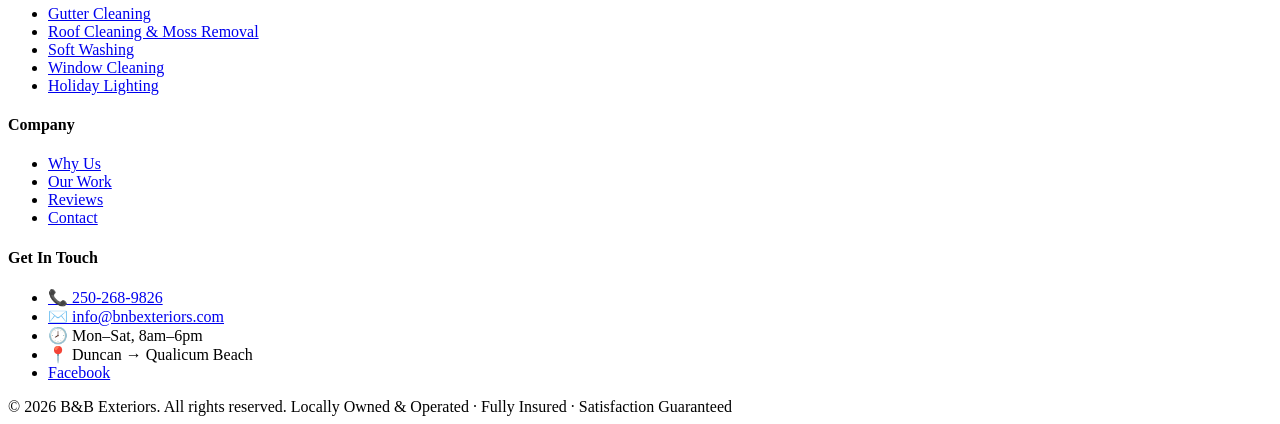
==== commit b30765be: "Add index.html" ====
--- a/index.html
+++ b/index.html
@@ -3,389 +3,145 @@
 <head>
 <meta charset="UTF-8" />
 <meta name="viewport" content="width=device-width, initial-scale=1.0" />
-<title>B&amp;B Exteriors | Nanaimo's Best Gutter Cleaning, Moss Removal &amp; Soft Washing</title>
-<meta name="description" content="Gutter cleaning, roof &amp; moss removal, soft washing &amp; window cleaning in Nanaimo, BC. Fully insured, satisfaction guaranteed. Free quotes — call 250-268-9826." />
-<link rel="canonical" href="https://bnbexteriors.com/" />
-<meta name="robots" content="index, follow, max-image-preview:large, max-snippet:-1" />
+<title>B&amp;B Exteriors | Gutter Cleaning, Moss Removal &amp; Soft Washing in Nanaimo</title>
+<meta name="description" content="Nanaimo's trusted exterior cleaning experts. Gutter cleaning, roof cleaning &amp; moss removal, soft washing &amp; window cleaning from Duncan to Qualicum Beach. Call 250-268-9826 for a free quote." />
+<link rel="canonical" href="https://www.bnbexteriors.com/" />
+<meta name="robots" content="index, follow" />
 <meta name="theme-color" content="#0E2C4B" />
-<meta name="author" content="B&amp;B Exteriors" />
-<meta name="geo.region" content="CA-BC" />
-<meta name="geo.placename" content="Nanaimo, British Columbia" />
-
-<!-- ===== Open Graph / Social ===== -->
+
+<!-- Open Graph -->
 <meta property="og:type" content="website" />
 <meta property="og:site_name" content="B&amp;B Exteriors" />
-<meta property="og:title" content="B&amp;B Exteriors | Nanaimo's Exterior Cleaning Experts" />
-<meta property="og:description" content="Gutter cleaning, roof &amp; moss removal, soft washing &amp; window cleaning from Duncan to Qualicum Beach. Fully insured. Free quotes — 250-268-9826." />
-<meta property="og:url" content="https://bnbexteriors.com/" />
-<meta property="og:image" content="https://bnbexteriors.com/assets/og-image.jpg" />
-<meta property="og:image:width" content="1200" />
-<meta property="og:image:height" content="630" />
-<meta property="og:image:alt" content="B&amp;B Exteriors — Exterior Cleaning Experts, Nanaimo BC" />
+<meta property="og:title" content="B&amp;B Exteriors | Gutter Cleaning, Moss Removal &amp; Soft Washing in Nanaimo" />
+<meta property="og:description" content="Nanaimo's trusted exterior cleaning experts — gutter cleaning, roof &amp; moss removal, soft washing and window cleaning from Duncan to Qualicum Beach." />
+<meta property="og:url" content="https://www.bnbexteriors.com/" />
+<meta property="og:image" content="https://www.bnbexteriors.com/og-image.jpg" />
 <meta property="og:locale" content="en_CA" />
+<!-- Twitter -->
 <meta name="twitter:card" content="summary_large_image" />
-<meta name="twitter:title" content="B&amp;B Exteriors | Nanaimo's Exterior Cleaning Experts" />
-<meta name="twitter:description" content="Gutter cleaning, roof &amp; moss removal, soft washing &amp; window cleaning in Nanaimo, BC. Fully insured. Free quotes — 250-268-9826." />
-<meta name="twitter:image" content="https://bnbexteriors.com/assets/og-image.jpg" />
-
-<!-- ===== Favicon / Touch icons (all local) ===== -->
+<meta name="twitter:title" content="B&amp;B Exteriors | Nanaimo Exterior Cleaning" />
+<meta name="twitter:description" content="Gutter cleaning, roof &amp; moss removal, soft washing and window cleaning from Duncan to Qualicum Beach. Free quotes — call 250-268-9826." />
+<meta name="twitter:image" content="https://www.bnbexteriors.com/og-image.jpg" />
+
+<!-- Favicon / touch icons (local) -->
 <link rel="icon" href="/favicon.ico" sizes="any" />
-<link rel="icon" type="image/png" sizes="32x32" href="/assets/favicon-32.png" />
-<link rel="icon" type="image/png" sizes="16x16" href="/assets/favicon-16.png" />
-<link rel="apple-touch-icon" sizes="180x180" href="/assets/apple-touch-icon.png" />
+<link rel="icon" type="image/svg+xml" href="/favicon.svg" />
+<link rel="icon" type="image/png" sizes="32x32" href="/favicon-32x32.png" />
+<link rel="icon" type="image/png" sizes="16x16" href="/favicon-16x16.png" />
+<link rel="apple-touch-icon" href="/apple-touch-icon.png" />
 <link rel="manifest" href="/site.webmanifest" />
 
-<!-- ===== Self-hosted fonts (no external requests) ===== -->
-<link rel="stylesheet" href="/fonts/fonts.css" />
-
-<!-- =====================================================================
-     GA4 / GTM — NO existing tracking IDs were provided (brand-new site).
-     Add the client's real IDs before go-live, then verify GA4 Realtime.
-     See LOOSE-ENDS.md. Examples below are placeholders and are disabled.
-  -->
-<!-- Google Tag Manager (paste real GTM-XXXXXXX, then verify in Tag Assistant)
+<link rel="stylesheet" href="/styles.css" />
+
+<!-- ============================================================
+     Google Tag Manager — PLACEHOLDER.
+     No GTM/GA4/Meta Pixel ID was found in the old bnbexteriors.com
+     source. Paste the client's EXISTING container ID (GTM-XXXXXXX)
+     in both blocks below and uncomment to preserve analytics
+     continuity. See LOOSE-ENDS.md.
 <script>(function(w,d,s,l,i){w[l]=w[l]||[];w[l].push({'gtm.start':
 new Date().getTime(),event:'gtm.js'});var f=d.getElementsByTagName(s)[0],
 j=d.createElement(s),dl=l!='dataLayer'?'&l='+l:'';j.async=true;j.src=
 'https://www.googletagmanager.com/gtm.js?id='+i+dl;f.parentNode.insertBefore(j,f);
 })(window,document,'script','dataLayer','GTM-XXXXXXX');</script>
--->
-<!-- Google Analytics 4 (paste real G-XXXXXXXXXX)
-<script async src="https://www.googletagmanager.com/gtag/js?id=G-XXXXXXXXXX"></script>
-<script>window.dataLayer=window.dataLayer||[];function gtag(){dataLayer.push(arguments);}
-gtag('js',new Date());gtag('config','G-XXXXXXXXXX');</script>
--->
-
-<!-- ===== Structured Data (JSON-LD) ===== -->
+     ============================================================ -->
+
 <script type="application/ld+json">
 {
   "@context": "https://schema.org",
-  "@graph": [
-    {
-      "@type": "WebSite",
-      "@id": "https://bnbexteriors.com/#website",
-      "url": "https://bnbexteriors.com/",
-      "name": "B&B Exteriors",
-      "publisher": { "@id": "https://bnbexteriors.com/#business" },
-      "inLanguage": "en-CA"
-    },
-    {
-      "@type": ["HomeAndConstructionBusiness", "LocalBusiness"],
-      "@id": "https://bnbexteriors.com/#business",
-      "name": "B&B Exteriors",
-      "image": "https://bnbexteriors.com/assets/og-image.jpg",
-      "logo": "https://bnbexteriors.com/assets/bnb-exteriors-logo.png",
-      "url": "https://bnbexteriors.com/",
-      "telephone": "+1-250-268-9826",
-      "email": "info@bnbexteriors.com",
-      "slogan": "Bringing You The Best",
-      "description": "Exterior cleaning experts serving Nanaimo and mid-Vancouver Island — gutter cleaning, roof cleaning & moss removal, soft washing and window cleaning.",
-      "priceRange": "$$",
-      "address": {
-        "@type": "PostalAddress",
-        "addressLocality": "Nanaimo",
-        "addressRegion": "BC",
-        "addressCountry": "CA"
-      },
-      "areaServed": [
-        { "@type": "City", "name": "Nanaimo" },
-        { "@type": "City", "name": "Lantzville" },
-        { "@type": "City", "name": "Parksville" },
-        { "@type": "City", "name": "Qualicum Beach" },
-        { "@type": "City", "name": "Duncan" },
-        { "@type": "City", "name": "Ladysmith" }
-      ],
-      "openingHoursSpecification": [{
-        "@type": "OpeningHoursSpecification",
-        "dayOfWeek": ["Monday","Tuesday","Wednesday","Thursday","Friday","Saturday"],
-        "opens": "08:00",
-        "closes": "18:00"
-      }],
-      "hasOfferCatalog": {
-        "@type": "OfferCatalog",
-        "name": "Exterior Cleaning Services",
-        "itemListElement": [
-          { "@type": "Offer", "itemOffered": { "@type": "Service", "name": "Gutter Cleaning", "description": "Clearing leaves, debris and blockages so water flows freely and protects your home." } },
-          { "@type": "Offer", "itemOffered": { "@type": "Service", "name": "Roof Cleaning & Moss Removal", "description": "Safe removal of moss, lichen and buildup to extend roof life." } },
-          { "@type": "Offer", "itemOffered": { "@type": "Service", "name": "Soft Washing", "description": "Gentle low-pressure cleaning of siding and surfaces without damage." } },
-          { "@type": "Offer", "itemOffered": { "@type": "Service", "name": "Window Cleaning", "description": "Streak-free, crystal-clear windows inside and out." } }
-        ]
-      }
-    },
-    {
-      "@type": "FAQPage",
-      "@id": "https://bnbexteriors.com/#faq",
-      "mainEntity": [
-        { "@type": "Question", "name": "What areas do you serve?", "acceptedAnswer": { "@type": "Answer", "text": "We proudly serve Nanaimo and the surrounding mid-Vancouver Island communities — from Duncan to Qualicum Beach, including Lantzville, Parksville and Ladysmith." } },
-        { "@type": "Question", "name": "How often should I have my gutters cleaned?", "acceptedAnswer": { "@type": "Answer", "text": "On Vancouver Island we generally recommend cleaning your gutters at least twice a year — in spring and fall — to keep water flowing and prevent damage. Homes with many overhanging trees may need it more often." } },
-        { "@type": "Question", "name": "Is roof moss removal safe for my shingles?", "acceptedAnswer": { "@type": "Answer", "text": "Yes. We use safe, low-pressure methods to remove moss and lichen without damaging your roof, helping extend its lifespan and keep it looking its best." } },
-        { "@type": "Question", "name": "Are you insured?", "acceptedAnswer": { "@type": "Answer", "text": "Absolutely. B&B Exteriors is fully insured and our crews work safely on every job, giving you complete peace of mind." } },
-        { "@type": "Question", "name": "How do I get a quote?", "acceptedAnswer": { "@type": "Answer", "text": "Getting a free, no-pressure quote is easy — call us at 250-268-9826 or fill out the quote request form on this page and we'll get back to you promptly." } }
-      ]
-    }
+  "@type": "HomeAndConstructionBusiness",
+  "@id": "https://www.bnbexteriors.com/#business",
+  "name": "B&B Exteriors",
+  "alternateName": "B&B Exterior Cleaning",
+  "description": "Locally owned exterior cleaning company serving Nanaimo and Vancouver Island — gutter cleaning, roof cleaning & moss removal, soft washing, window cleaning and holiday lighting.",
+  "url": "https://www.bnbexteriors.com/",
+  "image": "https://www.bnbexteriors.com/og-image.jpg",
+  "logo": "https://www.bnbexteriors.com/apple-touch-icon.png",
+  "telephone": "+1-250-268-9826",
+  "email": "info@bnbexteriors.com",
+  "priceRange": "$$",
+  "slogan": "Bringing You The Best",
+  "address": {
+    "@type": "PostalAddress",
+    "addressLocality": "Nanaimo",
+    "addressRegion": "BC",
+    "addressCountry": "CA"
+  },
+  "geo": { "@type": "GeoCoordinates", "latitude": 49.1659, "longitude": -123.9401 },
+  "areaServed": [
+    {"@type":"City","name":"Nanaimo"},
+    {"@type":"City","name":"Lantzville"},
+    {"@type":"City","name":"Parksville"},
+    {"@type":"City","name":"Qualicum Beach"},
+    {"@type":"City","name":"Duncan"},
+    {"@type":"City","name":"Chemainus"}
+  ],
+  "openingHoursSpecification": [{
+    "@type": "OpeningHoursSpecification",
+    "dayOfWeek": ["Monday","Tuesday","Wednesday","Thursday","Friday","Saturday"],
+    "opens": "08:00", "closes": "18:00"
+  }],
+  "sameAs": ["https://www.facebook.com/profile.php?id=100092324195486"],
+  "hasOfferCatalog": {
+    "@type": "OfferCatalog",
+    "name": "Exterior Cleaning Services",
+    "itemListElement": [
+      {"@type":"Offer","itemOffered":{"@type":"Service","name":"Gutter Cleaning","url":"https://www.bnbexteriors.com/gutter-cleaning/"}},
+      {"@type":"Offer","itemOffered":{"@type":"Service","name":"Roof Cleaning & Moss Removal","url":"https://www.bnbexteriors.com/roof-cleaning-moss-removal/"}},
+      {"@type":"Offer","itemOffered":{"@type":"Service","name":"Soft Washing","url":"https://www.bnbexteriors.com/soft-washing/"}},
+      {"@type":"Offer","itemOffered":{"@type":"Service","name":"Window Cleaning","url":"https://www.bnbexteriors.com/window-cleaning/"}},
+      {"@type":"Offer","itemOffered":{"@type":"Service","name":"Holiday Lighting","url":"https://www.bnbexteriors.com/holiday-lighting/"}}
+    ]
+  },
+  "aggregateRating": {
+    "@type": "AggregateRating",
+    "ratingValue": "5.0",
+    "reviewCount": "3"
+  }
+}
+</script>
+<script type="application/ld+json">
+{
+  "@context": "https://schema.org",
+  "@type": "WebSite",
+  "@id": "https://www.bnbexteriors.com/#website",
+  "url": "https://www.bnbexteriors.com/",
+  "name": "B&B Exteriors",
+  "publisher": { "@id": "https://www.bnbexteriors.com/#business" },
+  "inLanguage": "en-CA"
+}
+</script>
+<script type="application/ld+json">
+{
+  "@context": "https://schema.org",
+  "@type": "Organization",
+  "@id": "https://www.bnbexteriors.com/#organization",
+  "name": "B&B Exteriors",
+  "url": "https://www.bnbexteriors.com/",
+  "logo": "https://www.bnbexteriors.com/apple-touch-icon.png",
+  "telephone": "+1-250-268-9826",
+  "sameAs": ["https://www.facebook.com/profile.php?id=100092324195486"]
+}
+</script>
+<script type="application/ld+json">
+{
+  "@context": "https://schema.org",
+  "@type": "FAQPage",
+  "mainEntity": [
+    {"@type":"Question","name":"What areas do you serve?","acceptedAnswer":{"@type":"Answer","text":"We're locally owned and operated in Nanaimo and serve homes from Duncan to Qualicum Beach, including Lantzville, Parksville, Chemainus and surrounding mid-Vancouver Island communities."}},
+    {"@type":"Question","name":"How often should gutters be cleaned?","acceptedAnswer":{"@type":"Answer","text":"For most homes on Vancouver Island we recommend cleaning gutters 1–2 times a year depending on how many trees surround your property, to prevent overflow damage to your roof, fascia, siding and foundation."}},
+    {"@type":"Question","name":"Do you pressure wash roofs?","acceptedAnswer":{"@type":"Answer","text":"No. We never pressure wash roofs — it can be extremely damaging. We remove moss and debris with non-abrasive nylon brushes and apply a biodegradable moss-prevention treatment that lasts 1–3 years."}},
+    {"@type":"Question","name":"Are your cleaning products safe?","acceptedAnswer":{"@type":"Answer","text":"Yes. Our soft washing and cleaning solutions are biodegradable, eco-friendly and pet-friendly, and are gentle on vinyl siding and sensitive surfaces such as asphalt shingles."}},
+    {"@type":"Question","name":"How do I get a quote?","acceptedAnswer":{"@type":"Answer","text":"Call or text 250-268-9826, email info@bnbexteriors.com, or fill out the free-quote form on our website. We provide transparent, no-pressure quotes tailored to your property."}}
   ]
 }
 </script>
-<style>
-  :root{
-    --navy:#0E2C4B;
-    --navy-deep:#091F36;
-    --blue:#1E73BE;
-    --blue-bright:#2E9CE0;
-    --green:#34B27B;
-    --ink:#13212f;
-    --slate:#5a6b7b;
-    --mist:#F3F7FB;
-    --line:#e3ecf3;
-    --white:#ffffff;
-    --shadow:0 18px 50px -18px rgba(14,44,75,.35);
-    --radius:18px;
-  }
-  *{margin:0;padding:0;box-sizing:border-box}
-  html{scroll-behavior:smooth}
-  body{
-    font-family:'Plus Jakarta Sans',system-ui,sans-serif;
-    color:var(--ink);
-    background:var(--white);
-    line-height:1.6;
-    overflow-x:hidden;
-  }
-  h1,h2,h3,h4{font-family:'Sora',sans-serif;line-height:1.1;color:var(--navy);letter-spacing:-.02em}
-  a{text-decoration:none;color:inherit}
-  img{display:block;max-width:100%}
-  .wrap{width:min(1180px,92vw);margin:0 auto}
-  section{position:relative}
-
-  /* ---------- custom cursor ---------- */
-  .cur-dot,.cur-ring{position:fixed;top:0;left:0;border-radius:50%;pointer-events:none;z-index:9999;mix-blend-mode:normal}
-  .cur-dot{width:7px;height:7px;background:var(--blue-bright);transform:translate(-50%,-50%)}
-  .cur-ring{width:34px;height:34px;border:1.5px solid rgba(46,156,224,.55);transform:translate(-50%,-50%);transition:width .25s ease,height .25s ease,background .25s ease,border-color .25s ease}
-  .cur-ring.hov{width:54px;height:54px;background:rgba(46,156,224,.10);border-color:rgba(46,156,224,.8)}
-  @media(hover:none),(max-width:760px){.cur-dot,.cur-ring{display:none}}
-
-  /* ---------- buttons ---------- */
-  .btn{display:inline-flex;align-items:center;gap:.55rem;font-weight:700;font-size:.98rem;padding:.95rem 1.6rem;border-radius:50px;transition:transform .2s ease,box-shadow .2s ease,background .2s ease;cursor:pointer;border:none;font-family:inherit}
-  .btn-primary{background:linear-gradient(135deg,var(--blue),var(--blue-bright));color:#fff;box-shadow:0 12px 28px -10px rgba(30,115,190,.7)}
-  .btn-primary:hover{transform:translateY(-3px);box-shadow:0 18px 34px -10px rgba(30,115,190,.8)}
-  .btn-green{background:var(--green);color:#fff;box-shadow:0 12px 28px -10px rgba(52,178,123,.65)}
-  .btn-green:hover{transform:translateY(-3px)}
-  .btn-ghost{background:rgba(255,255,255,.12);color:#fff;border:1.5px solid rgba(255,255,255,.5)}
-  .btn-ghost:hover{background:rgba(255,255,255,.22);transform:translateY(-3px)}
-  .btn-dark{background:var(--navy);color:#fff}
-  .btn-dark:hover{transform:translateY(-3px);background:var(--navy-deep)}
-
-  /* ---------- nav ---------- */
-  header{position:fixed;top:0;left:0;width:100%;z-index:900;transition:.35s ease}
-  .topbar{background:var(--navy-deep);color:#cfe0ee;font-size:.85rem}
-  .topbar .wrap{display:flex;justify-content:space-between;align-items:center;padding:.45rem 0;flex-wrap:wrap;gap:.4rem}
-  .topbar a{color:#cfe0ee;transition:color .2s}
-  .topbar a:hover{color:#fff}
-  .topbar .tb-r{display:flex;gap:1.4rem;align-items:center;flex-wrap:wrap}
-  nav{display:flex;justify-content:space-between;align-items:center;padding:.85rem 0;transition:.35s ease}
-  .navbar{background:rgba(255,255,255,.9);backdrop-filter:blur(12px);border-bottom:1px solid transparent}
-  header.scrolled .navbar{border-bottom:1px solid var(--line);box-shadow:0 8px 30px -20px rgba(14,44,75,.5)}
-  .logo{display:flex;align-items:center;gap:.6rem;font-family:'Sora';font-weight:800;font-size:1.35rem;color:var(--navy)}
-  .logo .mark{width:46px;height:46px;border-radius:50%;overflow:hidden;background:#fff;display:grid;place-items:center;box-shadow:0 8px 18px -8px rgba(14,44,75,.4);flex-shrink:0}
-  .logo .mark img{width:100%;height:100%;object-fit:cover}
-  .logo .wm{display:flex;flex-direction:column;line-height:1}
-  .logo small{display:block;font-family:'Plus Jakarta Sans';font-weight:600;font-size:.62rem;letter-spacing:.22em;color:var(--green);text-transform:uppercase;margin-top:3px}
-  .nav-links{display:flex;align-items:center;gap:2rem;list-style:none}
-  .nav-links a{font-weight:600;font-size:.96rem;color:var(--navy);position:relative;padding:.2rem 0}
-  .nav-links a::after{content:"";position:absolute;left:0;bottom:-3px;width:0;height:2px;background:var(--blue-bright);transition:width .25s ease}
-  .nav-links a:hover::after{width:100%}
-  .nav-cta{display:flex;align-items:center;gap:1rem}
-  .menu-btn{display:none;background:none;border:none;cursor:pointer;flex-direction:column;gap:5px}
-  .menu-btn span{width:26px;height:2.5px;background:var(--navy);border-radius:3px;transition:.3s}
-
-  /* ---------- hero ---------- */
-  .hero{min-height:100vh;display:flex;align-items:center;padding:170px 0 90px;position:relative;overflow:hidden;background:linear-gradient(160deg,#0E2C4B 0%,#123D63 55%,#1E73BE 130%)}
-  .hero::before{content:"";position:absolute;inset:0;background:url('/assets/roof-cleaning-results-nanaimo.jpg') center/cover;opacity:.20;mix-blend-mode:luminosity}
-  .hero::after{content:"";position:absolute;bottom:-1px;left:0;width:100%;height:120px;background:linear-gradient(to top,#fff,transparent)}
-  .hero .wrap{position:relative;z-index:3;display:grid;grid-template-columns:1.15fr .85fr;gap:3rem;align-items:center}
-  .hero-badge{display:inline-flex;align-items:center;gap:.5rem;background:rgba(52,178,123,.18);border:1px solid rgba(52,178,123,.5);color:#bff0d8;padding:.45rem 1rem;border-radius:50px;font-size:.82rem;font-weight:600;margin-bottom:1.5rem}
-  .hero-badge .dot{width:8px;height:8px;border-radius:50%;background:var(--green);box-shadow:0 0 0 4px rgba(52,178,123,.3)}
-  .hero h1{color:#fff;font-size:clamp(2.4rem,5vw,3.9rem);margin-bottom:1.2rem}
-  .hero h1 .hl{background:linear-gradient(120deg,#5cc4ff,#34B27B);-webkit-background-clip:text;background-clip:text;-webkit-text-fill-color:transparent}
-  .hero p.lead{color:#d4e4f1;font-size:1.18rem;max-width:560px;margin-bottom:2rem}
-  .hero-cta{display:flex;gap:1rem;flex-wrap:wrap;margin-bottom:2.4rem}
-  .hero-trust{display:flex;gap:2rem;flex-wrap:wrap}
-  .hero-trust .it{display:flex;align-items:center;gap:.6rem;color:#cfe0ee;font-size:.92rem;font-weight:600}
-  .hero-trust .it svg{color:var(--green);flex-shrink:0}
-  .hero-card{position:relative}
-  .hero-card img{border-radius:24px;box-shadow:0 30px 70px -25px rgba(0,0,0,.7);width:100%;height:480px;object-fit:cover;border:6px solid rgba(255,255,255,.12)}
-  .hero-float{position:absolute;background:#fff;border-radius:16px;padding:1rem 1.2rem;box-shadow:var(--shadow);display:flex;align-items:center;gap:.85rem}
-  .hero-float.f1{bottom:-26px;left:-26px}
-  .hero-float .ic{width:46px;height:46px;border-radius:12px;background:rgba(52,178,123,.14);color:var(--green);display:grid;place-items:center;font-weight:800;font-size:1.2rem}
-  .hero-float .tx b{display:block;font-family:'Sora';color:var(--navy);font-size:1rem;line-height:1.1}
-  .hero-float .tx span{font-size:.8rem;color:var(--slate)}
-  .hero-float.f2{top:24px;right:-22px;background:var(--navy);color:#fff}
-  .hero-float.f2 .stars{color:#FFC94B;letter-spacing:2px;font-size:1rem}
-  .hero-float.f2 b{font-family:'Sora';font-size:1rem}
-  .hero-float.f2 span{font-size:.78rem;color:#a9c2d8}
-
-  /* ---------- marquee trust ---------- */
-  .strip{background:#fff;padding:1.6rem 0;border-bottom:1px solid var(--line)}
-  .strip .wrap{display:flex;justify-content:space-between;gap:1.5rem;flex-wrap:wrap;text-align:center}
-  .strip .s{flex:1;min-width:180px}
-  .strip .s b{font-family:'Sora';font-size:1.9rem;color:var(--blue);display:block}
-  .strip .s span{color:var(--slate);font-size:.92rem;font-weight:600}
-
-  /* ---------- section heading ---------- */
-  .eyebrow{display:inline-flex;align-items:center;gap:.5rem;color:var(--blue);font-weight:700;font-size:.82rem;letter-spacing:.18em;text-transform:uppercase;margin-bottom:.9rem}
-  .eyebrow::before{content:"";width:26px;height:2px;background:var(--green)}
-  .sec-head{max-width:680px;margin:0 auto 3.2rem;text-align:center}
-  .sec-head.left{margin-left:0;text-align:left}
-  .sec-head h2{font-size:clamp(2rem,4vw,2.9rem);margin-bottom:1rem}
-  .sec-head p{color:var(--slate);font-size:1.08rem}
-  .pad{padding:6rem 0}
-  .pad-t{padding-top:6rem}
-
-  /* ---------- services ---------- */
-  .services{background:var(--mist)}
-  .svc-grid{display:grid;grid-template-columns:repeat(4,1fr);gap:1.5rem}
-  .svc{background:#fff;border-radius:var(--radius);overflow:hidden;box-shadow:0 10px 30px -22px rgba(14,44,75,.5);border:1px solid var(--line);transition:transform .3s ease,box-shadow .3s ease;display:flex;flex-direction:column}
-  .svc:hover{transform:translateY(-8px);box-shadow:var(--shadow)}
-  .svc .ph{height:180px;overflow:hidden;position:relative}
-  .svc .ph img{width:100%;height:100%;object-fit:cover;transition:transform .6s ease}
-  .svc:hover .ph img{transform:scale(1.08)}
-  .svc .ic{position:absolute;bottom:-22px;left:20px;width:48px;height:48px;border-radius:12px;background:#fff;display:grid;place-items:center;box-shadow:var(--shadow);z-index:2;color:var(--blue)}
-  .svc .bd{padding:2rem 1.4rem 1.6rem}
-  .svc h3{font-size:1.18rem;margin-bottom:.55rem}
-  .svc p{color:var(--slate);font-size:.94rem;margin-bottom:1rem}
-  .svc .more{font-weight:700;color:var(--blue);font-size:.9rem;display:inline-flex;align-items:center;gap:.35rem;margin-top:auto;transition:gap .2s}
-  .svc:hover .more{gap:.65rem}
-
-  /* ---------- about / why ---------- */
-  .why .wrap{display:grid;grid-template-columns:1fr 1fr;gap:4rem;align-items:center}
-  .why-imgs{position:relative}
-  .why-imgs img{border-radius:var(--radius);box-shadow:var(--shadow);width:100%;height:520px;object-fit:cover}
-  .why-imgs .badge2{position:absolute;bottom:-24px;right:-18px;background:var(--green);color:#fff;border-radius:18px;padding:1.3rem 1.5rem;box-shadow:var(--shadow);text-align:center}
-  .why-imgs .badge2 b{font-family:'Sora';font-size:2rem;display:block;line-height:1}
-  .why-imgs .badge2 span{font-size:.82rem;font-weight:600;opacity:.92}
-  .feat{display:flex;gap:1rem;margin-bottom:1.6rem}
-  .feat .fic{flex-shrink:0;width:50px;height:50px;border-radius:14px;background:rgba(30,115,190,.1);color:var(--blue);display:grid;place-items:center}
-  .feat h4{font-size:1.12rem;margin-bottom:.25rem}
-  .feat p{color:var(--slate);font-size:.95rem}
-  .trust-badges{display:flex;align-items:center;gap:1.2rem;flex-wrap:wrap;margin:1.8rem 0 .4rem;padding-top:1.5rem;border-top:1px solid var(--line)}
-  .trust-badges img{height:46px;width:auto;border-radius:6px}
-  .trust-badges span{color:var(--slate);font-size:.9rem;font-weight:600;max-width:230px}
-
-  /* ---------- process ---------- */
-  .process{background:linear-gradient(160deg,var(--navy-deep),var(--navy));color:#fff}
-  .process h2{color:#fff}
-  .process .sec-head p{color:#b9cee0}
-  .steps{display:grid;grid-template-columns:repeat(4,1fr);gap:1.4rem}
-  .step{background:rgba(255,255,255,.05);border:1px solid rgba(255,255,255,.1);border-radius:var(--radius);padding:2rem 1.5rem;position:relative;transition:.3s}
-  .step:hover{background:rgba(255,255,255,.09);transform:translateY(-6px)}
-  .step .n{font-family:'Sora';font-size:2.6rem;font-weight:800;background:linear-gradient(120deg,#5cc4ff,#34B27B);-webkit-background-clip:text;background-clip:text;-webkit-text-fill-color:transparent;line-height:1;margin-bottom:.8rem}
-  .step h4{color:#fff;font-size:1.12rem;margin-bottom:.45rem}
-  .step p{color:#b9cee0;font-size:.93rem}
-
-  /* ---------- gallery ---------- */
-  .gal-grid{display:grid;grid-template-columns:repeat(4,1fr);grid-auto-rows:200px;gap:1rem}
-  .gal-grid figure{position:relative;overflow:hidden;border-radius:14px;box-shadow:0 10px 26px -18px rgba(14,44,75,.6);margin:0}
-  .gal-grid img{width:100%;height:100%;object-fit:cover;transition:transform .6s ease}
-  .gal-grid figure:hover img{transform:scale(1.08)}
-  .gal-grid figure::after{content:attr(data-cap);position:absolute;left:0;right:0;bottom:0;padding:1.4rem 1rem .9rem;color:#fff;font-size:.85rem;font-weight:600;background:linear-gradient(to top,rgba(14,44,75,.78),transparent);opacity:0;transition:.3s}
-  .gal-grid figure:hover::after{opacity:1}
-  .gal-grid .big{grid-column:span 2;grid-row:span 2}
-  .gal-grid .wide{grid-column:span 2}
-
-  /* ---------- testimonials ---------- */
-  .testi{background:var(--mist)}
-  .t-grid{display:grid;grid-template-columns:repeat(3,1fr);gap:1.5rem}
-  .t-card{background:#fff;border-radius:var(--radius);padding:2rem 1.8rem;box-shadow:0 10px 30px -22px rgba(14,44,75,.5);border:1px solid var(--line);transition:.3s}
-  .t-card:hover{transform:translateY(-6px);box-shadow:var(--shadow)}
-  .t-card .stars{color:#FFC94B;letter-spacing:2px;margin-bottom:1rem;font-size:1.05rem}
-  .t-card p{color:#39495a;font-size:1rem;margin-bottom:1.4rem;font-style:italic}
-  .t-card .who{display:flex;align-items:center;gap:.8rem}
-  .t-card .av{width:46px;height:46px;border-radius:50%;background:linear-gradient(135deg,var(--blue),var(--green));color:#fff;display:grid;place-items:center;font-weight:800;font-family:'Sora'}
-  .t-card .who b{display:block;color:var(--navy);font-size:.96rem}
-  .t-card .who span{color:var(--slate);font-size:.85rem}
-
-  /* ---------- FAQ ---------- */
-  .faq{background:#fff}
-  .faq-grid{max-width:820px;margin:0 auto;display:flex;flex-direction:column;gap:1rem}
-  .faq-item{border:1px solid var(--line);border-radius:14px;background:var(--mist);overflow:hidden}
-  .faq-item summary{list-style:none;cursor:pointer;padding:1.3rem 1.6rem;font-family:'Sora';font-weight:700;color:var(--navy);font-size:1.05rem;display:flex;justify-content:space-between;align-items:center;gap:1rem}
-  .faq-item summary::-webkit-details-marker{display:none}
-  .faq-item summary::after{content:"+";font-size:1.5rem;color:var(--blue);transition:transform .25s}
-  .faq-item[open] summary::after{transform:rotate(45deg)}
-  .faq-item p{padding:0 1.6rem 1.4rem;color:var(--slate);font-size:1rem}
-
-  /* ---------- CTA band ---------- */
-  .cta-band{padding:5rem 0}
-  .cta-inner{background:linear-gradient(135deg,var(--blue),#155a96);border-radius:28px;padding:3.5rem;text-align:center;position:relative;overflow:hidden;box-shadow:var(--shadow)}
-  .cta-inner::before{content:"";position:absolute;top:-60px;right:-40px;width:220px;height:220px;border-radius:50%;background:rgba(255,255,255,.08)}
-  .cta-inner::after{content:"";position:absolute;bottom:-80px;left:-30px;width:240px;height:240px;border-radius:50%;background:rgba(52,178,123,.18)}
-  .cta-inner h2{color:#fff;font-size:clamp(1.8rem,3.6vw,2.6rem);margin-bottom:1rem;position:relative}
-  .cta-inner p{color:#dbeaf6;font-size:1.12rem;margin-bottom:2rem;max-width:560px;margin-inline:auto;position:relative}
-  .cta-inner .hero-cta{justify-content:center;position:relative;margin-bottom:0}
-
-  /* ---------- contact ---------- */
-  .contact .wrap{display:grid;grid-template-columns:1fr 1fr;gap:3.5rem;align-items:start}
-  .contact-info .c-row{display:flex;gap:1rem;margin-bottom:1.6rem;align-items:flex-start}
-  .contact-info .cic{width:52px;height:52px;border-radius:14px;background:rgba(30,115,190,.1);color:var(--blue);display:grid;place-items:center;flex-shrink:0}
-  .contact-info h4{font-size:1.05rem;margin-bottom:.2rem}
-  .contact-info p,.contact-info a{color:var(--slate);font-size:.98rem}
-  .contact-info a:hover{color:var(--blue)}
-  form{background:var(--mist);border-radius:var(--radius);padding:2.2rem;border:1px solid var(--line)}
-  .fg{margin-bottom:1.1rem}
-  .fg label{display:block;font-weight:600;font-size:.88rem;color:var(--navy);margin-bottom:.4rem}
-  .fg input,.fg select,.fg textarea{width:100%;padding:.85rem 1rem;border:1.5px solid var(--line);border-radius:12px;font-family:inherit;font-size:.96rem;background:#fff;transition:border .2s,box-shadow .2s}
-  .fg input:focus,.fg select:focus,.fg textarea:focus{outline:none;border-color:var(--blue);box-shadow:0 0 0 3px rgba(30,115,190,.12)}
-  .fg textarea{resize:vertical;min-height:110px}
-  .frow{display:grid;grid-template-columns:1fr 1fr;gap:1rem}
-  .hp{position:absolute;left:-9999px;top:-9999px;width:1px;height:1px;overflow:hidden}
-  form .btn{width:100%;justify-content:center;margin-top:.4rem}
-  .form-note{font-size:.82rem;color:var(--slate);text-align:center;margin-top:.9rem}
-
-  /* ---------- footer ---------- */
-  footer{background:var(--navy-deep);color:#aac2d6;padding:4rem 0 1.8rem}
-  .f-grid{display:grid;grid-template-columns:1.6fr 1fr 1fr 1.3fr;gap:2.5rem;margin-bottom:3rem}
-  footer .logo{color:#fff;margin-bottom:1rem}
-  footer p{font-size:.93rem;max-width:300px}
-  footer h5{color:#fff;font-family:'Sora';font-size:1rem;margin-bottom:1.1rem}
-  footer ul{list-style:none}
-  footer ul li{margin-bottom:.6rem}
-  footer ul a{font-size:.93rem;transition:color .2s}
-  footer ul a:hover{color:var(--blue-bright)}
-  .f-bottom{border-top:1px solid rgba(255,255,255,.1);padding-top:1.6rem;display:flex;justify-content:space-between;flex-wrap:wrap;gap:.6rem;font-size:.85rem;color:#7f9bb3}
-  .reveal{opacity:0;transform:translateY(34px);transition:opacity .7s ease,transform .7s ease}
-  .reveal.in{opacity:1;transform:none}
-
-  /* ---------- responsive ---------- */
-  @media(max-width:980px){
-    .hero .wrap{grid-template-columns:1fr;gap:3.5rem}
-    .hero-card{max-width:480px}
-    .svc-grid{grid-template-columns:repeat(2,1fr)}
-    .why .wrap{grid-template-columns:1fr;gap:3rem}
-    .steps{grid-template-columns:repeat(2,1fr)}
-    .gal-grid{grid-template-columns:repeat(2,1fr)}
-    .t-grid{grid-template-columns:1fr}
-    .contact .wrap{grid-template-columns:1fr;gap:2.5rem}
-    .f-grid{grid-template-columns:1fr 1fr;gap:2rem}
-  }
-  @media(max-width:760px){
-    .nav-links,.nav-cta .btn{display:none}
-    .menu-btn{display:flex}
-    .nav-links.open{display:flex;position:absolute;top:100%;left:0;width:100%;flex-direction:column;background:#fff;padding:1.5rem 6vw;gap:1.1rem;box-shadow:var(--shadow);border-top:1px solid var(--line)}
-    .topbar .tb-l{display:none}
-    .strip .s b{font-size:1.5rem}
-    .frow{grid-template-columns:1fr}
-    .gal-grid .big{grid-column:span 2;grid-row:span 1}
-  }
-  @media(max-width:520px){
-    .svc-grid,.steps,.gal-grid{grid-template-columns:1fr}
-    .gal-grid .big,.gal-grid .wide{grid-column:span 1}
-    .f-grid{grid-template-columns:1fr}
-    .cta-inner{padding:2.4rem 1.4rem}
-    .hero-float.f1{left:0}.hero-float.f2{right:0}
-  }
-</style>
 </head>
 <body>
-
+<!-- Google Tag Manager (noscript) — add the container ID alongside the head snippet above.
+<noscript><iframe src="https://www.googletagmanager.com/ns.html?id=GTM-XXXXXXX" height="0" width="0" style="display:none;visibility:hidden"></iframe></noscript> -->
+
+<a class="skip-link" href="#services">Skip to content</a>
 <div class="cur-dot"></div>
 <div class="cur-ring"></div>
 
@@ -402,23 +158,22 @@
     </div>
   </div>
   <div class="navbar">
-    <nav class="wrap">
-      <a href="#home" class="logo" aria-label="B&amp;B Exteriors home">
-        <span class="mark"><img src="/assets/bnb-exteriors-logo.png" alt="B&amp;B Exteriors logo" width="46" height="46" /></span>
-        <span class="wm">B&amp;B Exteriors<small>Bringing You The Best</small></span>
+    <nav class="wrap" aria-label="Primary">
+      <a href="/" class="logo" aria-label="B&amp;B Exteriors home">
+        <span class="mark">B&amp;B</span>
+        <span>B&amp;B Exteriors<small>Bringing You The Best</small></span>
       </a>
       <ul class="nav-links" id="navlinks">
-        <li><a href="#home">Home</a></li>
+        <li><a href="/">Home</a></li>
         <li><a href="#services">Services</a></li>
         <li><a href="#why">Why Us</a></li>
         <li><a href="#gallery">Our Work</a></li>
         <li><a href="#reviews">Reviews</a></li>
-        <li><a href="#faq">FAQ</a></li>
-        <li><a href="#contact">Contact</a></li>
+        <li><a href="/contact/">Contact</a></li>
       </ul>
       <div class="nav-cta">
         <a href="#contact" class="btn btn-primary">Get a Free Quote</a>
-        <button class="menu-btn" id="menuBtn" aria-label="Toggle menu"><span></span><span></span><span></span></button>
+        <button class="menu-btn" id="menuBtn" aria-label="Menu" aria-expanded="false"><span></span><span></span><span></span></button>
       </div>
     </nav>
   </div>
@@ -442,7 +197,7 @@
       </div>
     </div>
     <div class="hero-card reveal">
-      <img src="/assets/roof-cleaning-before-after-nanaimo.jpg" alt="Before and after roof cleaning and moss removal on a Nanaimo home by B&amp;B Exteriors" width="600" height="480" fetchpriority="high" />
+      <img src="/images/hero-exterior-cleaning-nanaimo.jpg" width="700" height="480" alt="B&amp;B Exteriors cleaning a home exterior in Nanaimo, BC" fetchpriority="high" />
       <div class="hero-float f1">
         <span class="ic">✓</span>
         <span class="tx"><b>100% Satisfaction</b><span>Guaranteed every job</span></span>
@@ -461,7 +216,7 @@
 <!-- ===== STAT STRIP ===== -->
 <section class="strip">
   <div class="wrap">
-    <div class="s reveal"><b>4★</b><span>Core Exterior Services</span></div>
+    <div class="s reveal"><b>5★</b><span>Core Exterior Services</span></div>
     <div class="s reveal"><b>100%</b><span>Satisfaction Guaranteed</span></div>
     <div class="s reveal"><b>Local</b><span>Owned &amp; Operated</span></div>
     <div class="s reveal"><b>Insured</b><span>Safe, Reliable Crews</span></div>
@@ -474,49 +229,49 @@
     <div class="sec-head reveal">
       <span class="eyebrow">What We Do</span>
       <h2>Exterior Cleaning Done Right</h2>
-      <p>From clogged gutters to mossy roofs, we restore and protect the exterior of your home with care, safety, and attention to detail.</p>
+      <p>From clogged gutters to mossy roofs, we restore and protect the exterior of your home with care, safety, and attention to detail — plus seasonal holiday lighting to finish the year off bright.</p>
     </div>
     <div class="svc-grid">
-      <div class="svc reveal">
-        <div class="ph"><img src="/assets/svc-gutter.svg" alt="Gutter cleaning service in Nanaimo" loading="lazy" width="400" height="280" />
-          <span class="ic"><svg width="22" height="22" viewBox="0 0 24 24" fill="none" stroke="currentColor" stroke-width="2" aria-hidden="true"><path d="M3 8h18l-1 6H4z"/><path d="M7 14v5M17 14v5"/></svg></span>
+      <article class="svc reveal">
+        <div class="ph"><img src="/images/gutter-cleaning-nanaimo.jpg" width="320" height="180" loading="lazy" alt="Gutter cleaning in Nanaimo, BC" />
+          <span class="ic" aria-hidden="true"><svg width="22" height="22" viewBox="0 0 24 24" fill="none" stroke="currentColor" stroke-width="2"><path d="M3 8h18l-1 6H4z"/><path d="M7 14v5M17 14v5"/></svg></span>
         </div>
         <div class="bd">
           <h3>Gutter Cleaning</h3>
           <p>Clear out leaves, debris and blockages so water flows freely and your home stays protected from water damage.</p>
-          <a href="#contact" class="more">Book this service →</a>
-        </div>
-      </div>
-      <div class="svc reveal">
-        <div class="ph"><img src="/assets/svc-roof.svg" alt="Roof cleaning and moss removal service in Nanaimo" loading="lazy" width="400" height="280" />
-          <span class="ic"><svg width="22" height="22" viewBox="0 0 24 24" fill="none" stroke="currentColor" stroke-width="2" aria-hidden="true"><path d="M3 12 12 4l9 8"/><path d="M5 11v8h14v-8"/></svg></span>
+          <a href="/gutter-cleaning/" class="more">Gutter cleaning details →</a>
+        </div>
+      </article>
+      <article class="svc reveal">
+        <div class="ph"><img src="/images/roof-cleaning-moss-removal-nanaimo.jpg" width="320" height="180" loading="lazy" alt="Roof cleaning and moss removal in Nanaimo, BC" />
+          <span class="ic" aria-hidden="true"><svg width="22" height="22" viewBox="0 0 24 24" fill="none" stroke="currentColor" stroke-width="2"><path d="M3 12 12 4l9 8"/><path d="M5 11v8h14v-8"/></svg></span>
         </div>
         <div class="bd">
           <h3>Roof Cleaning &amp; Moss Removal</h3>
           <p>Safely remove moss, lichen and buildup to extend the life of your roof and keep it looking its best year-round.</p>
-          <a href="#contact" class="more">Book this service →</a>
-        </div>
-      </div>
-      <div class="svc reveal">
-        <div class="ph"><img src="/assets/svc-softwash.svg" alt="Soft washing service for siding in Nanaimo" loading="lazy" width="400" height="280" />
-          <span class="ic"><svg width="22" height="22" viewBox="0 0 24 24" fill="none" stroke="currentColor" stroke-width="2" aria-hidden="true"><path d="M12 2s6 6 6 11a6 6 0 0 1-12 0c0-5 6-11 6-11Z"/></svg></span>
+          <a href="/roof-cleaning-moss-removal/" class="more">Roof &amp; moss removal details →</a>
+        </div>
+      </article>
+      <article class="svc reveal">
+        <div class="ph"><img src="/images/soft-washing-nanaimo.png" width="320" height="180" loading="lazy" alt="Soft washing house siding in Nanaimo, BC" />
+          <span class="ic" aria-hidden="true"><svg width="22" height="22" viewBox="0 0 24 24" fill="none" stroke="currentColor" stroke-width="2"><path d="M12 2s6 6 6 11a6 6 0 0 1-12 0c0-5 6-11 6-11Z"/></svg></span>
         </div>
         <div class="bd">
           <h3>Soft Washing</h3>
           <p>A gentle, low-pressure clean that lifts dirt, algae and grime from siding and surfaces without causing damage.</p>
-          <a href="#contact" class="more">Book this service →</a>
-        </div>
-      </div>
-      <div class="svc reveal">
-        <div class="ph"><img src="/assets/svc-window.svg" alt="Window cleaning service in Nanaimo" loading="lazy" width="400" height="280" />
-          <span class="ic"><svg width="22" height="22" viewBox="0 0 24 24" fill="none" stroke="currentColor" stroke-width="2" aria-hidden="true"><rect x="4" y="3" width="16" height="18" rx="1"/><path d="M4 12h16M12 3v18"/></svg></span>
+          <a href="/soft-washing/" class="more">Soft washing details →</a>
+        </div>
+      </article>
+      <article class="svc reveal">
+        <div class="ph"><img src="/images/window-cleaning-nanaimo.png" width="320" height="180" loading="lazy" alt="Window cleaning in Nanaimo, BC" />
+          <span class="ic" aria-hidden="true"><svg width="22" height="22" viewBox="0 0 24 24" fill="none" stroke="currentColor" stroke-width="2"><rect x="4" y="3" width="16" height="18" rx="1"/><path d="M4 12h16M12 3v18"/></svg></span>
         </div>
         <div class="bd">
           <h3>Window Cleaning</h3>
           <p>Streak-free, crystal-clear windows inside and out — letting more light in and making your whole home shine.</p>
-          <a href="#contact" class="more">Book this service →</a>
-        </div>
-      </div>
+          <a href="/window-cleaning/" class="more">Window cleaning details →</a>
+        </div>
+      </article>
     </div>
   </div>
 </section>
@@ -525,30 +280,26 @@
 <section class="why pad" id="why">
   <div class="wrap">
     <div class="why-imgs reveal">
-      <img src="/assets/moss-removal-before-after-nanaimo.jpg" alt="B&amp;B Exteriors moss removal before and after results on a roof near Nanaimo" loading="lazy" width="600" height="520" />
+      <img src="/images/bnb-exteriors-team-nanaimo.jpg" width="600" height="520" loading="lazy" alt="B&amp;B Exteriors team cleaning a home exterior on Vancouver Island" />
       <div class="badge2"><b>100%</b><span>Satisfaction<br>Guaranteed</span></div>
     </div>
     <div class="reveal">
       <span class="eyebrow">Why B&amp;B Exteriors</span>
       <h2 style="font-size:clamp(1.9rem,3.8vw,2.7rem);margin-bottom:1.2rem;">A Trustworthy Brand You Can Count On</h2>
-      <p style="color:var(--slate);margin-bottom:2rem;font-size:1.05rem;">Our mission is simple: provide transparent and reliable services completed at the highest quality — and build a brand you'll count on for years to come.</p>
+      <p style="color:var(--slate);margin-bottom:2rem;font-size:1.08rem;">We are B&amp;B Exteriors — a 100% locally owned and operated exterior cleaning company. Our mission is simple: provide transparent and reliable services completed at the highest quality, with technicians who prioritize safety, satisfaction and attention to detail on every job.</p>
       <div class="feat">
-        <div class="fic"><svg width="24" height="24" viewBox="0 0 24 24" fill="none" stroke="currentColor" stroke-width="2" aria-hidden="true"><path d="M12 2 4 5v6c0 5 3.5 8 8 11 4.5-3 8-6 8-11V5z"/></svg></div>
-        <div><h4>Fully Insured &amp; Safe</h4><p>Trained, insured crews who treat your property with care on every single job.</p></div>
+        <div class="fic" aria-hidden="true"><svg width="24" height="24" viewBox="0 0 24 24" fill="none" stroke="currentColor" stroke-width="2"><path d="M12 2 4 5v6c0 5 3.5 8 8 11 4.5-3 8-6 8-11V5z"/></svg></div>
+        <div><h3>Fully Insured &amp; Safe</h3><p>Trained, insured crews who treat your property with care on every single job.</p></div>
       </div>
       <div class="feat">
-        <div class="fic"><svg width="24" height="24" viewBox="0 0 24 24" fill="none" stroke="currentColor" stroke-width="2" aria-hidden="true"><circle cx="12" cy="12" r="10"/><path d="m9 12 2 2 4-4"/></svg></div>
-        <div><h4>Transparent &amp; Reliable</h4><p>Honest quotes, clear communication, and dependable scheduling — no surprises.</p></div>
+        <div class="fic" aria-hidden="true"><svg width="24" height="24" viewBox="0 0 24 24" fill="none" stroke="currentColor" stroke-width="2"><circle cx="12" cy="12" r="10"/><path d="m9 12 2 2 4-4"/></svg></div>
+        <div><h3>Transparent &amp; Reliable</h3><p>Honest quotes, clear communication, and dependable scheduling — no surprises.</p></div>
       </div>
       <div class="feat">
-        <div class="fic"><svg width="24" height="24" viewBox="0 0 24 24" fill="none" stroke="currentColor" stroke-width="2" aria-hidden="true"><path d="M12 2v20M2 12h20"/></svg></div>
-        <div><h4>Highest Quality, Local Service</h4><p>Locally owned and operated — proudly serving Duncan to Qualicum Beach.</p></div>
-      </div>
-      <div class="trust-badges">
-        <img src="/assets/worksafebc-insured.png" alt="WorkSafe BC — B&amp;B Exteriors works safely and compliantly" width="160" height="30" loading="lazy" />
-        <span>Insured &amp; WorkSafe BC compliant — safety on every job.</span>
-      </div>
-      <a href="#contact" class="btn btn-primary" style="margin-top:1.4rem;">Request Your Free Quote →</a>
+        <div class="fic" aria-hidden="true"><svg width="24" height="24" viewBox="0 0 24 24" fill="none" stroke="currentColor" stroke-width="2"><path d="M12 2v20M2 12h20"/></svg></div>
+        <div><h3>Highest Quality, Local Service</h3><p>Locally owned and operated — proudly serving Duncan to Qualicum Beach.</p></div>
+      </div>
+      <a href="#contact" class="btn btn-primary" style="margin-top:.8rem;">Request Your Free Quote →</a>
     </div>
   </div>
 </section>
@@ -562,10 +313,10 @@
       <p>Booking your exterior clean is quick, clear, and completely hassle-free.</p>
     </div>
     <div class="steps">
-      <div class="step reveal"><div class="n">01</div><h4>Reach Out</h4><p>Call or send us a message about the services your home needs.</p></div>
-      <div class="step reveal"><div class="n">02</div><h4>Free Quote</h4><p>We provide a transparent, no-pressure quote tailored to your property.</p></div>
-      <div class="step reveal"><div class="n">03</div><h4>We Get To Work</h4><p>Our insured crew completes the job safely and to the highest quality.</p></div>
-      <div class="step reveal"><div class="n">04</div><h4>You're Delighted</h4><p>Enjoy a spotless exterior — backed by our satisfaction guarantee.</p></div>
+      <div class="step reveal"><div class="n">01</div><h3>Reach Out</h3><p>Call or send us a message about the services your home needs.</p></div>
+      <div class="step reveal"><div class="n">02</div><h3>Free Quote</h3><p>We provide a transparent, no-pressure quote tailored to your property.</p></div>
+      <div class="step reveal"><div class="n">03</div><h3>We Get To Work</h3><p>Our insured crew completes the job safely and to the highest quality.</p></div>
+      <div class="step reveal"><div class="n">04</div><h3>You're Delighted</h3><p>Enjoy a spotless exterior — backed by our satisfaction guarantee.</p></div>
     </div>
   </div>
 </section>
@@ -576,13 +327,15 @@
     <div class="sec-head reveal">
       <span class="eyebrow">Our Work</span>
       <h2>Results That Speak For Themselves</h2>
-      <p>A look at real before-and-after exterior cleaning projects across the mid-island.</p>
+      <p>A look at the homes we've transformed across the mid-island — from Nanaimo and Chemainus to Parksville.</p>
     </div>
     <div class="gal-grid">
-      <figure class="big reveal" data-cap="Heavy roof moss removed — before &amp; after"><img src="/assets/roof-cleaning-before-after-nanaimo.jpg" alt="Before and after roof cleaning removing moss on a Nanaimo home" loading="lazy" width="600" height="400" /></figure>
-      <figure class="reveal" data-cap="Roof moss removal"><img src="/assets/roof-moss-removal-nanaimo.jpg" alt="Roof moss removal before and after on Vancouver Island" loading="lazy" width="300" height="200" /></figure>
-      <figure class="reveal" data-cap="Restored shingles"><img src="/assets/roof-cleaning-results-nanaimo.jpg" alt="Clean restored roof shingles after moss removal in Nanaimo" loading="lazy" width="300" height="200" /></figure>
-      <figure class="wide reveal" data-cap="Moss &amp; debris cleared from a mid-island roof"><img src="/assets/moss-removal-before-after-nanaimo.jpg" alt="Roof and chimney moss removal before and after near Qualicum Beach" loading="lazy" width="600" height="200" /></figure>
+      <a href="/contact/" class="big"><img src="/images/hero-exterior-cleaning-nanaimo.jpg" width="560" height="400" loading="lazy" alt="Completed exterior cleaning project in Nanaimo, BC" /></a>
+      <a href="/gutter-cleaning/"><img src="/images/gutter-cleaning-nanaimo.jpg" width="280" height="200" loading="lazy" alt="Gutter cleaning project in Nanaimo, BC" /></a>
+      <a href="/roof-cleaning-moss-removal/"><img src="/images/roof-cleaning-moss-removal-nanaimo.jpg" width="280" height="200" loading="lazy" alt="Roof moss removal project in Chemainus, BC" /></a>
+      <a href="/soft-washing/" class="wide"><img src="/images/bnb-exteriors-team-nanaimo.jpg" width="560" height="200" loading="lazy" alt="Soft washing project on Vancouver Island" /></a>
+      <a href="/soft-washing/"><img src="/images/soft-washing-nanaimo.png" width="280" height="200" loading="lazy" alt="Soft washing siding in Parksville, BC" /></a>
+      <a href="/window-cleaning/"><img src="/images/window-cleaning-nanaimo.png" width="280" height="200" loading="lazy" alt="Window cleaning project in Nanaimo, BC" /></a>
     </div>
   </div>
 </section>
@@ -596,54 +349,39 @@
       <p>We're building a brand the community can count on — one spotless home at a time.</p>
     </div>
     <div class="t-grid">
-      <div class="t-card reveal">
+      <figure class="t-card reveal">
         <div class="stars" aria-label="5 out of 5 stars">★★★★★</div>
-        <p>"Showed up on time, gave a clear quote, and our gutters and roof have never looked better. Exactly the reliable, no-nonsense service they promise."</p>
-        <div class="who"><span class="av">SM</span><div><b>Sarah M.</b><span>Nanaimo, BC</span></div></div>
-      </div>
-      <div class="t-card reveal">
+        <blockquote><p>"Showed up on time, gave a clear quote, and our gutters and roof have never looked better. Exactly the reliable, no-nonsense service they promise."</p></blockquote>
+        <figcaption class="who"><span class="av">SM</span><div><b>Sarah M.</b><span>Nanaimo, BC</span></div></figcaption>
+      </figure>
+      <figure class="t-card reveal">
         <div class="stars" aria-label="5 out of 5 stars">★★★★★</div>
-        <p>"The moss on our roof was getting bad. The team removed it safely and explained everything along the way. Friendly, professional and fairly priced."</p>
-        <div class="who"><span class="av">DT</span><div><b>David T.</b><span>Lantzville, BC</span></div></div>
-      </div>
-      <div class="t-card reveal">
+        <blockquote><p>"The moss on our roof was getting bad. The team removed it safely and explained everything along the way. Friendly, professional and fairly priced."</p></blockquote>
+        <figcaption class="who"><span class="av">DT</span><div><b>David T.</b><span>Lantzville, BC</span></div></figcaption>
+      </figure>
+      <figure class="t-card reveal">
         <div class="stars" aria-label="5 out of 5 stars">★★★★★</div>
-        <p>"Soft washing made our siding look brand new and the windows are spotless. Honest, careful, and a pleasure to deal with. Highly recommend B&amp;B."</p>
-        <div class="who"><span class="av">JL</span><div><b>Jennifer L.</b><span>Qualicum Beach, BC</span></div></div>
-      </div>
+        <blockquote><p>"Soft washing made our siding look brand new and the windows are spotless. Honest, careful, and a pleasure to deal with. Highly recommend B&amp;B."</p></blockquote>
+        <figcaption class="who"><span class="av">JL</span><div><b>Jennifer L.</b><span>Qualicum Beach, BC</span></div></figcaption>
+      </figure>
     </div>
   </div>
 </section>
 
 <!-- ===== FAQ ===== -->
-<section class="faq pad" id="faq">
+<section class="faq pad">
   <div class="wrap">
     <div class="sec-head reveal">
       <span class="eyebrow">Good To Know</span>
       <h2>Frequently Asked Questions</h2>
-      <p>Answers to the questions we hear most from mid-island homeowners.</p>
-    </div>
-    <div class="faq-grid">
-      <details class="faq-item reveal" open>
-        <summary>What areas do you serve?</summary>
-        <p>We proudly serve Nanaimo and the surrounding mid-Vancouver Island communities — from Duncan to Qualicum Beach, including Lantzville, Parksville and Ladysmith.</p>
-      </details>
-      <details class="faq-item reveal">
-        <summary>How often should I have my gutters cleaned?</summary>
-        <p>On Vancouver Island we generally recommend cleaning your gutters at least twice a year — in spring and fall — to keep water flowing and prevent damage. Homes with many overhanging trees may need it more often.</p>
-      </details>
-      <details class="faq-item reveal">
-        <summary>Is roof moss removal safe for my shingles?</summary>
-        <p>Yes. We use safe, low-pressure methods to remove moss and lichen without damaging your roof, helping extend its lifespan and keep it looking its best.</p>
-      </details>
-      <details class="faq-item reveal">
-        <summary>Are you insured?</summary>
-        <p>Absolutely. B&amp;B Exteriors is fully insured and our crews work safely on every job, giving you complete peace of mind.</p>
-      </details>
-      <details class="faq-item reveal">
-        <summary>How do I get a quote?</summary>
-        <p>Getting a free, no-pressure quote is easy — call us at <a href="tel:+12502689826" style="color:var(--blue);font-weight:600">250-268-9826</a> or fill out the quote request form on this page and we'll get back to you promptly.</p>
-      </details>
+      <p>Answers to the questions Vancouver Island homeowners ask us most.</p>
+    </div>
+    <div class="faq-list reveal">
+      <details class="faq-item"><summary>What areas do you serve?</summary><div class="ans">We're locally owned and operated in Nanaimo and serve homes from Duncan to Qualicum Beach, including Lantzville, Parksville, Chemainus and the surrounding mid-Vancouver Island communities.</div></details>
+      <details class="faq-item"><summary>How often should gutters be cleaned?</summary><div class="ans">For most homes on Vancouver Island we recommend cleaning gutters 1–2 times a year depending on how many trees surround your property, to prevent overflow damage to your roof, fascia, siding and foundation.</div></details>
+      <details class="faq-item"><summary>Do you pressure wash roofs?</summary><div class="ans">No. We never pressure wash roofs — it can be extremely damaging. We remove moss and debris with non-abrasive nylon brushes and apply a professional-grade, biodegradable moss-prevention treatment that lasts 1–3 years.</div></details>
+      <details class="faq-item"><summary>Are your cleaning products safe?</summary><div class="ans">Yes. Our soft washing and cleaning solutions are biodegradable, eco-friendly and pet-friendly, and are gentle on vinyl siding and sensitive surfaces such as asphalt shingles.</div></details>
+      <details class="faq-item"><summary>How do I get a quote?</summary><div class="ans">Call or text <a href="tel:+12502689826">250-268-9826</a>, email <a href="mailto:info@bnbexteriors.com">info@bnbexteriors.com</a>, or fill out the free-quote form below. We provide transparent, no-pressure quotes tailored to your property.</div></details>
     </div>
   </div>
 </section>
@@ -674,39 +412,35 @@
       <div class="wrap" style="width:100%;padding:0;display:grid;grid-template-columns:1fr 1fr;gap:3.5rem;align-items:start">
       <div class="contact-info reveal">
         <div class="c-row">
-          <div class="cic"><svg width="24" height="24" viewBox="0 0 24 24" fill="none" stroke="currentColor" stroke-width="2" aria-hidden="true"><path d="M22 16.92v3a2 2 0 0 1-2.18 2 19.79 19.79 0 0 1-8.63-3.07 19.5 19.5 0 0 1-6-6 19.79 19.79 0 0 1-3.07-8.67A2 2 0 0 1 4.11 2h3a2 2 0 0 1 2 1.72c.13.96.36 1.9.7 2.81a2 2 0 0 1-.45 2.11L8.09 9.91a16 16 0 0 0 6 6l1.27-1.27a2 2 0 0 1 2.11-.45c.91.34 1.85.57 2.81.7A2 2 0 0 1 22 16.92Z"/></svg></div>
-          <div><h4>Call Us</h4><a href="tel:+12502689826">250-268-9826</a></div>
+          <div class="cic" aria-hidden="true"><svg width="24" height="24" viewBox="0 0 24 24" fill="none" stroke="currentColor" stroke-width="2"><path d="M22 16.92v3a2 2 0 0 1-2.18 2 19.79 19.79 0 0 1-8.63-3.07 19.5 19.5 0 0 1-6-6 19.79 19.79 0 0 1-3.07-8.67A2 2 0 0 1 4.11 2h3a2 2 0 0 1 2 1.72c.13.96.36 1.9.7 2.81a2 2 0 0 1-.45 2.11L8.09 9.91a16 16 0 0 0 6 6l1.27-1.27a2 2 0 0 1 2.11-.45c.91.34 1.85.57 2.81.7A2 2 0 0 1 22 16.92Z"/></svg></div>
+          <div><h3>Call Us</h3><a href="tel:+12502689826">250-268-9826</a></div>
         </div>
         <div class="c-row">
-          <div class="cic"><svg width="24" height="24" viewBox="0 0 24 24" fill="none" stroke="currentColor" stroke-width="2" aria-hidden="true"><rect x="2" y="4" width="20" height="16" rx="2"/><path d="m2 7 10 6 10-6"/></svg></div>
-          <div><h4>Email Us</h4><a href="mailto:info@bnbexteriors.com">info@bnbexteriors.com</a></div>
+          <div class="cic" aria-hidden="true"><svg width="24" height="24" viewBox="0 0 24 24" fill="none" stroke="currentColor" stroke-width="2"><rect x="2" y="4" width="20" height="16" rx="2"/><path d="m2 7 10 6 10-6"/></svg></div>
+          <div><h3>Email Us</h3><a href="mailto:info@bnbexteriors.com">info@bnbexteriors.com</a></div>
         </div>
         <div class="c-row">
-          <div class="cic"><svg width="24" height="24" viewBox="0 0 24 24" fill="none" stroke="currentColor" stroke-width="2" aria-hidden="true"><path d="M21 10c0 7-9 12-9 12s-9-5-9-12a9 9 0 0 1 18 0Z"/><circle cx="12" cy="10" r="3"/></svg></div>
-          <div><h4>Service Area</h4><p>Duncan to Qualicum Beach &amp; surrounding areas</p></div>
+          <div class="cic" aria-hidden="true"><svg width="24" height="24" viewBox="0 0 24 24" fill="none" stroke="currentColor" stroke-width="2"><path d="M21 10c0 7-9 12-9 12s-9-5-9-12a9 9 0 0 1 18 0Z"/><circle cx="12" cy="10" r="3"/></svg></div>
+          <div><h3>Service Area</h3><p>Duncan to Qualicum Beach &amp; surrounding areas, Vancouver Island</p></div>
         </div>
         <div class="c-row">
-          <div class="cic"><svg width="24" height="24" viewBox="0 0 24 24" fill="none" stroke="currentColor" stroke-width="2" aria-hidden="true"><circle cx="12" cy="12" r="10"/><path d="M12 6v6l4 2"/></svg></div>
-          <div><h4>Hours</h4><p>Monday – Saturday, 8:00am – 6:00pm</p></div>
+          <div class="cic" aria-hidden="true"><svg width="24" height="24" viewBox="0 0 24 24" fill="none" stroke="currentColor" stroke-width="2"><circle cx="12" cy="12" r="10"/><path d="M12 6v6l4 2"/></svg></div>
+          <div><h3>Hours</h3><p>Monday – Saturday, 8:00am – 6:00pm</p></div>
         </div>
         <div style="background:var(--navy);color:#fff;border-radius:var(--radius);padding:1.6rem 1.8rem;margin-top:1.4rem">
-          <b style="font-family:'Sora';font-size:1.1rem">Bringing You The Best!</b>
-          <p style="color:#b9cee0;font-size:.94rem;margin-top:.4rem">Transparent, reliable exterior cleaning at the highest quality — a brand you can count on for years to come.</p>
-        </div>
-      </div>
-      <form id="quoteForm" action="https://api.web3forms.com/submit" method="POST" onsubmit="return handleSubmit(event)">
-        <!-- Web3Forms: replace with the client's real access key, OR swap action for Formspree/Cloudflare. See LOOSE-ENDS.md -->
-        <input type="hidden" name="access_key" value="REPLACE_WITH_WEB3FORMS_ACCESS_KEY" />
-        <input type="hidden" name="subject" value="New Free Quote Request — bnbexteriors.com" />
-        <input type="hidden" name="from_name" value="B&amp;B Exteriors Website" />
-        <input type="checkbox" name="botcheck" class="hp" tabindex="-1" autocomplete="off" aria-hidden="true" />
+          <b style="font-family:var(--font-head);font-size:1.1rem">Bringing You The Best!</b>
+          <p style="color:#c3d6e8;font-size:.96rem;margin-top:.4rem">Transparent, reliable exterior cleaning at the highest quality — a brand you can count on for years to come.</p>
+        </div>
+      </div>
+      <form onsubmit="handleSubmit(event)" method="post" action="#" name="quote-request">
+        <div class="hp" aria-hidden="true"><label>Company<input type="text" name="company" tabindex="-1" autocomplete="off" /></label></div>
         <div class="frow">
-          <div class="fg"><label for="firstName">First Name</label><input id="firstName" name="first_name" type="text" autocomplete="given-name" required placeholder="Jane" /></div>
-          <div class="fg"><label for="lastName">Last Name</label><input id="lastName" name="last_name" type="text" autocomplete="family-name" required placeholder="Doe" /></div>
+          <div class="fg"><label for="first_name">First Name</label><input id="first_name" name="first_name" type="text" required placeholder="Jane" autocomplete="given-name" /></div>
+          <div class="fg"><label for="last_name">Last Name</label><input id="last_name" name="last_name" type="text" required placeholder="Doe" autocomplete="family-name" /></div>
         </div>
         <div class="frow">
-          <div class="fg"><label for="phone">Phone</label><input id="phone" name="phone" type="tel" autocomplete="tel" required placeholder="250-000-0000" /></div>
-          <div class="fg"><label for="email">Email</label><input id="email" name="email" type="email" autocomplete="email" required placeholder="you@email.com" /></div>
+          <div class="fg"><label for="phone">Phone</label><input id="phone" name="phone" type="tel" required placeholder="250-000-0000" autocomplete="tel" /></div>
+          <div class="fg"><label for="email">Email</label><input id="email" name="email" type="email" required placeholder="you@email.com" autocomplete="email" /></div>
         </div>
         <div class="fg">
           <label for="service">Service Needed</label>
@@ -716,12 +450,13 @@
             <option>Roof Cleaning &amp; Moss Removal</option>
             <option>Soft Washing</option>
             <option>Window Cleaning</option>
+            <option>Holiday Lighting</option>
             <option>Multiple Services</option>
           </select>
         </div>
         <div class="fg"><label for="message">Tell Us About Your Project</label><textarea id="message" name="message" placeholder="What does your home need?"></textarea></div>
         <button type="submit" class="btn btn-green">Send My Free Quote Request →</button>
-        <p class="form-note">Prefer to talk? Call <a href="tel:+12502689826" style="color:var(--blue);font-weight:600">250-268-9826</a> — Mon–Sat, 8am–6pm.</p>
+        <p class="form-note">Prefer to talk? Call or text <a href="tel:+12502689826">250-268-9826</a> — Mon–Sat, 8am–6pm.</p>
       </form>
       </div>
     </div>
@@ -733,35 +468,36 @@
   <div class="wrap">
     <div class="f-grid">
       <div>
-        <a href="#home" class="logo"><span class="mark"><img src="/assets/bnb-exteriors-logo.png" alt="B&amp;B Exteriors logo" width="46" height="46" /></span><span class="wm" style="color:#fff">B&amp;B Exteriors<small>Bringing You The Best</small></span></a>
+        <a href="/" class="logo"><span class="mark">B&amp;B</span><span style="color:#fff">B&amp;B Exteriors<small>Bringing You The Best</small></span></a>
         <p>Nanaimo's trusted exterior cleaning experts — gutter cleaning, roof &amp; moss removal, soft washing and window cleaning, done right.</p>
       </div>
       <div>
-        <h5>Services</h5>
+        <h4>Services</h4>
         <ul>
-          <li><a href="#services">Gutter Cleaning</a></li>
-          <li><a href="#services">Roof Cleaning &amp; Moss Removal</a></li>
-          <li><a href="#services">Soft Washing</a></li>
-          <li><a href="#services">Window Cleaning</a></li>
+          <li><a href="/gutter-cleaning/">Gutter Cleaning</a></li>
+          <li><a href="/roof-cleaning-moss-removal/">Roof Cleaning &amp; Moss Removal</a></li>
+          <li><a href="/soft-washing/">Soft Washing</a></li>
+          <li><a href="/window-cleaning/">Window Cleaning</a></li>
+          <li><a href="/holiday-lighting/">Holiday Lighting</a></li>
         </ul>
       </div>
       <div>
-        <h5>Company</h5>
+        <h4>Company</h4>
         <ul>
           <li><a href="#why">Why Us</a></li>
           <li><a href="#gallery">Our Work</a></li>
           <li><a href="#reviews">Reviews</a></li>
-          <li><a href="#faq">FAQ</a></li>
-          <li><a href="#contact">Contact</a></li>
+          <li><a href="/contact/">Contact</a></li>
         </ul>
       </div>
       <div>
-        <h5>Get In Touch</h5>
+        <h4>Get In Touch</h4>
         <ul>
           <li><a href="tel:+12502689826">📞 250-268-9826</a></li>
           <li><a href="mailto:info@bnbexteriors.com">✉️ info@bnbexteriors.com</a></li>
           <li>🕗 Mon–Sat, 8am–6pm</li>
           <li>📍 Duncan → Qualicum Beach</li>
+          <li><a href="https://www.facebook.com/profile.php?id=100092324195486" rel="noopener" target="_blank">Facebook</a></li>
         </ul>
       </div>
     </div>
@@ -772,55 +508,6 @@
   </div>
 </footer>
 
-<script>
-  /* ---- custom cursor ---- */
-  (function(){
-    var dot=document.querySelector('.cur-dot'),ring=document.querySelector('.cur-ring');
-    if(!dot)return;
-    var mx=0,my=0,rx=0,ry=0;
-    window.addEventListener('mousemove',function(e){mx=e.clientX;my=e.clientY;dot.style.left=mx+'px';dot.style.top=my+'px';});
-    function loop(){rx+=(mx-rx)*0.18;ry+=(my-ry)*0.18;ring.style.left=rx+'px';ring.style.top=ry+'px';requestAnimationFrame(loop);}
-    loop();
-    document.querySelectorAll('a,button,input,select,textarea,.svc,.t-card,.step,.faq-item').forEach(function(el){
-      el.addEventListener('mouseenter',function(){ring.classList.add('hov');});
-      el.addEventListener('mouseleave',function(){ring.classList.remove('hov');});
-    });
-  })();
-
-  /* ---- header scroll ---- */
-  window.addEventListener('scroll',function(){
-    document.getElementById('header').classList.toggle('scrolled',window.scrollY>30);
-  });
-
-  /* ---- mobile menu ---- */
-  var mb=document.getElementById('menuBtn'),nl=document.getElementById('navlinks');
-  mb.addEventListener('click',function(){nl.classList.toggle('open');});
-  nl.querySelectorAll('a').forEach(function(a){a.addEventListener('click',function(){nl.classList.remove('open');});});
-
-  /* ---- scroll reveal ---- */
-  var io=new IntersectionObserver(function(entries){
-    entries.forEach(function(en){if(en.isIntersecting){en.target.classList.add('in');io.unobserve(en.target);}});
-  },{threshold:0.12});
-  document.querySelectorAll('.reveal').forEach(function(el,i){el.style.transitionDelay=(i%4)*0.08+'s';io.observe(el);});
-
-  /* ---- form ----
-     This posts to a real endpoint (Web3Forms by default) once a valid access
-     key is set. Until then, it shows a friendly confirmation without sending.
-     See LOOSE-ENDS.md for wiring instructions (Reply-To, inbox, spam test). */
-  function handleSubmit(e){
-    var form=e.target;
-    var key=form.querySelector('input[name="access_key"]');
-    if(key && key.value.indexOf('REPLACE_WITH')===0){
-      e.preventDefault();
-      var btn=form.querySelector('button[type=submit]');
-      btn.textContent='✓ Thank You! We\'ll Be In Touch';
-      btn.style.background='var(--navy)';
-      form.reset();
-      setTimeout(function(){btn.textContent='Send My Free Quote Request →';btn.style.background='';},3500);
-      return false;
-    }
-    return true; /* real key present → allow normal POST submit */
-  }
-</script>
+<script src="/app.js" defer></script>
 </body>
 </html>
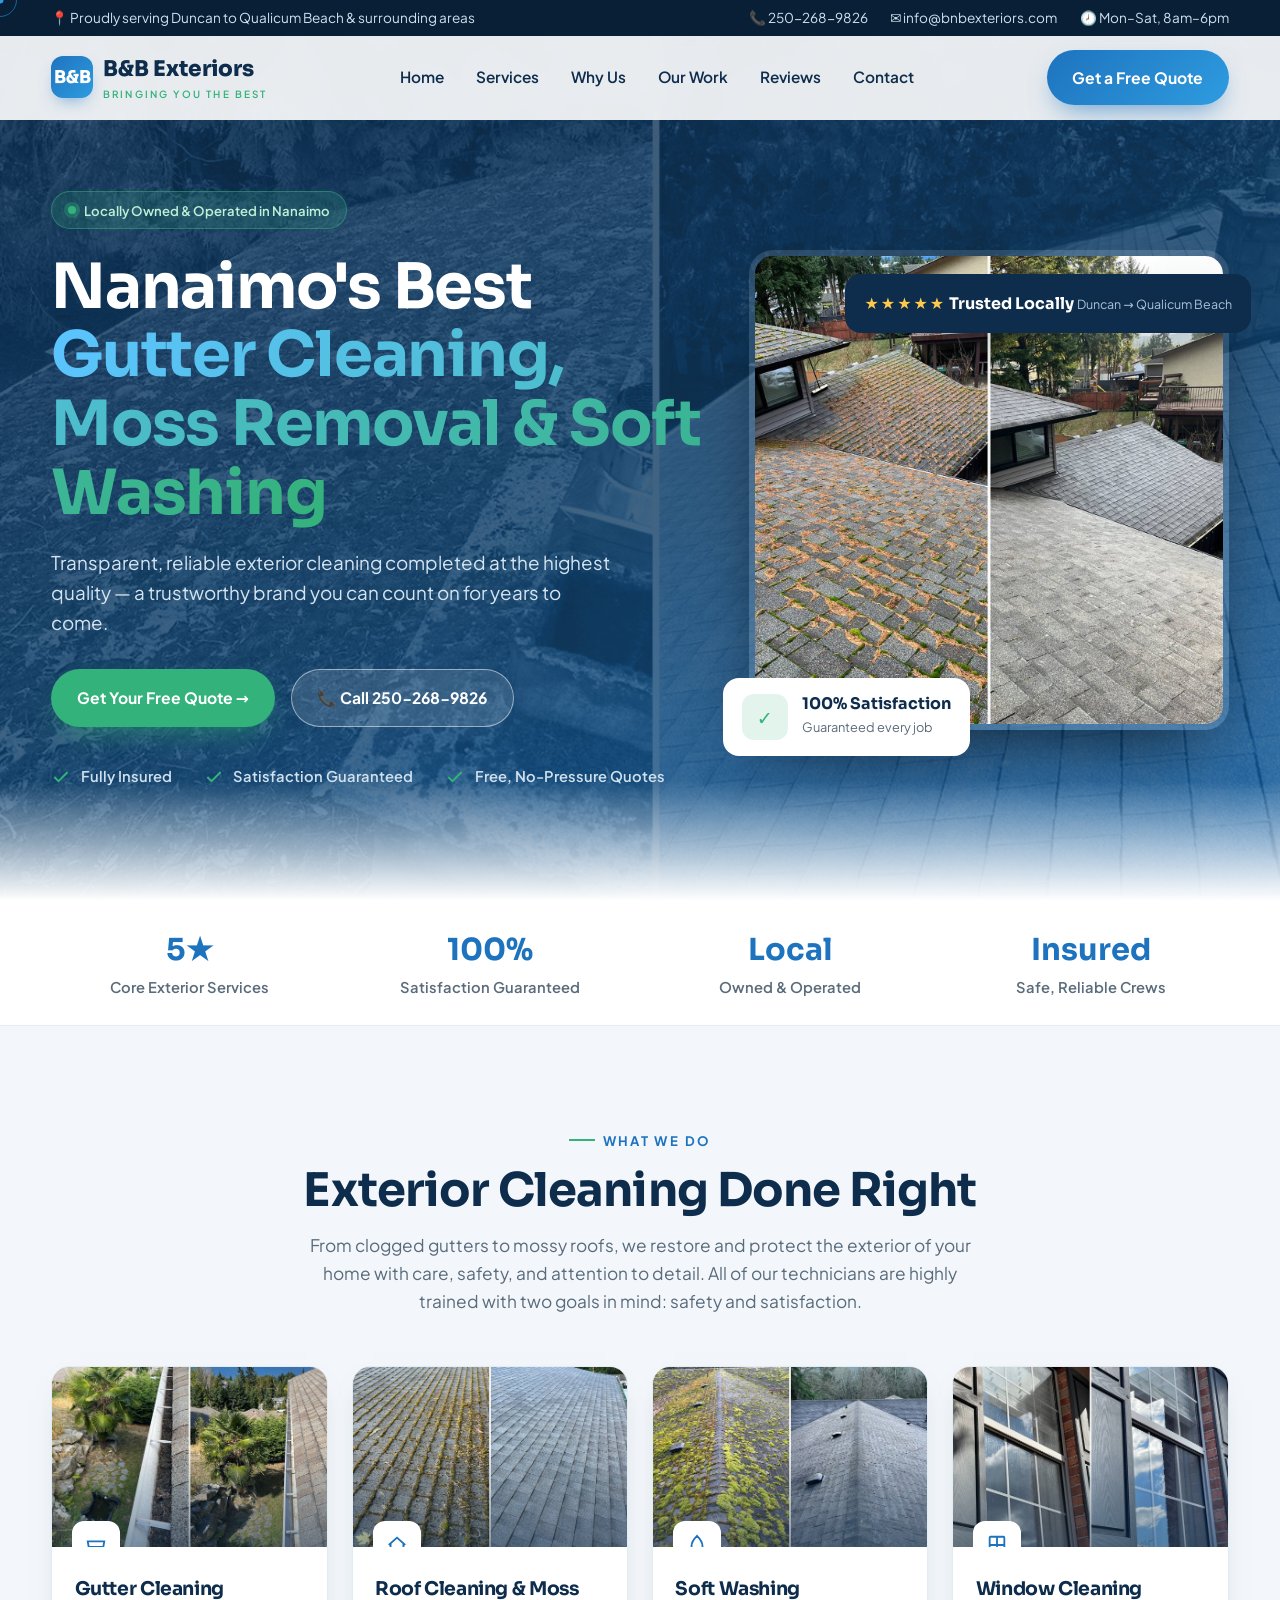
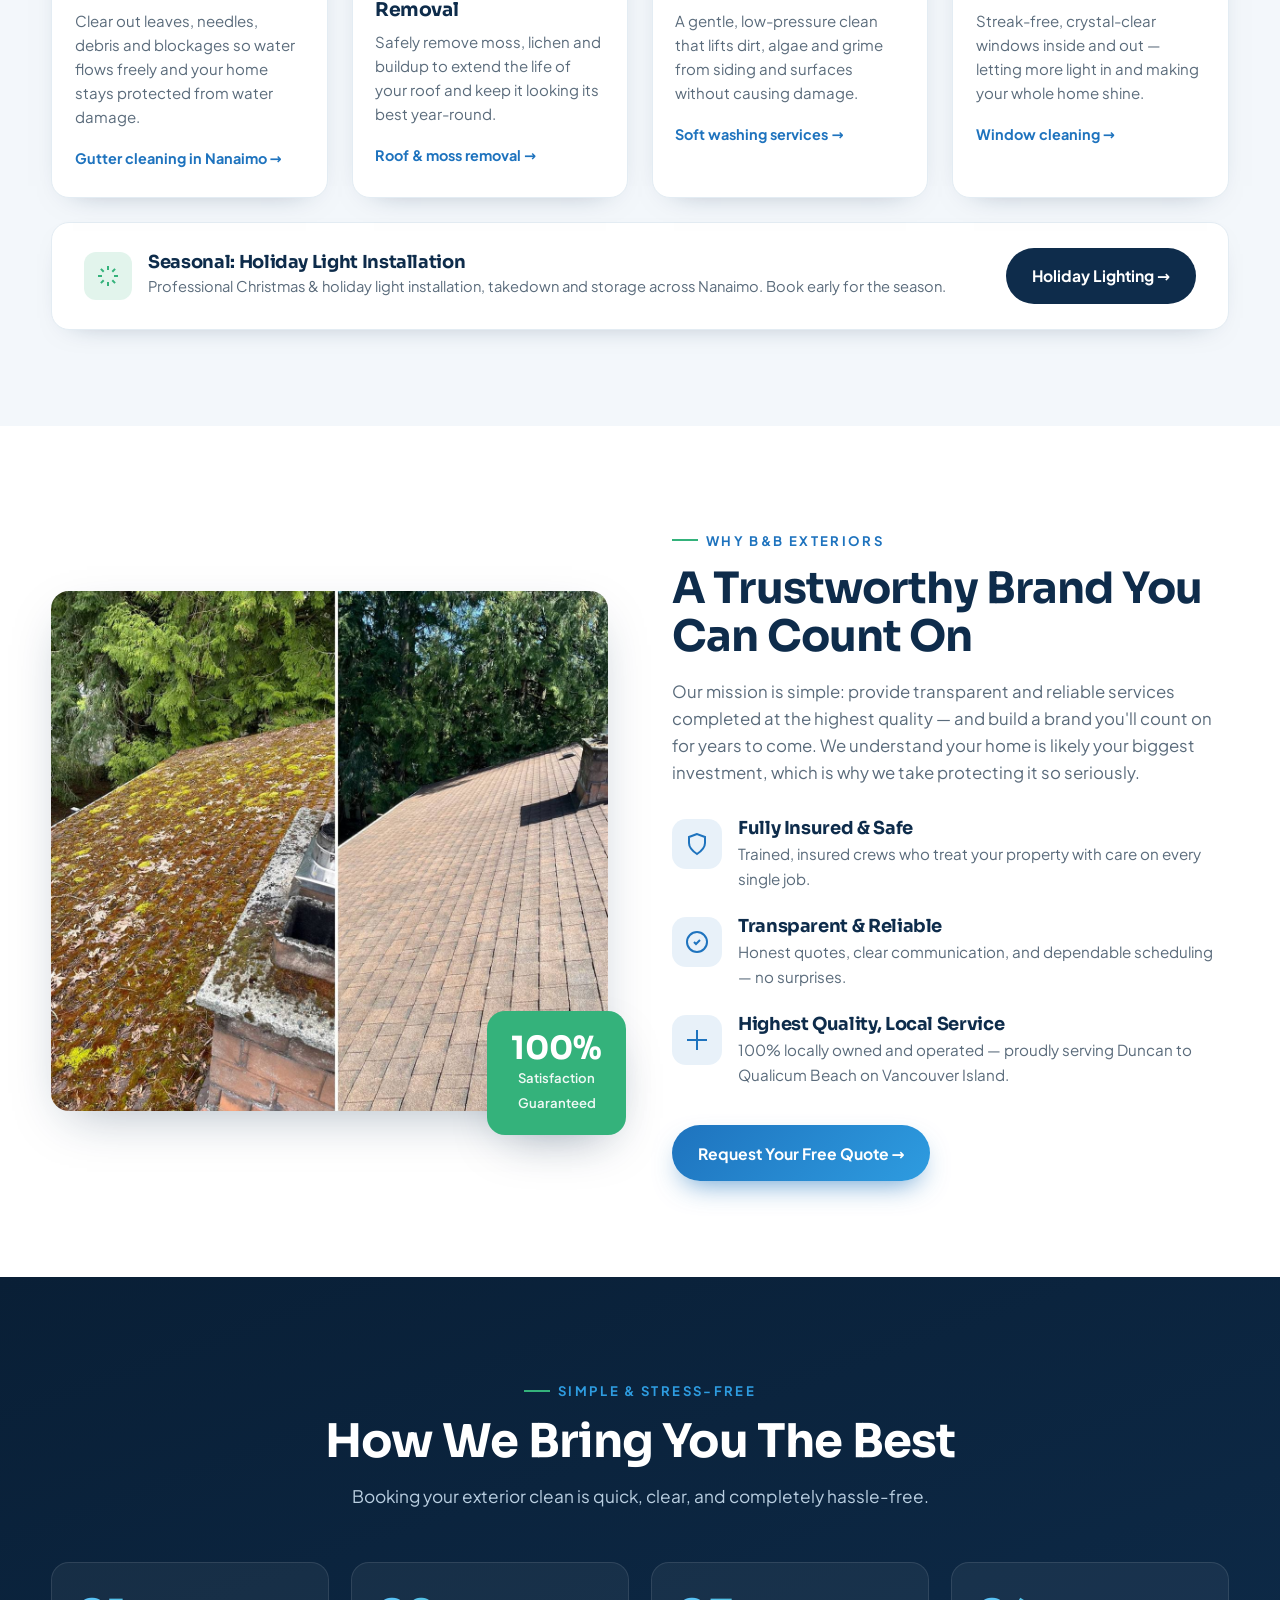
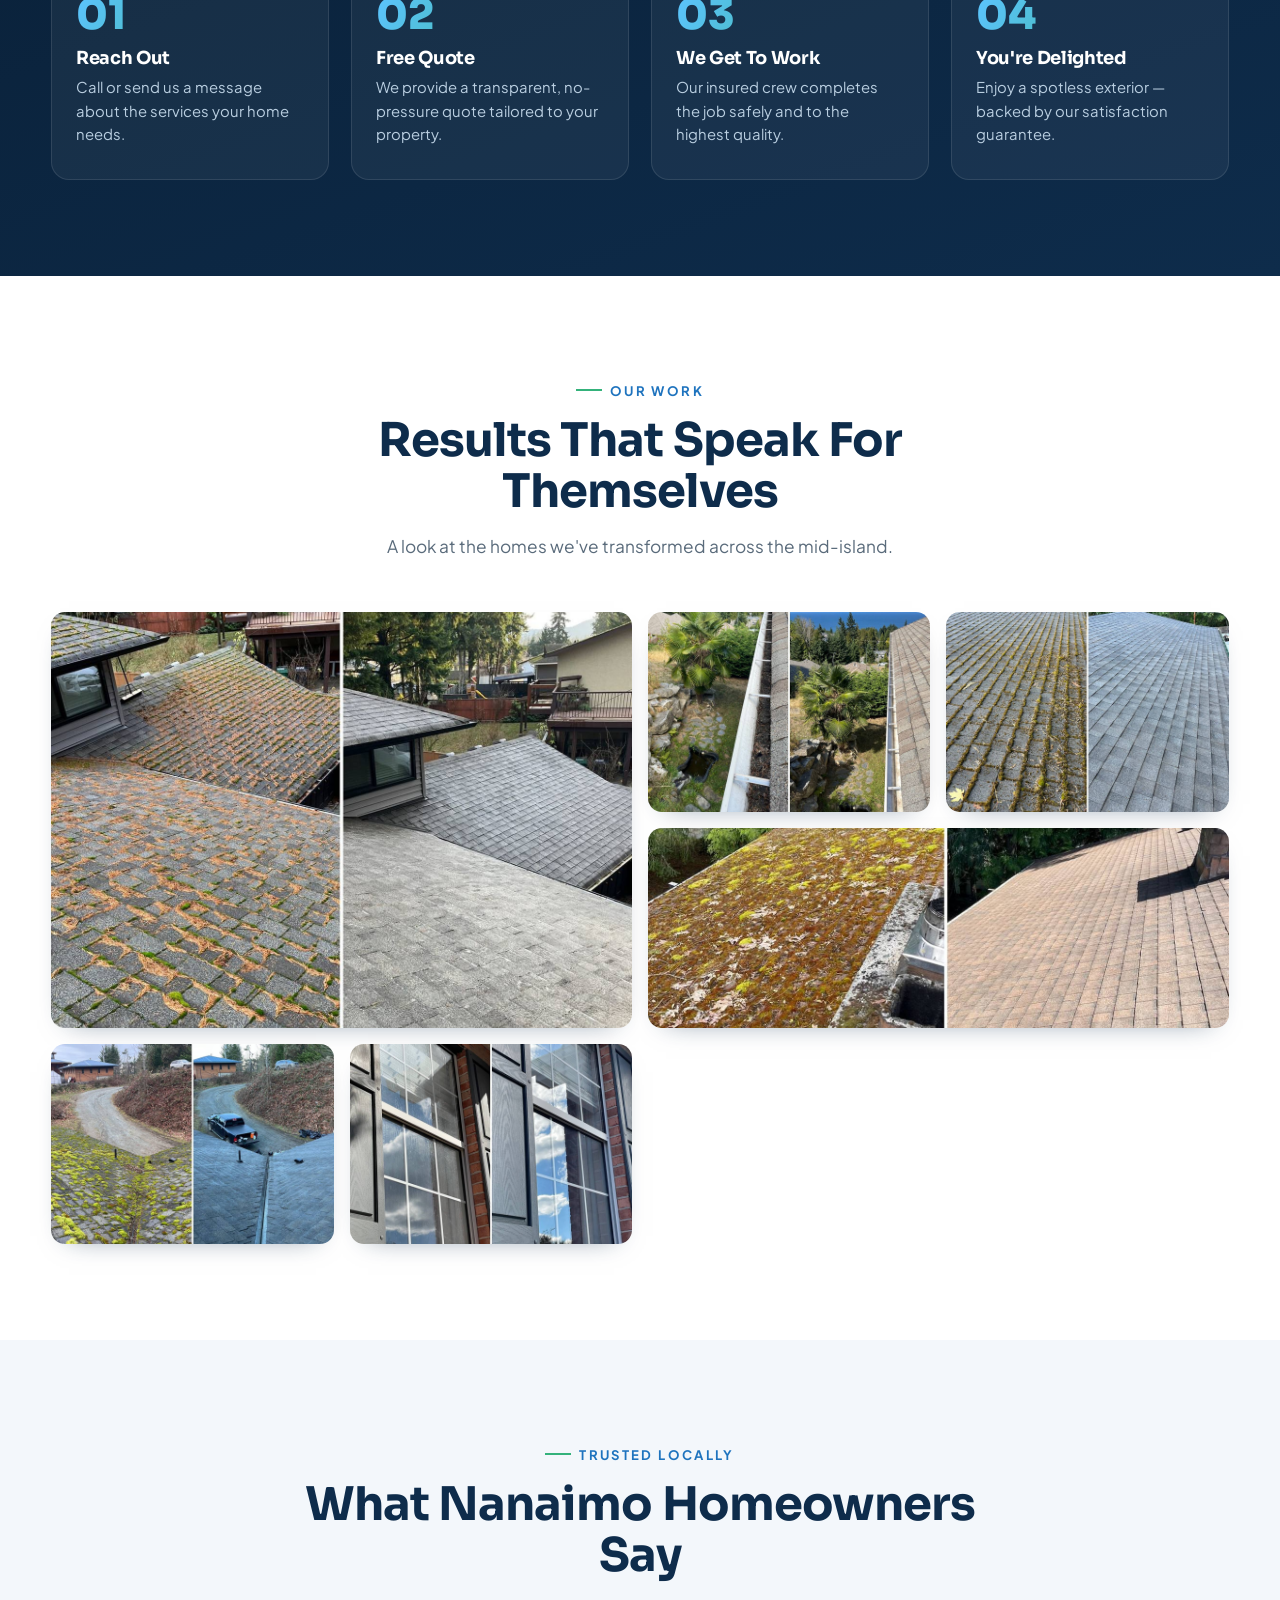
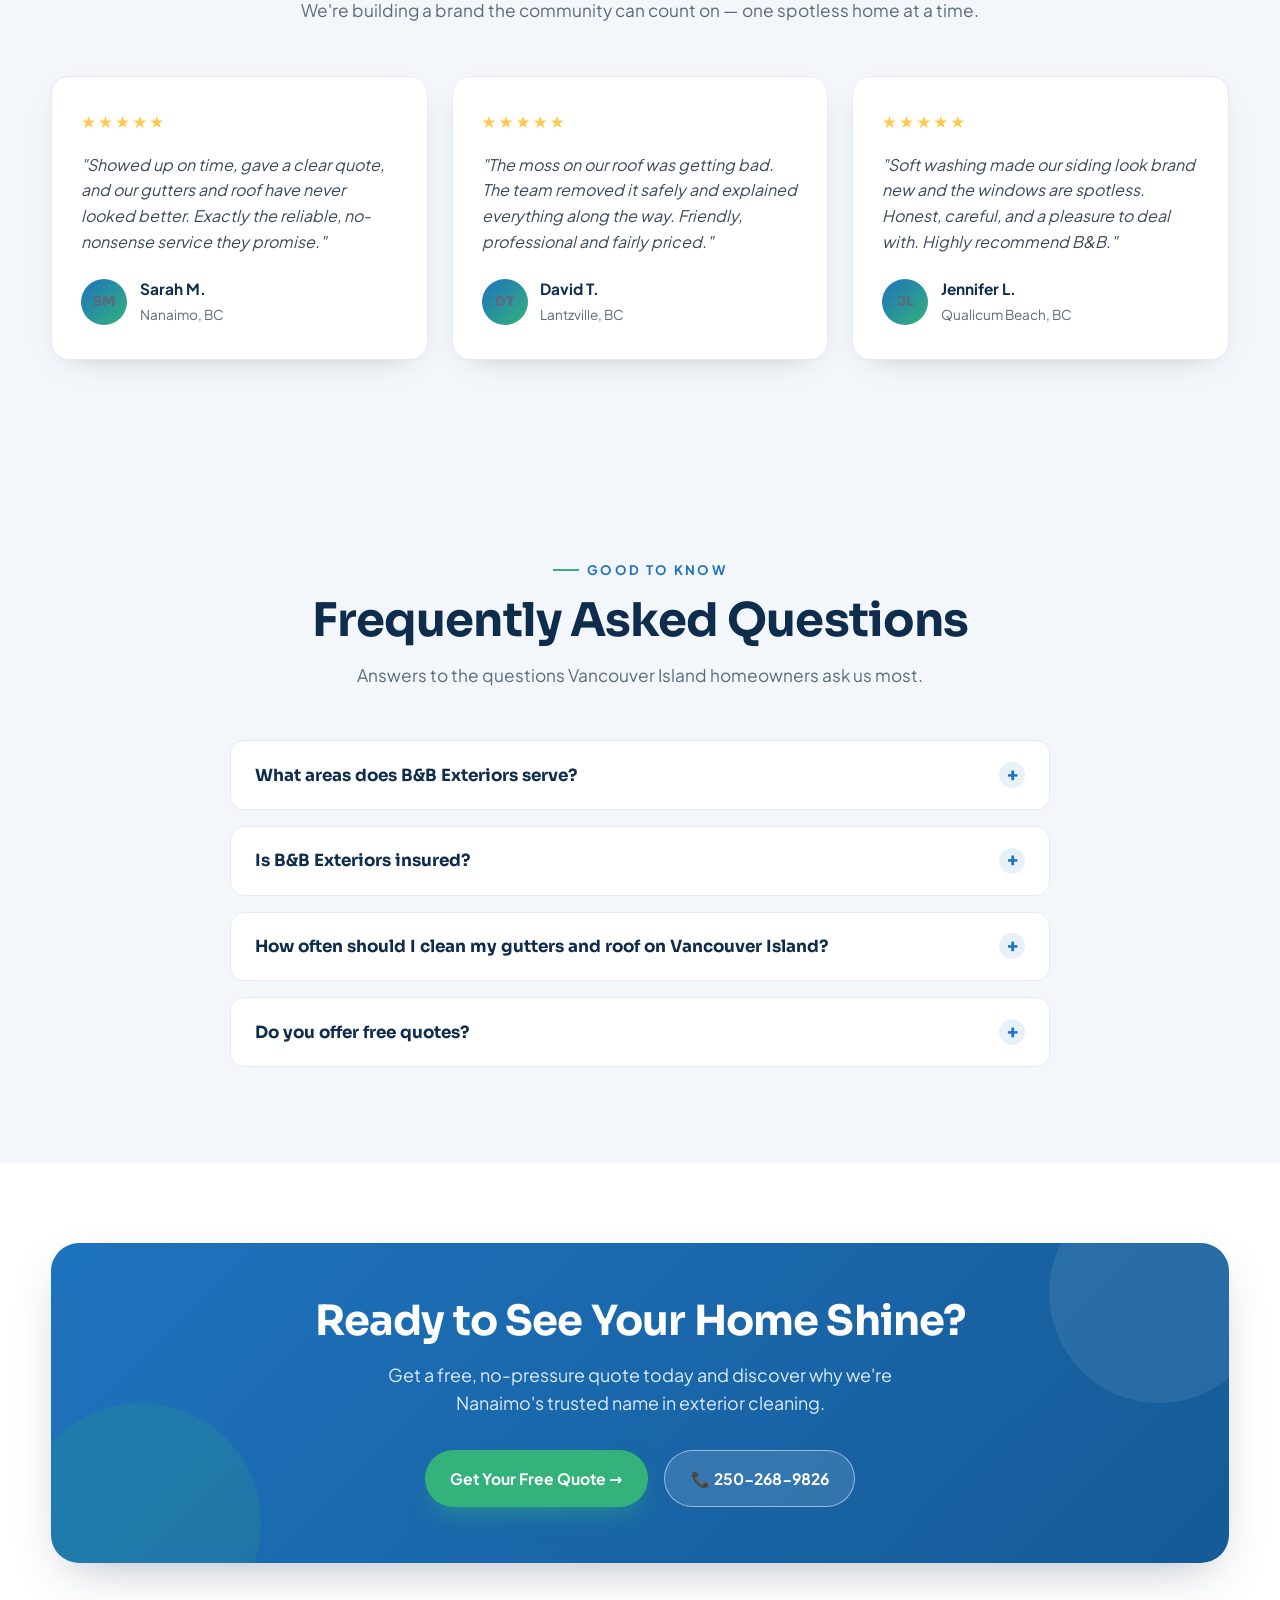
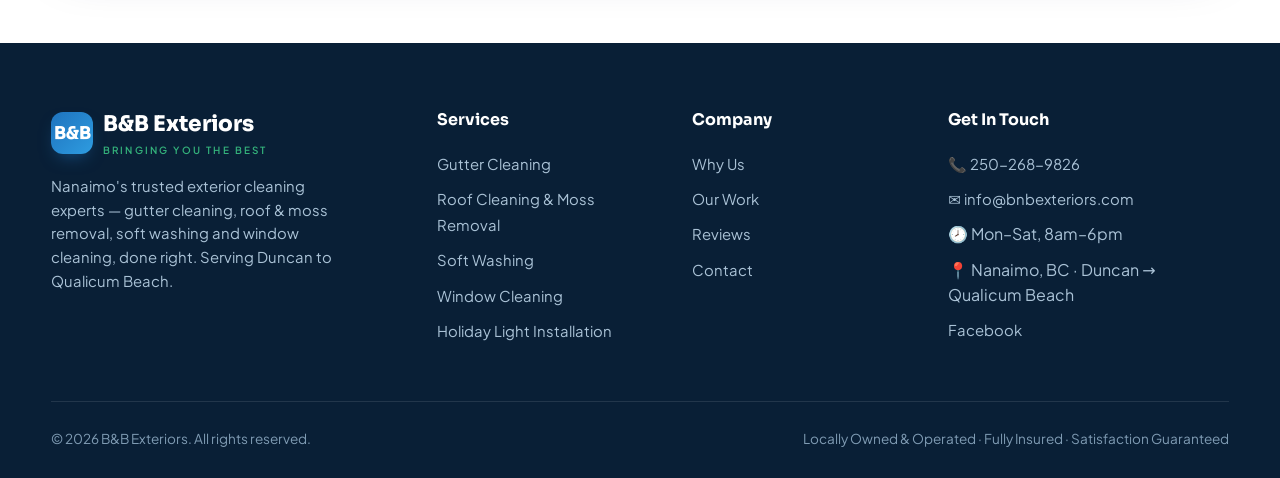
==== commit d040e507: "Add index.html" ====
--- a/index.html
+++ b/index.html
@@ -3,8 +3,8 @@
 <head>
 <meta charset="UTF-8" />
 <meta name="viewport" content="width=device-width, initial-scale=1.0" />
-<title>B&amp;B Exteriors | Gutter Cleaning, Moss Removal &amp; Soft Washing in Nanaimo</title>
-<meta name="description" content="Nanaimo's trusted exterior cleaning experts. Gutter cleaning, roof cleaning &amp; moss removal, soft washing &amp; window cleaning from Duncan to Qualicum Beach. Call 250-268-9826 for a free quote." />
+<title>B&amp;B Exteriors | Gutter Cleaning &amp; Moss Removal Nanaimo, BC</title>
+<meta name="description" content="B&amp;B Exteriors is Nanaimo's trusted exterior cleaning company — gutter cleaning, roof cleaning &amp; moss removal, soft washing and window cleaning from Duncan to Qualicum Beach. Fully insured. Call 250-268-9826 for a free quote." />
 <link rel="canonical" href="https://www.bnbexteriors.com/" />
 <meta name="robots" content="index, follow" />
 <meta name="theme-color" content="#0E2C4B" />
@@ -12,136 +12,128 @@
 <!-- Open Graph -->
 <meta property="og:type" content="website" />
 <meta property="og:site_name" content="B&amp;B Exteriors" />
-<meta property="og:title" content="B&amp;B Exteriors | Gutter Cleaning, Moss Removal &amp; Soft Washing in Nanaimo" />
-<meta property="og:description" content="Nanaimo's trusted exterior cleaning experts — gutter cleaning, roof &amp; moss removal, soft washing and window cleaning from Duncan to Qualicum Beach." />
+<meta property="og:title" content="B&amp;B Exteriors | Gutter Cleaning &amp; Moss Removal Nanaimo, BC" />
+<meta property="og:description" content="Nanaimo's trusted exterior cleaning experts — gutter cleaning, roof &amp; moss removal, soft washing and window cleaning. Serving Duncan to Qualicum Beach. Free quotes." />
 <meta property="og:url" content="https://www.bnbexteriors.com/" />
-<meta property="og:image" content="https://www.bnbexteriors.com/og-image.jpg" />
+<meta property="og:image" content="https://www.bnbexteriors.com/assets/og-image.jpg" />
+<meta property="og:image:width" content="1200" />
+<meta property="og:image:height" content="630" />
 <meta property="og:locale" content="en_CA" />
 <!-- Twitter -->
 <meta name="twitter:card" content="summary_large_image" />
-<meta name="twitter:title" content="B&amp;B Exteriors | Nanaimo Exterior Cleaning" />
-<meta name="twitter:description" content="Gutter cleaning, roof &amp; moss removal, soft washing and window cleaning from Duncan to Qualicum Beach. Free quotes — call 250-268-9826." />
-<meta name="twitter:image" content="https://www.bnbexteriors.com/og-image.jpg" />
-
-<!-- Favicon / touch icons (local) -->
+<meta name="twitter:title" content="B&amp;B Exteriors | Gutter Cleaning &amp; Moss Removal Nanaimo, BC" />
+<meta name="twitter:description" content="Nanaimo's trusted exterior cleaning experts — gutter cleaning, roof &amp; moss removal, soft washing and window cleaning. Serving Duncan to Qualicum Beach." />
+<meta name="twitter:image" content="https://www.bnbexteriors.com/assets/og-image.jpg" />
+
 <link rel="icon" href="/favicon.ico" sizes="any" />
-<link rel="icon" type="image/svg+xml" href="/favicon.svg" />
-<link rel="icon" type="image/png" sizes="32x32" href="/favicon-32x32.png" />
-<link rel="icon" type="image/png" sizes="16x16" href="/favicon-16x16.png" />
-<link rel="apple-touch-icon" href="/apple-touch-icon.png" />
-<link rel="manifest" href="/site.webmanifest" />
-
-<link rel="stylesheet" href="/styles.css" />
-
-<!-- ============================================================
-     Google Tag Manager — PLACEHOLDER.
-     No GTM/GA4/Meta Pixel ID was found in the old bnbexteriors.com
-     source. Paste the client's EXISTING container ID (GTM-XXXXXXX)
-     in both blocks below and uncomment to preserve analytics
-     continuity. See LOOSE-ENDS.md.
-<script>(function(w,d,s,l,i){w[l]=w[l]||[];w[l].push({'gtm.start':
-new Date().getTime(),event:'gtm.js'});var f=d.getElementsByTagName(s)[0],
-j=d.createElement(s),dl=l!='dataLayer'?'&l='+l:'';j.async=true;j.src=
-'https://www.googletagmanager.com/gtm.js?id='+i+dl;f.parentNode.insertBefore(j,f);
-})(window,document,'script','dataLayer','GTM-XXXXXXX');</script>
-     ============================================================ -->
+<link rel="icon" type="image/png" href="/assets/favicon-32.png" sizes="32x32" />
+<link rel="apple-touch-icon" href="/assets/apple-touch-icon.png" />
+<link rel="stylesheet" href="/assets/site.css" />
+<style>.hero{--hero-bg:url('/assets/moss-removal-nanaimo-team.jpg')}</style>
 
 <script type="application/ld+json">
 {
   "@context": "https://schema.org",
-  "@type": "HomeAndConstructionBusiness",
-  "@id": "https://www.bnbexteriors.com/#business",
-  "name": "B&B Exteriors",
-  "alternateName": "B&B Exterior Cleaning",
-  "description": "Locally owned exterior cleaning company serving Nanaimo and Vancouver Island — gutter cleaning, roof cleaning & moss removal, soft washing, window cleaning and holiday lighting.",
-  "url": "https://www.bnbexteriors.com/",
-  "image": "https://www.bnbexteriors.com/og-image.jpg",
-  "logo": "https://www.bnbexteriors.com/apple-touch-icon.png",
-  "telephone": "+1-250-268-9826",
-  "email": "info@bnbexteriors.com",
-  "priceRange": "$$",
-  "slogan": "Bringing You The Best",
-  "address": {
-    "@type": "PostalAddress",
-    "addressLocality": "Nanaimo",
-    "addressRegion": "BC",
-    "addressCountry": "CA"
-  },
-  "geo": { "@type": "GeoCoordinates", "latitude": 49.1659, "longitude": -123.9401 },
-  "areaServed": [
-    {"@type":"City","name":"Nanaimo"},
-    {"@type":"City","name":"Lantzville"},
-    {"@type":"City","name":"Parksville"},
-    {"@type":"City","name":"Qualicum Beach"},
-    {"@type":"City","name":"Duncan"},
-    {"@type":"City","name":"Chemainus"}
-  ],
-  "openingHoursSpecification": [{
-    "@type": "OpeningHoursSpecification",
-    "dayOfWeek": ["Monday","Tuesday","Wednesday","Thursday","Friday","Saturday"],
-    "opens": "08:00", "closes": "18:00"
-  }],
-  "sameAs": ["https://www.facebook.com/profile.php?id=100092324195486"],
-  "hasOfferCatalog": {
-    "@type": "OfferCatalog",
-    "name": "Exterior Cleaning Services",
-    "itemListElement": [
-      {"@type":"Offer","itemOffered":{"@type":"Service","name":"Gutter Cleaning","url":"https://www.bnbexteriors.com/gutter-cleaning/"}},
-      {"@type":"Offer","itemOffered":{"@type":"Service","name":"Roof Cleaning & Moss Removal","url":"https://www.bnbexteriors.com/roof-cleaning-moss-removal/"}},
-      {"@type":"Offer","itemOffered":{"@type":"Service","name":"Soft Washing","url":"https://www.bnbexteriors.com/soft-washing/"}},
-      {"@type":"Offer","itemOffered":{"@type":"Service","name":"Window Cleaning","url":"https://www.bnbexteriors.com/window-cleaning/"}},
-      {"@type":"Offer","itemOffered":{"@type":"Service","name":"Holiday Lighting","url":"https://www.bnbexteriors.com/holiday-lighting/"}}
-    ]
-  },
-  "aggregateRating": {
-    "@type": "AggregateRating",
-    "ratingValue": "5.0",
-    "reviewCount": "3"
-  }
-}
-</script>
-<script type="application/ld+json">
-{
-  "@context": "https://schema.org",
-  "@type": "WebSite",
-  "@id": "https://www.bnbexteriors.com/#website",
-  "url": "https://www.bnbexteriors.com/",
-  "name": "B&B Exteriors",
-  "publisher": { "@id": "https://www.bnbexteriors.com/#business" },
-  "inLanguage": "en-CA"
-}
-</script>
-<script type="application/ld+json">
-{
-  "@context": "https://schema.org",
-  "@type": "Organization",
-  "@id": "https://www.bnbexteriors.com/#organization",
-  "name": "B&B Exteriors",
-  "url": "https://www.bnbexteriors.com/",
-  "logo": "https://www.bnbexteriors.com/apple-touch-icon.png",
-  "telephone": "+1-250-268-9826",
-  "sameAs": ["https://www.facebook.com/profile.php?id=100092324195486"]
-}
-</script>
-<script type="application/ld+json">
-{
-  "@context": "https://schema.org",
-  "@type": "FAQPage",
-  "mainEntity": [
-    {"@type":"Question","name":"What areas do you serve?","acceptedAnswer":{"@type":"Answer","text":"We're locally owned and operated in Nanaimo and serve homes from Duncan to Qualicum Beach, including Lantzville, Parksville, Chemainus and surrounding mid-Vancouver Island communities."}},
-    {"@type":"Question","name":"How often should gutters be cleaned?","acceptedAnswer":{"@type":"Answer","text":"For most homes on Vancouver Island we recommend cleaning gutters 1–2 times a year depending on how many trees surround your property, to prevent overflow damage to your roof, fascia, siding and foundation."}},
-    {"@type":"Question","name":"Do you pressure wash roofs?","acceptedAnswer":{"@type":"Answer","text":"No. We never pressure wash roofs — it can be extremely damaging. We remove moss and debris with non-abrasive nylon brushes and apply a biodegradable moss-prevention treatment that lasts 1–3 years."}},
-    {"@type":"Question","name":"Are your cleaning products safe?","acceptedAnswer":{"@type":"Answer","text":"Yes. Our soft washing and cleaning solutions are biodegradable, eco-friendly and pet-friendly, and are gentle on vinyl siding and sensitive surfaces such as asphalt shingles."}},
-    {"@type":"Question","name":"How do I get a quote?","acceptedAnswer":{"@type":"Answer","text":"Call or text 250-268-9826, email info@bnbexteriors.com, or fill out the free-quote form on our website. We provide transparent, no-pressure quotes tailored to your property."}}
+  "@graph": [
+    {
+      "@type": "HomeAndConstructionBusiness",
+      "@id": "https://www.bnbexteriors.com/#business",
+      "name": "B&B Exteriors",
+      "alternateName": "B&B Exterior Cleaning",
+      "url": "https://www.bnbexteriors.com/",
+      "image": "https://www.bnbexteriors.com/assets/og-image.jpg",
+      "logo": "https://www.bnbexteriors.com/assets/bnb-exteriors-logo.png",
+      "telephone": "+1-250-268-9826",
+      "email": "info@bnbexteriors.com",
+      "priceRange": "$$",
+      "description": "Locally owned and operated exterior cleaning company in Nanaimo, BC offering gutter cleaning, roof cleaning and moss removal, soft washing and window cleaning across Vancouver Island.",
+      "address": {
+        "@type": "PostalAddress",
+        "addressLocality": "Nanaimo",
+        "addressRegion": "BC",
+        "addressCountry": "CA"
+      },
+      "geo": {
+        "@type": "GeoCoordinates",
+        "latitude": "49.1659",
+        "longitude": "-123.9401"
+      },
+      "areaServed": [
+        {"@type":"City","name":"Nanaimo"},
+        {"@type":"City","name":"Duncan"},
+        {"@type":"City","name":"Ladysmith"},
+        {"@type":"City","name":"Lantzville"},
+        {"@type":"City","name":"Parksville"},
+        {"@type":"City","name":"Qualicum Beach"}
+      ],
+      "openingHoursSpecification": [{
+        "@type": "OpeningHoursSpecification",
+        "dayOfWeek": ["Monday","Tuesday","Wednesday","Thursday","Friday","Saturday"],
+        "opens": "08:00",
+        "closes": "18:00"
+      }],
+      "sameAs": ["https://www.facebook.com/profile.php?id=100092324195486"],
+      "aggregateRating": {
+        "@type": "AggregateRating",
+        "ratingValue": "5.0",
+        "reviewCount": "3"
+      },
+      "hasOfferCatalog": {
+        "@type": "OfferCatalog",
+        "name": "Exterior Cleaning Services",
+        "itemListElement": [
+          {"@type":"Offer","itemOffered":{"@type":"Service","name":"Gutter Cleaning","url":"https://www.bnbexteriors.com/gutter-cleaning-nanaimo/"}},
+          {"@type":"Offer","itemOffered":{"@type":"Service","name":"Roof Cleaning & Moss Removal","url":"https://www.bnbexteriors.com/roof-cleaning-moss-removal-nanaimo/"}},
+          {"@type":"Offer","itemOffered":{"@type":"Service","name":"Soft Washing","url":"https://www.bnbexteriors.com/soft-washing-nanaimo/"}},
+          {"@type":"Offer","itemOffered":{"@type":"Service","name":"Window Cleaning","url":"https://www.bnbexteriors.com/window-cleaning-nanaimo/"}},
+          {"@type":"Offer","itemOffered":{"@type":"Service","name":"Holiday Light Installation","url":"https://www.bnbexteriors.com/holiday-light-installation-nanaimo/"}}
+        ]
+      }
+    },
+    {
+      "@type": "Organization",
+      "@id": "https://www.bnbexteriors.com/#organization",
+      "name": "B&B Exteriors",
+      "url": "https://www.bnbexteriors.com/",
+      "logo": "https://www.bnbexteriors.com/assets/bnb-exteriors-logo.png",
+      "sameAs": ["https://www.facebook.com/profile.php?id=100092324195486"]
+    },
+    {
+      "@type": "WebSite",
+      "@id": "https://www.bnbexteriors.com/#website",
+      "url": "https://www.bnbexteriors.com/",
+      "name": "B&B Exteriors",
+      "publisher": {"@id": "https://www.bnbexteriors.com/#organization"},
+      "inLanguage": "en-CA"
+    },
+    {
+      "@type": "BreadcrumbList",
+      "itemListElement": [
+        {"@type":"ListItem","position":1,"name":"Home","item":"https://www.bnbexteriors.com/"}
+      ]
+    },
+    {
+      "@type": "AggregateRating",
+      "@id": "https://www.bnbexteriors.com/#rating",
+      "itemReviewed": {"@id": "https://www.bnbexteriors.com/#business"},
+      "ratingValue": "5.0",
+      "reviewCount": "3"
+    },
+    {
+      "@type": "FAQPage",
+      "mainEntity": [
+        {"@type":"Question","name":"What areas does B&B Exteriors serve?","acceptedAnswer":{"@type":"Answer","text":"We proudly serve Nanaimo and the surrounding mid-island communities between Duncan and Qualicum Beach, including Ladysmith, Lantzville and Parksville."}},
+        {"@type":"Question","name":"Is B&B Exteriors insured?","acceptedAnswer":{"@type":"Answer","text":"Yes. B&B Exteriors is fully insured and our technicians are trained professionals focused on safety and satisfaction on every job."}},
+        {"@type":"Question","name":"How often should I have my gutters and roof cleaned on Vancouver Island?","acceptedAnswer":{"@type":"Answer","text":"Because of the abundance of leaves, needles and rain on Vancouver Island, we recommend gutter cleaning 1–2 times per year and a roof moss treatment as needed to protect your roof's lifespan."}},
+        {"@type":"Question","name":"Do you offer free quotes?","acceptedAnswer":{"@type":"Answer","text":"Absolutely. We provide free, no-pressure quotes. Call 250-268-9826 or request a quote through our contact form."}}
+      ]
+    }
   ]
 }
 </script>
 </head>
 <body>
-<!-- Google Tag Manager (noscript) — add the container ID alongside the head snippet above.
-<noscript><iframe src="https://www.googletagmanager.com/ns.html?id=GTM-XXXXXXX" height="0" width="0" style="display:none;visibility:hidden"></iframe></noscript> -->
-
-<a class="skip-link" href="#services">Skip to content</a>
+
 <div class="cur-dot"></div>
 <div class="cur-ring"></div>
 
@@ -158,7 +150,7 @@
     </div>
   </div>
   <div class="navbar">
-    <nav class="wrap" aria-label="Primary">
+    <nav class="wrap">
       <a href="/" class="logo" aria-label="B&amp;B Exteriors home">
         <span class="mark">B&amp;B</span>
         <span>B&amp;B Exteriors<small>Bringing You The Best</small></span>
@@ -172,8 +164,8 @@
         <li><a href="/contact/">Contact</a></li>
       </ul>
       <div class="nav-cta">
-        <a href="#contact" class="btn btn-primary">Get a Free Quote</a>
-        <button class="menu-btn" id="menuBtn" aria-label="Menu" aria-expanded="false"><span></span><span></span><span></span></button>
+        <a href="/contact/" class="btn btn-primary">Get a Free Quote</a>
+        <button class="menu-btn" id="menuBtn" aria-label="Menu"><span></span><span></span><span></span></button>
       </div>
     </nav>
   </div>
@@ -187,17 +179,17 @@
       <h1>Nanaimo's Best <span class="hl">Gutter Cleaning, Moss Removal &amp; Soft Washing</span></h1>
       <p class="lead">Transparent, reliable exterior cleaning completed at the highest quality — a trustworthy brand you can count on for years to come.</p>
       <div class="hero-cta">
-        <a href="#contact" class="btn btn-green">Get Your Free Quote →</a>
+        <a href="/contact/" class="btn btn-green">Get Your Free Quote →</a>
         <a href="tel:+12502689826" class="btn btn-ghost">📞 Call 250-268-9826</a>
       </div>
       <div class="hero-trust">
-        <div class="it"><svg width="20" height="20" viewBox="0 0 24 24" fill="none" stroke="currentColor" stroke-width="2.4" aria-hidden="true"><path d="M20 6 9 17l-5-5"/></svg> Fully Insured</div>
-        <div class="it"><svg width="20" height="20" viewBox="0 0 24 24" fill="none" stroke="currentColor" stroke-width="2.4" aria-hidden="true"><path d="M20 6 9 17l-5-5"/></svg> Satisfaction Guaranteed</div>
-        <div class="it"><svg width="20" height="20" viewBox="0 0 24 24" fill="none" stroke="currentColor" stroke-width="2.4" aria-hidden="true"><path d="M20 6 9 17l-5-5"/></svg> Free, No-Pressure Quotes</div>
+        <div class="it"><svg width="20" height="20" viewBox="0 0 24 24" fill="none" stroke="currentColor" stroke-width="2.4"><path d="M20 6 9 17l-5-5"/></svg> Fully Insured</div>
+        <div class="it"><svg width="20" height="20" viewBox="0 0 24 24" fill="none" stroke="currentColor" stroke-width="2.4"><path d="M20 6 9 17l-5-5"/></svg> Satisfaction Guaranteed</div>
+        <div class="it"><svg width="20" height="20" viewBox="0 0 24 24" fill="none" stroke="currentColor" stroke-width="2.4"><path d="M20 6 9 17l-5-5"/></svg> Free, No-Pressure Quotes</div>
       </div>
     </div>
     <div class="hero-card reveal">
-      <img src="/images/hero-exterior-cleaning-nanaimo.jpg" width="700" height="480" alt="B&amp;B Exteriors cleaning a home exterior in Nanaimo, BC" fetchpriority="high" />
+      <img src="/assets/exterior-cleaning-nanaimo-home.jpg" width="800" height="480" alt="B&amp;B Exteriors crew cleaning a home exterior in Nanaimo, BC" />
       <div class="hero-float f1">
         <span class="ic">✓</span>
         <span class="tx"><b>100% Satisfaction</b><span>Guaranteed every job</span></span>
@@ -229,49 +221,59 @@
     <div class="sec-head reveal">
       <span class="eyebrow">What We Do</span>
       <h2>Exterior Cleaning Done Right</h2>
-      <p>From clogged gutters to mossy roofs, we restore and protect the exterior of your home with care, safety, and attention to detail — plus seasonal holiday lighting to finish the year off bright.</p>
+      <p>From clogged gutters to mossy roofs, we restore and protect the exterior of your home with care, safety, and attention to detail. All of our technicians are highly trained with two goals in mind: safety and satisfaction.</p>
     </div>
     <div class="svc-grid">
       <article class="svc reveal">
-        <div class="ph"><img src="/images/gutter-cleaning-nanaimo.jpg" width="320" height="180" loading="lazy" alt="Gutter cleaning in Nanaimo, BC" />
-          <span class="ic" aria-hidden="true"><svg width="22" height="22" viewBox="0 0 24 24" fill="none" stroke="currentColor" stroke-width="2"><path d="M3 8h18l-1 6H4z"/><path d="M7 14v5M17 14v5"/></svg></span>
+        <div class="ph"><img src="/assets/gutter-cleaning-nanaimo-detail.jpg" loading="lazy" alt="Gutter cleaning service in Nanaimo, BC" />
+          <span class="ic"><svg width="22" height="22" viewBox="0 0 24 24" fill="none" stroke="currentColor" stroke-width="2"><path d="M3 8h18l-1 6H4z"/><path d="M7 14v5M17 14v5"/></svg></span>
         </div>
         <div class="bd">
           <h3>Gutter Cleaning</h3>
-          <p>Clear out leaves, debris and blockages so water flows freely and your home stays protected from water damage.</p>
-          <a href="/gutter-cleaning/" class="more">Gutter cleaning details →</a>
+          <p>Clear out leaves, needles, debris and blockages so water flows freely and your home stays protected from water damage.</p>
+          <a href="/gutter-cleaning-nanaimo/" class="more">Gutter cleaning in Nanaimo →</a>
         </div>
       </article>
       <article class="svc reveal">
-        <div class="ph"><img src="/images/roof-cleaning-moss-removal-nanaimo.jpg" width="320" height="180" loading="lazy" alt="Roof cleaning and moss removal in Nanaimo, BC" />
-          <span class="ic" aria-hidden="true"><svg width="22" height="22" viewBox="0 0 24 24" fill="none" stroke="currentColor" stroke-width="2"><path d="M3 12 12 4l9 8"/><path d="M5 11v8h14v-8"/></svg></span>
+        <div class="ph"><img src="/assets/roof-cleaning-moss-removal-nanaimo.jpg" loading="lazy" alt="Roof cleaning and moss removal on a Nanaimo home" />
+          <span class="ic"><svg width="22" height="22" viewBox="0 0 24 24" fill="none" stroke="currentColor" stroke-width="2"><path d="M3 12 12 4l9 8"/><path d="M5 11v8h14v-8"/></svg></span>
         </div>
         <div class="bd">
           <h3>Roof Cleaning &amp; Moss Removal</h3>
           <p>Safely remove moss, lichen and buildup to extend the life of your roof and keep it looking its best year-round.</p>
-          <a href="/roof-cleaning-moss-removal/" class="more">Roof &amp; moss removal details →</a>
+          <a href="/roof-cleaning-moss-removal-nanaimo/" class="more">Roof &amp; moss removal →</a>
         </div>
       </article>
       <article class="svc reveal">
-        <div class="ph"><img src="/images/soft-washing-nanaimo.png" width="320" height="180" loading="lazy" alt="Soft washing house siding in Nanaimo, BC" />
-          <span class="ic" aria-hidden="true"><svg width="22" height="22" viewBox="0 0 24 24" fill="none" stroke="currentColor" stroke-width="2"><path d="M12 2s6 6 6 11a6 6 0 0 1-12 0c0-5 6-11 6-11Z"/></svg></span>
+        <div class="ph"><img src="/assets/gutter-cleaning-nanaimo.jpg" loading="lazy" alt="Soft washing house siding in Nanaimo" />
+          <span class="ic"><svg width="22" height="22" viewBox="0 0 24 24" fill="none" stroke="currentColor" stroke-width="2"><path d="M12 2s6 6 6 11a6 6 0 0 1-12 0c0-5 6-11 6-11Z"/></svg></span>
         </div>
         <div class="bd">
           <h3>Soft Washing</h3>
           <p>A gentle, low-pressure clean that lifts dirt, algae and grime from siding and surfaces without causing damage.</p>
-          <a href="/soft-washing/" class="more">Soft washing details →</a>
+          <a href="/soft-washing-nanaimo/" class="more">Soft washing services →</a>
         </div>
       </article>
       <article class="svc reveal">
-        <div class="ph"><img src="/images/window-cleaning-nanaimo.png" width="320" height="180" loading="lazy" alt="Window cleaning in Nanaimo, BC" />
-          <span class="ic" aria-hidden="true"><svg width="22" height="22" viewBox="0 0 24 24" fill="none" stroke="currentColor" stroke-width="2"><rect x="4" y="3" width="16" height="18" rx="1"/><path d="M4 12h16M12 3v18"/></svg></span>
+        <div class="ph"><img src="/assets/window-cleaning-nanaimo-detail.jpg" loading="lazy" alt="Streak-free window cleaning in Nanaimo" />
+          <span class="ic"><svg width="22" height="22" viewBox="0 0 24 24" fill="none" stroke="currentColor" stroke-width="2"><rect x="4" y="3" width="16" height="18" rx="1"/><path d="M4 12h16M12 3v18"/></svg></span>
         </div>
         <div class="bd">
           <h3>Window Cleaning</h3>
           <p>Streak-free, crystal-clear windows inside and out — letting more light in and making your whole home shine.</p>
-          <a href="/window-cleaning/" class="more">Window cleaning details →</a>
+          <a href="/window-cleaning-nanaimo/" class="more">Window cleaning →</a>
         </div>
       </article>
+    </div>
+    <div class="also reveal">
+      <div class="lt">
+        <span class="ic"><svg width="24" height="24" viewBox="0 0 24 24" fill="none" stroke="currentColor" stroke-width="2"><path d="M12 2v4M12 18v4M4.9 4.9l2.8 2.8M16.3 16.3l2.8 2.8M2 12h4M18 12h4M4.9 19.1l2.8-2.8M16.3 7.7l2.8-2.8"/></svg></span>
+        <div>
+          <h3>Seasonal: Holiday Light Installation</h3>
+          <p>Professional Christmas &amp; holiday light installation, takedown and storage across Nanaimo. Book early for the season.</p>
+        </div>
+      </div>
+      <a href="/holiday-light-installation-nanaimo/" class="btn btn-dark">Holiday Lighting →</a>
     </div>
   </div>
 </section>
@@ -280,26 +282,26 @@
 <section class="why pad" id="why">
   <div class="wrap">
     <div class="why-imgs reveal">
-      <img src="/images/bnb-exteriors-team-nanaimo.jpg" width="600" height="520" loading="lazy" alt="B&amp;B Exteriors team cleaning a home exterior on Vancouver Island" />
+      <img src="/assets/moss-removal-nanaimo-team.jpg" loading="lazy" alt="B&amp;B Exteriors team removing moss from a Nanaimo roof" />
       <div class="badge2"><b>100%</b><span>Satisfaction<br>Guaranteed</span></div>
     </div>
     <div class="reveal">
       <span class="eyebrow">Why B&amp;B Exteriors</span>
       <h2 style="font-size:clamp(1.9rem,3.8vw,2.7rem);margin-bottom:1.2rem;">A Trustworthy Brand You Can Count On</h2>
-      <p style="color:var(--slate);margin-bottom:2rem;font-size:1.08rem;">We are B&amp;B Exteriors — a 100% locally owned and operated exterior cleaning company. Our mission is simple: provide transparent and reliable services completed at the highest quality, with technicians who prioritize safety, satisfaction and attention to detail on every job.</p>
+      <p style="color:var(--slate);margin-bottom:2rem;font-size:1.05rem;">Our mission is simple: provide transparent and reliable services completed at the highest quality — and build a brand you'll count on for years to come. We understand your home is likely your biggest investment, which is why we take protecting it so seriously.</p>
       <div class="feat">
-        <div class="fic" aria-hidden="true"><svg width="24" height="24" viewBox="0 0 24 24" fill="none" stroke="currentColor" stroke-width="2"><path d="M12 2 4 5v6c0 5 3.5 8 8 11 4.5-3 8-6 8-11V5z"/></svg></div>
-        <div><h3>Fully Insured &amp; Safe</h3><p>Trained, insured crews who treat your property with care on every single job.</p></div>
+        <div class="fic"><svg width="24" height="24" viewBox="0 0 24 24" fill="none" stroke="currentColor" stroke-width="2"><path d="M12 2 4 5v6c0 5 3.5 8 8 11 4.5-3 8-6 8-11V5z"/></svg></div>
+        <div><h4>Fully Insured &amp; Safe</h4><p>Trained, insured crews who treat your property with care on every single job.</p></div>
       </div>
       <div class="feat">
-        <div class="fic" aria-hidden="true"><svg width="24" height="24" viewBox="0 0 24 24" fill="none" stroke="currentColor" stroke-width="2"><circle cx="12" cy="12" r="10"/><path d="m9 12 2 2 4-4"/></svg></div>
-        <div><h3>Transparent &amp; Reliable</h3><p>Honest quotes, clear communication, and dependable scheduling — no surprises.</p></div>
+        <div class="fic"><svg width="24" height="24" viewBox="0 0 24 24" fill="none" stroke="currentColor" stroke-width="2"><circle cx="12" cy="12" r="10"/><path d="m9 12 2 2 4-4"/></svg></div>
+        <div><h4>Transparent &amp; Reliable</h4><p>Honest quotes, clear communication, and dependable scheduling — no surprises.</p></div>
       </div>
       <div class="feat">
-        <div class="fic" aria-hidden="true"><svg width="24" height="24" viewBox="0 0 24 24" fill="none" stroke="currentColor" stroke-width="2"><path d="M12 2v20M2 12h20"/></svg></div>
-        <div><h3>Highest Quality, Local Service</h3><p>Locally owned and operated — proudly serving Duncan to Qualicum Beach.</p></div>
-      </div>
-      <a href="#contact" class="btn btn-primary" style="margin-top:.8rem;">Request Your Free Quote →</a>
+        <div class="fic"><svg width="24" height="24" viewBox="0 0 24 24" fill="none" stroke="currentColor" stroke-width="2"><path d="M12 2v20M2 12h20"/></svg></div>
+        <div><h4>Highest Quality, Local Service</h4><p>100% locally owned and operated — proudly serving Duncan to Qualicum Beach on Vancouver Island.</p></div>
+      </div>
+      <a href="/contact/" class="btn btn-primary" style="margin-top:.8rem;">Request Your Free Quote →</a>
     </div>
   </div>
 </section>
@@ -313,10 +315,10 @@
       <p>Booking your exterior clean is quick, clear, and completely hassle-free.</p>
     </div>
     <div class="steps">
-      <div class="step reveal"><div class="n">01</div><h3>Reach Out</h3><p>Call or send us a message about the services your home needs.</p></div>
-      <div class="step reveal"><div class="n">02</div><h3>Free Quote</h3><p>We provide a transparent, no-pressure quote tailored to your property.</p></div>
-      <div class="step reveal"><div class="n">03</div><h3>We Get To Work</h3><p>Our insured crew completes the job safely and to the highest quality.</p></div>
-      <div class="step reveal"><div class="n">04</div><h3>You're Delighted</h3><p>Enjoy a spotless exterior — backed by our satisfaction guarantee.</p></div>
+      <div class="step reveal"><div class="n">01</div><h4>Reach Out</h4><p>Call or send us a message about the services your home needs.</p></div>
+      <div class="step reveal"><div class="n">02</div><h4>Free Quote</h4><p>We provide a transparent, no-pressure quote tailored to your property.</p></div>
+      <div class="step reveal"><div class="n">03</div><h4>We Get To Work</h4><p>Our insured crew completes the job safely and to the highest quality.</p></div>
+      <div class="step reveal"><div class="n">04</div><h4>You're Delighted</h4><p>Enjoy a spotless exterior — backed by our satisfaction guarantee.</p></div>
     </div>
   </div>
 </section>
@@ -327,15 +329,15 @@
     <div class="sec-head reveal">
       <span class="eyebrow">Our Work</span>
       <h2>Results That Speak For Themselves</h2>
-      <p>A look at the homes we've transformed across the mid-island — from Nanaimo and Chemainus to Parksville.</p>
+      <p>A look at the homes we've transformed across the mid-island.</p>
     </div>
     <div class="gal-grid">
-      <a href="/contact/" class="big"><img src="/images/hero-exterior-cleaning-nanaimo.jpg" width="560" height="400" loading="lazy" alt="Completed exterior cleaning project in Nanaimo, BC" /></a>
-      <a href="/gutter-cleaning/"><img src="/images/gutter-cleaning-nanaimo.jpg" width="280" height="200" loading="lazy" alt="Gutter cleaning project in Nanaimo, BC" /></a>
-      <a href="/roof-cleaning-moss-removal/"><img src="/images/roof-cleaning-moss-removal-nanaimo.jpg" width="280" height="200" loading="lazy" alt="Roof moss removal project in Chemainus, BC" /></a>
-      <a href="/soft-washing/" class="wide"><img src="/images/bnb-exteriors-team-nanaimo.jpg" width="560" height="200" loading="lazy" alt="Soft washing project on Vancouver Island" /></a>
-      <a href="/soft-washing/"><img src="/images/soft-washing-nanaimo.png" width="280" height="200" loading="lazy" alt="Soft washing siding in Parksville, BC" /></a>
-      <a href="/window-cleaning/"><img src="/images/window-cleaning-nanaimo.png" width="280" height="200" loading="lazy" alt="Window cleaning project in Nanaimo, BC" /></a>
+      <a href="/contact/" class="big"><img src="/assets/exterior-cleaning-nanaimo-home.jpg" loading="lazy" alt="Exterior house cleaning project in Nanaimo" /></a>
+      <a href="/gutter-cleaning-nanaimo/"><img src="/assets/gutter-cleaning-nanaimo-detail.jpg" loading="lazy" alt="Gutter cleaning project in Nanaimo, BC" /></a>
+      <a href="/roof-cleaning-moss-removal-nanaimo/"><img src="/assets/roof-cleaning-moss-removal-nanaimo.jpg" loading="lazy" alt="Roof moss removal project in Nanaimo" /></a>
+      <a href="/roof-cleaning-moss-removal-nanaimo/" class="wide"><img src="/assets/moss-removal-nanaimo-team.jpg" loading="lazy" alt="Roof cleaning and moss treatment in progress" /></a>
+      <a href="/soft-washing-nanaimo/"><img src="/assets/roof-moss-removal-nanaimo-detail.jpg" loading="lazy" alt="Soft washing and moss removal on a Nanaimo home" /></a>
+      <a href="/window-cleaning-nanaimo/"><img src="/assets/window-cleaning-nanaimo-detail.jpg" loading="lazy" alt="Window cleaning project in Nanaimo" /></a>
     </div>
   </div>
 </section>
@@ -349,21 +351,21 @@
       <p>We're building a brand the community can count on — one spotless home at a time.</p>
     </div>
     <div class="t-grid">
-      <figure class="t-card reveal">
-        <div class="stars" aria-label="5 out of 5 stars">★★★★★</div>
-        <blockquote><p>"Showed up on time, gave a clear quote, and our gutters and roof have never looked better. Exactly the reliable, no-nonsense service they promise."</p></blockquote>
-        <figcaption class="who"><span class="av">SM</span><div><b>Sarah M.</b><span>Nanaimo, BC</span></div></figcaption>
-      </figure>
-      <figure class="t-card reveal">
-        <div class="stars" aria-label="5 out of 5 stars">★★★★★</div>
-        <blockquote><p>"The moss on our roof was getting bad. The team removed it safely and explained everything along the way. Friendly, professional and fairly priced."</p></blockquote>
-        <figcaption class="who"><span class="av">DT</span><div><b>David T.</b><span>Lantzville, BC</span></div></figcaption>
-      </figure>
-      <figure class="t-card reveal">
-        <div class="stars" aria-label="5 out of 5 stars">★★★★★</div>
-        <blockquote><p>"Soft washing made our siding look brand new and the windows are spotless. Honest, careful, and a pleasure to deal with. Highly recommend B&amp;B."</p></blockquote>
-        <figcaption class="who"><span class="av">JL</span><div><b>Jennifer L.</b><span>Qualicum Beach, BC</span></div></figcaption>
-      </figure>
+      <div class="t-card reveal">
+        <div class="stars">★★★★★</div>
+        <p>"Showed up on time, gave a clear quote, and our gutters and roof have never looked better. Exactly the reliable, no-nonsense service they promise."</p>
+        <div class="who"><span class="av">SM</span><div><b>Sarah M.</b><span>Nanaimo, BC</span></div></div>
+      </div>
+      <div class="t-card reveal">
+        <div class="stars">★★★★★</div>
+        <p>"The moss on our roof was getting bad. The team removed it safely and explained everything along the way. Friendly, professional and fairly priced."</p>
+        <div class="who"><span class="av">DT</span><div><b>David T.</b><span>Lantzville, BC</span></div></div>
+      </div>
+      <div class="t-card reveal">
+        <div class="stars">★★★★★</div>
+        <p>"Soft washing made our siding look brand new and the windows are spotless. Honest, careful, and a pleasure to deal with. Highly recommend B&amp;B."</p>
+        <div class="who"><span class="av">JL</span><div><b>Jennifer L.</b><span>Qualicum Beach, BC</span></div></div>
+      </div>
     </div>
   </div>
 </section>
@@ -377,11 +379,22 @@
       <p>Answers to the questions Vancouver Island homeowners ask us most.</p>
     </div>
     <div class="faq-list reveal">
-      <details class="faq-item"><summary>What areas do you serve?</summary><div class="ans">We're locally owned and operated in Nanaimo and serve homes from Duncan to Qualicum Beach, including Lantzville, Parksville, Chemainus and the surrounding mid-Vancouver Island communities.</div></details>
-      <details class="faq-item"><summary>How often should gutters be cleaned?</summary><div class="ans">For most homes on Vancouver Island we recommend cleaning gutters 1–2 times a year depending on how many trees surround your property, to prevent overflow damage to your roof, fascia, siding and foundation.</div></details>
-      <details class="faq-item"><summary>Do you pressure wash roofs?</summary><div class="ans">No. We never pressure wash roofs — it can be extremely damaging. We remove moss and debris with non-abrasive nylon brushes and apply a professional-grade, biodegradable moss-prevention treatment that lasts 1–3 years.</div></details>
-      <details class="faq-item"><summary>Are your cleaning products safe?</summary><div class="ans">Yes. Our soft washing and cleaning solutions are biodegradable, eco-friendly and pet-friendly, and are gentle on vinyl siding and sensitive surfaces such as asphalt shingles.</div></details>
-      <details class="faq-item"><summary>How do I get a quote?</summary><div class="ans">Call or text <a href="tel:+12502689826">250-268-9826</a>, email <a href="mailto:info@bnbexteriors.com">info@bnbexteriors.com</a>, or fill out the free-quote form below. We provide transparent, no-pressure quotes tailored to your property.</div></details>
+      <div class="faq-item">
+        <button class="faq-q" type="button">What areas does B&amp;B Exteriors serve?<span class="pm">+</span></button>
+        <div class="faq-a"><p>We proudly serve Nanaimo and the surrounding mid-island communities between Duncan and Qualicum Beach, including Ladysmith, Lantzville and Parksville.</p></div>
+      </div>
+      <div class="faq-item">
+        <button class="faq-q" type="button">Is B&amp;B Exteriors insured?<span class="pm">+</span></button>
+        <div class="faq-a"><p>Yes — we are fully insured, and our technicians are trained professionals focused on safety and satisfaction on every job.</p></div>
+      </div>
+      <div class="faq-item">
+        <button class="faq-q" type="button">How often should I clean my gutters and roof on Vancouver Island?<span class="pm">+</span></button>
+        <div class="faq-a"><p>Because of the abundance of leaves, needles and rain on Vancouver Island, we recommend gutter cleaning 1–2 times per year and a roof moss treatment as needed to protect your roof's lifespan.</p></div>
+      </div>
+      <div class="faq-item">
+        <button class="faq-q" type="button">Do you offer free quotes?<span class="pm">+</span></button>
+        <div class="faq-a"><p>Absolutely. We provide free, no-pressure quotes. Call <a href="tel:+12502689826">250-268-9826</a> or request a quote through our <a href="/contact/">contact form</a>.</p></div>
+      </div>
     </div>
   </div>
 </section>
@@ -393,71 +406,8 @@
       <h2>Ready to See Your Home Shine?</h2>
       <p>Get a free, no-pressure quote today and discover why we're Nanaimo's trusted name in exterior cleaning.</p>
       <div class="hero-cta">
-        <a href="#contact" class="btn btn-green">Get Your Free Quote →</a>
+        <a href="/contact/" class="btn btn-green">Get Your Free Quote →</a>
         <a href="tel:+12502689826" class="btn btn-ghost">📞 250-268-9826</a>
-      </div>
-    </div>
-  </div>
-</section>
-
-<!-- ===== CONTACT ===== -->
-<section class="pad-t pad" id="contact">
-  <div class="wrap">
-    <div class="sec-head reveal">
-      <span class="eyebrow">Get In Touch</span>
-      <h2>Request Your Free Quote</h2>
-      <p>Tell us about your home and we'll get back to you with a transparent, no-obligation quote.</p>
-    </div>
-    <div class="contact">
-      <div class="wrap" style="width:100%;padding:0;display:grid;grid-template-columns:1fr 1fr;gap:3.5rem;align-items:start">
-      <div class="contact-info reveal">
-        <div class="c-row">
-          <div class="cic" aria-hidden="true"><svg width="24" height="24" viewBox="0 0 24 24" fill="none" stroke="currentColor" stroke-width="2"><path d="M22 16.92v3a2 2 0 0 1-2.18 2 19.79 19.79 0 0 1-8.63-3.07 19.5 19.5 0 0 1-6-6 19.79 19.79 0 0 1-3.07-8.67A2 2 0 0 1 4.11 2h3a2 2 0 0 1 2 1.72c.13.96.36 1.9.7 2.81a2 2 0 0 1-.45 2.11L8.09 9.91a16 16 0 0 0 6 6l1.27-1.27a2 2 0 0 1 2.11-.45c.91.34 1.85.57 2.81.7A2 2 0 0 1 22 16.92Z"/></svg></div>
-          <div><h3>Call Us</h3><a href="tel:+12502689826">250-268-9826</a></div>
-        </div>
-        <div class="c-row">
-          <div class="cic" aria-hidden="true"><svg width="24" height="24" viewBox="0 0 24 24" fill="none" stroke="currentColor" stroke-width="2"><rect x="2" y="4" width="20" height="16" rx="2"/><path d="m2 7 10 6 10-6"/></svg></div>
-          <div><h3>Email Us</h3><a href="mailto:info@bnbexteriors.com">info@bnbexteriors.com</a></div>
-        </div>
-        <div class="c-row">
-          <div class="cic" aria-hidden="true"><svg width="24" height="24" viewBox="0 0 24 24" fill="none" stroke="currentColor" stroke-width="2"><path d="M21 10c0 7-9 12-9 12s-9-5-9-12a9 9 0 0 1 18 0Z"/><circle cx="12" cy="10" r="3"/></svg></div>
-          <div><h3>Service Area</h3><p>Duncan to Qualicum Beach &amp; surrounding areas, Vancouver Island</p></div>
-        </div>
-        <div class="c-row">
-          <div class="cic" aria-hidden="true"><svg width="24" height="24" viewBox="0 0 24 24" fill="none" stroke="currentColor" stroke-width="2"><circle cx="12" cy="12" r="10"/><path d="M12 6v6l4 2"/></svg></div>
-          <div><h3>Hours</h3><p>Monday – Saturday, 8:00am – 6:00pm</p></div>
-        </div>
-        <div style="background:var(--navy);color:#fff;border-radius:var(--radius);padding:1.6rem 1.8rem;margin-top:1.4rem">
-          <b style="font-family:var(--font-head);font-size:1.1rem">Bringing You The Best!</b>
-          <p style="color:#c3d6e8;font-size:.96rem;margin-top:.4rem">Transparent, reliable exterior cleaning at the highest quality — a brand you can count on for years to come.</p>
-        </div>
-      </div>
-      <form onsubmit="handleSubmit(event)" method="post" action="#" name="quote-request">
-        <div class="hp" aria-hidden="true"><label>Company<input type="text" name="company" tabindex="-1" autocomplete="off" /></label></div>
-        <div class="frow">
-          <div class="fg"><label for="first_name">First Name</label><input id="first_name" name="first_name" type="text" required placeholder="Jane" autocomplete="given-name" /></div>
-          <div class="fg"><label for="last_name">Last Name</label><input id="last_name" name="last_name" type="text" required placeholder="Doe" autocomplete="family-name" /></div>
-        </div>
-        <div class="frow">
-          <div class="fg"><label for="phone">Phone</label><input id="phone" name="phone" type="tel" required placeholder="250-000-0000" autocomplete="tel" /></div>
-          <div class="fg"><label for="email">Email</label><input id="email" name="email" type="email" required placeholder="you@email.com" autocomplete="email" /></div>
-        </div>
-        <div class="fg">
-          <label for="service">Service Needed</label>
-          <select id="service" name="service" required>
-            <option value="" disabled selected>Select a service…</option>
-            <option>Gutter Cleaning</option>
-            <option>Roof Cleaning &amp; Moss Removal</option>
-            <option>Soft Washing</option>
-            <option>Window Cleaning</option>
-            <option>Holiday Lighting</option>
-            <option>Multiple Services</option>
-          </select>
-        </div>
-        <div class="fg"><label for="message">Tell Us About Your Project</label><textarea id="message" name="message" placeholder="What does your home need?"></textarea></div>
-        <button type="submit" class="btn btn-green">Send My Free Quote Request →</button>
-        <p class="form-note">Prefer to talk? Call or text <a href="tel:+12502689826">250-268-9826</a> — Mon–Sat, 8am–6pm.</p>
-      </form>
       </div>
     </div>
   </div>
@@ -469,34 +419,34 @@
     <div class="f-grid">
       <div>
         <a href="/" class="logo"><span class="mark">B&amp;B</span><span style="color:#fff">B&amp;B Exteriors<small>Bringing You The Best</small></span></a>
-        <p>Nanaimo's trusted exterior cleaning experts — gutter cleaning, roof &amp; moss removal, soft washing and window cleaning, done right.</p>
+        <p>Nanaimo's trusted exterior cleaning experts — gutter cleaning, roof &amp; moss removal, soft washing and window cleaning, done right. Serving Duncan to Qualicum Beach.</p>
       </div>
       <div>
-        <h4>Services</h4>
+        <h5>Services</h5>
         <ul>
-          <li><a href="/gutter-cleaning/">Gutter Cleaning</a></li>
-          <li><a href="/roof-cleaning-moss-removal/">Roof Cleaning &amp; Moss Removal</a></li>
-          <li><a href="/soft-washing/">Soft Washing</a></li>
-          <li><a href="/window-cleaning/">Window Cleaning</a></li>
-          <li><a href="/holiday-lighting/">Holiday Lighting</a></li>
+          <li><a href="/gutter-cleaning-nanaimo/">Gutter Cleaning</a></li>
+          <li><a href="/roof-cleaning-moss-removal-nanaimo/">Roof Cleaning &amp; Moss Removal</a></li>
+          <li><a href="/soft-washing-nanaimo/">Soft Washing</a></li>
+          <li><a href="/window-cleaning-nanaimo/">Window Cleaning</a></li>
+          <li><a href="/holiday-light-installation-nanaimo/">Holiday Light Installation</a></li>
         </ul>
       </div>
       <div>
-        <h4>Company</h4>
+        <h5>Company</h5>
         <ul>
-          <li><a href="#why">Why Us</a></li>
-          <li><a href="#gallery">Our Work</a></li>
-          <li><a href="#reviews">Reviews</a></li>
+          <li><a href="/#why">Why Us</a></li>
+          <li><a href="/#gallery">Our Work</a></li>
+          <li><a href="/#reviews">Reviews</a></li>
           <li><a href="/contact/">Contact</a></li>
         </ul>
       </div>
       <div>
-        <h4>Get In Touch</h4>
+        <h5>Get In Touch</h5>
         <ul>
           <li><a href="tel:+12502689826">📞 250-268-9826</a></li>
           <li><a href="mailto:info@bnbexteriors.com">✉️ info@bnbexteriors.com</a></li>
           <li>🕗 Mon–Sat, 8am–6pm</li>
-          <li>📍 Duncan → Qualicum Beach</li>
+          <li>📍 Nanaimo, BC · Duncan → Qualicum Beach</li>
           <li><a href="https://www.facebook.com/profile.php?id=100092324195486" rel="noopener" target="_blank">Facebook</a></li>
         </ul>
       </div>
@@ -508,6 +458,6 @@
   </div>
 </footer>
 
-<script src="/app.js" defer></script>
+<script src="/assets/site.js" defer></script>
 </body>
 </html>
--- a/assets/site.css
+++ b/assets/site.css
@@ -0,0 +1,296 @@
+@import url('/fonts/fonts.css');
+
+:root{
+  --navy:#0E2C4B;
+  --navy-deep:#091F36;
+  --blue:#1E73BE;
+  --blue-bright:#2E9CE0;
+  --green:#34B27B;
+  --ink:#13212f;
+  --slate:#5a6b7b;
+  --mist:#F3F7FB;
+  --line:#e3ecf3;
+  --white:#ffffff;
+  --shadow:0 18px 50px -18px rgba(14,44,75,.35);
+  --radius:18px;
+}
+*{margin:0;padding:0;box-sizing:border-box}
+html{scroll-behavior:smooth}
+body{
+  font-family:'Plus Jakarta Sans',system-ui,-apple-system,Segoe UI,Roboto,sans-serif;
+  color:var(--ink);
+  background:var(--white);
+  line-height:1.6;
+  overflow-x:hidden;
+}
+h1,h2,h3,h4{font-family:'Sora','Plus Jakarta Sans',sans-serif;line-height:1.1;color:var(--navy);letter-spacing:-.02em}
+a{text-decoration:none;color:inherit}
+img{display:block;max-width:100%}
+.wrap{width:min(1180px,92vw);margin:0 auto}
+section{position:relative}
+
+/* ---------- custom cursor ---------- */
+.cur-dot,.cur-ring{position:fixed;top:0;left:0;border-radius:50%;pointer-events:none;z-index:9999;mix-blend-mode:normal}
+.cur-dot{width:7px;height:7px;background:var(--blue-bright);transform:translate(-50%,-50%)}
+.cur-ring{width:34px;height:34px;border:1.5px solid rgba(46,156,224,.55);transform:translate(-50%,-50%);transition:width .25s ease,height .25s ease,background .25s ease,border-color .25s ease}
+.cur-ring.hov{width:54px;height:54px;background:rgba(46,156,224,.10);border-color:rgba(46,156,224,.8)}
+@media(hover:none),(max-width:760px){.cur-dot,.cur-ring{display:none}}
+
+/* ---------- buttons ---------- */
+.btn{display:inline-flex;align-items:center;gap:.55rem;font-weight:700;font-size:.98rem;padding:.95rem 1.6rem;border-radius:50px;transition:transform .2s ease,box-shadow .2s ease,background .2s ease;cursor:pointer;border:none;font-family:inherit}
+.btn-primary{background:linear-gradient(135deg,var(--blue),var(--blue-bright));color:#fff;box-shadow:0 12px 28px -10px rgba(30,115,190,.7)}
+.btn-primary:hover{transform:translateY(-3px);box-shadow:0 18px 34px -10px rgba(30,115,190,.8)}
+.btn-green{background:var(--green);color:#fff;box-shadow:0 12px 28px -10px rgba(52,178,123,.65)}
+.btn-green:hover{transform:translateY(-3px)}
+.btn-ghost{background:rgba(255,255,255,.12);color:#fff;border:1.5px solid rgba(255,255,255,.5)}
+.btn-ghost:hover{background:rgba(255,255,255,.22);transform:translateY(-3px)}
+.btn-dark{background:var(--navy);color:#fff}
+.btn-dark:hover{transform:translateY(-3px);background:var(--navy-deep)}
+
+/* ---------- nav ---------- */
+header{position:fixed;top:0;left:0;width:100%;z-index:900;transition:.35s ease}
+.topbar{background:var(--navy-deep);color:#cfe0ee;font-size:.85rem}
+.topbar .wrap{display:flex;justify-content:space-between;align-items:center;padding:.45rem 0;flex-wrap:wrap;gap:.4rem}
+.topbar a{color:#cfe0ee;transition:color .2s}
+.topbar a:hover{color:#fff}
+.topbar .tb-r{display:flex;gap:1.4rem;align-items:center;flex-wrap:wrap}
+nav{display:flex;justify-content:space-between;align-items:center;padding:.85rem 0;transition:.35s ease}
+.navbar{background:rgba(255,255,255,.9);backdrop-filter:blur(12px);border-bottom:1px solid transparent}
+header.scrolled .navbar{border-bottom:1px solid var(--line);box-shadow:0 8px 30px -20px rgba(14,44,75,.5)}
+.logo{display:flex;align-items:center;gap:.6rem;font-family:'Sora';font-weight:800;font-size:1.35rem;color:var(--navy)}
+.logo .mark{width:42px;height:42px;border-radius:12px;background:linear-gradient(135deg,var(--blue),var(--blue-bright));display:grid;place-items:center;color:#fff;font-size:1.1rem;box-shadow:0 8px 18px -8px rgba(30,115,190,.7)}
+.logo small{display:block;font-family:'Plus Jakarta Sans';font-weight:600;font-size:.62rem;letter-spacing:.22em;color:var(--green);text-transform:uppercase;margin-top:1px}
+.nav-links{display:flex;align-items:center;gap:2rem;list-style:none}
+.nav-links a{font-weight:600;font-size:.96rem;color:var(--navy);position:relative;padding:.2rem 0}
+.nav-links a::after{content:"";position:absolute;left:0;bottom:-3px;width:0;height:2px;background:var(--blue-bright);transition:width .25s ease}
+.nav-links a:hover::after{width:100%}
+.nav-cta{display:flex;align-items:center;gap:1rem}
+.menu-btn{display:none;background:none;border:none;cursor:pointer;flex-direction:column;gap:5px}
+.menu-btn span{width:26px;height:2.5px;background:var(--navy);border-radius:3px;transition:.3s}
+
+/* ---------- hero ---------- */
+.hero{min-height:100vh;display:flex;align-items:center;padding:170px 0 90px;position:relative;overflow:hidden;background:linear-gradient(160deg,#0E2C4B 0%,#123D63 55%,#1E73BE 130%)}
+.hero::before{content:"";position:absolute;inset:0;background:var(--hero-bg) center/cover;opacity:.20;mix-blend-mode:luminosity}
+.hero::after{content:"";position:absolute;bottom:-1px;left:0;width:100%;height:120px;background:linear-gradient(to top,#fff,transparent)}
+.hero .wrap{position:relative;z-index:3;display:grid;grid-template-columns:1.15fr .85fr;gap:3rem;align-items:center}
+.hero-badge{display:inline-flex;align-items:center;gap:.5rem;background:rgba(52,178,123,.18);border:1px solid rgba(52,178,123,.5);color:#bff0d8;padding:.45rem 1rem;border-radius:50px;font-size:.82rem;font-weight:600;margin-bottom:1.5rem}
+.hero-badge .dot{width:8px;height:8px;border-radius:50%;background:var(--green);box-shadow:0 0 0 4px rgba(52,178,123,.3)}
+.hero h1{color:#fff;font-size:clamp(2.4rem,5vw,3.9rem);margin-bottom:1.2rem}
+.hero h1 .hl{background:linear-gradient(120deg,#5cc4ff,#34B27B);-webkit-background-clip:text;background-clip:text;-webkit-text-fill-color:transparent}
+.hero p.lead{color:#d4e4f1;font-size:1.18rem;max-width:560px;margin-bottom:2rem}
+.hero-cta{display:flex;gap:1rem;flex-wrap:wrap;margin-bottom:2.4rem}
+.hero-trust{display:flex;gap:2rem;flex-wrap:wrap}
+.hero-trust .it{display:flex;align-items:center;gap:.6rem;color:#cfe0ee;font-size:.92rem;font-weight:600}
+.hero-trust .it svg{color:var(--green);flex-shrink:0}
+.hero-card{position:relative}
+.hero-card img{border-radius:24px;box-shadow:0 30px 70px -25px rgba(0,0,0,.7);width:100%;height:480px;object-fit:cover;border:6px solid rgba(255,255,255,.12)}
+.hero-float{position:absolute;background:#fff;border-radius:16px;padding:1rem 1.2rem;box-shadow:var(--shadow);display:flex;align-items:center;gap:.85rem}
+.hero-float.f1{bottom:-26px;left:-26px}
+.hero-float .ic{width:46px;height:46px;border-radius:12px;background:rgba(52,178,123,.14);color:var(--green);display:grid;place-items:center;font-weight:800;font-size:1.2rem}
+.hero-float .tx b{display:block;font-family:'Sora';color:var(--navy);font-size:1rem;line-height:1.1}
+.hero-float .tx span{font-size:.8rem;color:var(--slate)}
+.hero-float.f2{top:24px;right:-22px;background:var(--navy);color:#fff}
+.hero-float.f2 .stars{color:#FFC94B;letter-spacing:2px;font-size:1rem}
+.hero-float.f2 b{font-family:'Sora';font-size:1rem}
+.hero-float.f2 span{font-size:.78rem;color:#a9c2d8}
+
+/* ---------- marquee trust ---------- */
+.strip{background:#fff;padding:1.6rem 0;border-bottom:1px solid var(--line)}
+.strip .wrap{display:flex;justify-content:space-between;gap:1.5rem;flex-wrap:wrap;text-align:center}
+.strip .s{flex:1;min-width:180px}
+.strip .s b{font-family:'Sora';font-size:1.9rem;color:var(--blue);display:block}
+.strip .s span{color:var(--slate);font-size:.92rem;font-weight:600}
+
+/* ---------- section heading ---------- */
+.eyebrow{display:inline-flex;align-items:center;gap:.5rem;color:var(--blue);font-weight:700;font-size:.82rem;letter-spacing:.18em;text-transform:uppercase;margin-bottom:.9rem}
+.eyebrow::before{content:"";width:26px;height:2px;background:var(--green)}
+.sec-head{max-width:680px;margin:0 auto 3.2rem;text-align:center}
+.sec-head.left{margin-left:0;text-align:left}
+.sec-head h2{font-size:clamp(2rem,4vw,2.9rem);margin-bottom:1rem}
+.sec-head p{color:var(--slate);font-size:1.08rem}
+.pad{padding:6rem 0}
+.pad-t{padding-top:6rem}
+
+/* ---------- services ---------- */
+.services{background:var(--mist)}
+.svc-grid{display:grid;grid-template-columns:repeat(4,1fr);gap:1.5rem}
+.svc{background:#fff;border-radius:var(--radius);overflow:hidden;box-shadow:0 10px 30px -22px rgba(14,44,75,.5);border:1px solid var(--line);transition:transform .3s ease,box-shadow .3s ease;display:flex;flex-direction:column}
+.svc:hover{transform:translateY(-8px);box-shadow:var(--shadow)}
+.svc .ph{height:180px;overflow:hidden;position:relative}
+.svc .ph img{width:100%;height:100%;object-fit:cover;transition:transform .6s ease}
+.svc:hover .ph img{transform:scale(1.08)}
+.svc .ph::after{content:"";position:absolute;inset:0;background:linear-gradient(to top,rgba(14,44,75,.45),transparent 55%)}
+.svc .ic{position:absolute;bottom:-22px;left:20px;width:48px;height:48px;border-radius:12px;background:#fff;display:grid;place-items:center;box-shadow:var(--shadow);z-index:2;color:var(--blue)}
+.svc .bd{padding:2rem 1.4rem 1.6rem}
+.svc h3{font-size:1.18rem;margin-bottom:.55rem}
+.svc p{color:var(--slate);font-size:.94rem;margin-bottom:1rem}
+.svc .more{font-weight:700;color:var(--blue);font-size:.9rem;display:inline-flex;align-items:center;gap:.35rem;margin-top:auto;transition:gap .2s}
+.svc:hover .more{gap:.65rem}
+
+/* ---------- seasonal band ---------- */
+.also{margin-top:1.5rem;background:#fff;border:1px solid var(--line);border-radius:var(--radius);padding:1.6rem 2rem;display:flex;align-items:center;justify-content:space-between;gap:1.2rem;flex-wrap:wrap;box-shadow:0 10px 30px -22px rgba(14,44,75,.5)}
+.also .lt{display:flex;align-items:center;gap:1rem}
+.also .ic{width:48px;height:48px;border-radius:12px;background:rgba(52,178,123,.14);color:var(--green);display:grid;place-items:center;flex-shrink:0}
+.also h3{font-size:1.12rem;margin-bottom:.15rem}
+.also p{color:var(--slate);font-size:.92rem}
+
+/* ---------- about / why ---------- */
+.why .wrap{display:grid;grid-template-columns:1fr 1fr;gap:4rem;align-items:center}
+.why-imgs{position:relative}
+.why-imgs img{border-radius:var(--radius);box-shadow:var(--shadow);width:100%;height:520px;object-fit:cover}
+.why-imgs .badge2{position:absolute;bottom:-24px;right:-18px;background:var(--green);color:#fff;border-radius:18px;padding:1.3rem 1.5rem;box-shadow:var(--shadow);text-align:center}
+.why-imgs .badge2 b{font-family:'Sora';font-size:2rem;display:block;line-height:1}
+.why-imgs .badge2 span{font-size:.82rem;font-weight:600;opacity:.92}
+.feat{display:flex;gap:1rem;margin-bottom:1.6rem}
+.feat .fic{flex-shrink:0;width:50px;height:50px;border-radius:14px;background:rgba(30,115,190,.1);color:var(--blue);display:grid;place-items:center}
+.feat h4{font-size:1.12rem;margin-bottom:.25rem}
+.feat p{color:var(--slate);font-size:.95rem}
+
+/* ---------- process ---------- */
+.process{background:linear-gradient(160deg,var(--navy-deep),var(--navy));color:#fff}
+.process h2{color:#fff}
+.process .sec-head p{color:#b9cee0}
+.steps{display:grid;grid-template-columns:repeat(4,1fr);gap:1.4rem}
+.step{background:rgba(255,255,255,.05);border:1px solid rgba(255,255,255,.1);border-radius:var(--radius);padding:2rem 1.5rem;position:relative;transition:.3s}
+.step:hover{background:rgba(255,255,255,.09);transform:translateY(-6px)}
+.step .n{font-family:'Sora';font-size:2.6rem;font-weight:800;background:linear-gradient(120deg,#5cc4ff,#34B27B);-webkit-background-clip:text;background-clip:text;-webkit-text-fill-color:transparent;line-height:1;margin-bottom:.8rem}
+.step h4{color:#fff;font-size:1.12rem;margin-bottom:.45rem}
+.step p{color:#b9cee0;font-size:.93rem}
+
+/* ---------- gallery ---------- */
+.gal-grid{display:grid;grid-template-columns:repeat(4,1fr);grid-auto-rows:200px;gap:1rem}
+.gal-grid a{position:relative;overflow:hidden;border-radius:14px;box-shadow:0 10px 26px -18px rgba(14,44,75,.6)}
+.gal-grid img{width:100%;height:100%;object-fit:cover;transition:transform .6s ease}
+.gal-grid a:hover img{transform:scale(1.1)}
+.gal-grid a::after{content:"";position:absolute;inset:0;background:linear-gradient(to top,rgba(14,44,75,.5),transparent 60%);opacity:0;transition:.3s}
+.gal-grid a:hover::after{opacity:1}
+.gal-grid .big{grid-column:span 2;grid-row:span 2}
+.gal-grid .wide{grid-column:span 2}
+
+/* ---------- testimonials ---------- */
+.testi{background:var(--mist)}
+.t-grid{display:grid;grid-template-columns:repeat(3,1fr);gap:1.5rem}
+.t-card{background:#fff;border-radius:var(--radius);padding:2rem 1.8rem;box-shadow:0 10px 30px -22px rgba(14,44,75,.5);border:1px solid var(--line);transition:.3s}
+.t-card:hover{transform:translateY(-6px);box-shadow:var(--shadow)}
+.t-card .stars{color:#FFC94B;letter-spacing:2px;margin-bottom:1rem;font-size:1.05rem}
+.t-card p{color:#39495a;font-size:1rem;margin-bottom:1.4rem;font-style:italic}
+.t-card .who{display:flex;align-items:center;gap:.8rem}
+.t-card .av{width:46px;height:46px;border-radius:50%;background:linear-gradient(135deg,var(--blue),var(--green));color:#fff;display:grid;place-items:center;font-weight:800;font-family:'Sora'}
+.t-card .who b{display:block;color:var(--navy);font-size:.96rem}
+.t-card .who span{color:var(--slate);font-size:.85rem}
+
+/* ---------- CTA band ---------- */
+.cta-band{padding:5rem 0}
+.cta-inner{background:linear-gradient(135deg,var(--blue),#155a96);border-radius:28px;padding:3.5rem;text-align:center;position:relative;overflow:hidden;box-shadow:var(--shadow)}
+.cta-inner::before{content:"";position:absolute;top:-60px;right:-40px;width:220px;height:220px;border-radius:50%;background:rgba(255,255,255,.08)}
+.cta-inner::after{content:"";position:absolute;bottom:-80px;left:-30px;width:240px;height:240px;border-radius:50%;background:rgba(52,178,123,.18)}
+.cta-inner h2{color:#fff;font-size:clamp(1.8rem,3.6vw,2.6rem);margin-bottom:1rem;position:relative}
+.cta-inner p{color:#dbeaf6;font-size:1.12rem;margin-bottom:2rem;max-width:560px;margin-inline:auto;position:relative}
+.cta-inner .hero-cta{justify-content:center;position:relative;margin-bottom:0}
+
+/* ---------- contact ---------- */
+.contact .wrap{display:grid;grid-template-columns:1fr 1fr;gap:3.5rem;align-items:start}
+.contact-info .c-row{display:flex;gap:1rem;margin-bottom:1.6rem;align-items:flex-start}
+.contact-info .cic{width:52px;height:52px;border-radius:14px;background:rgba(30,115,190,.1);color:var(--blue);display:grid;place-items:center;flex-shrink:0}
+.contact-info h4{font-size:1.05rem;margin-bottom:.2rem}
+.contact-info p,.contact-info a{color:var(--slate);font-size:.98rem}
+.contact-info a:hover{color:var(--blue)}
+form{background:var(--mist);border-radius:var(--radius);padding:2.2rem;border:1px solid var(--line)}
+.fg{margin-bottom:1.1rem}
+.fg label{display:block;font-weight:600;font-size:.88rem;color:var(--navy);margin-bottom:.4rem}
+.fg input,.fg select,.fg textarea{width:100%;padding:.85rem 1rem;border:1.5px solid var(--line);border-radius:12px;font-family:inherit;font-size:.96rem;background:#fff;transition:border .2s,box-shadow .2s}
+.fg input:focus,.fg select:focus,.fg textarea:focus{outline:none;border-color:var(--blue);box-shadow:0 0 0 3px rgba(30,115,190,.12)}
+.fg textarea{resize:vertical;min-height:110px}
+.frow{display:grid;grid-template-columns:1fr 1fr;gap:1rem}
+form .btn{width:100%;justify-content:center;margin-top:.4rem}
+
+/* ---------- footer ---------- */
+footer{background:var(--navy-deep);color:#aac2d6;padding:4rem 0 1.8rem}
+.f-grid{display:grid;grid-template-columns:1.6fr 1fr 1fr 1.3fr;gap:2.5rem;margin-bottom:3rem}
+footer .logo{color:#fff;margin-bottom:1rem}
+footer p{font-size:.93rem;max-width:300px}
+footer h5{color:#fff;font-family:'Sora';font-size:1rem;margin-bottom:1.1rem}
+footer ul{list-style:none}
+footer ul li{margin-bottom:.6rem}
+footer ul a{font-size:.93rem;transition:color .2s}
+footer ul a:hover{color:var(--blue-bright)}
+.f-bottom{border-top:1px solid rgba(255,255,255,.1);padding-top:1.6rem;display:flex;justify-content:space-between;flex-wrap:wrap;gap:.6rem;font-size:.85rem;color:#7f9bb3}
+.reveal{opacity:0;transform:translateY(34px);transition:opacity .7s ease,transform .7s ease}
+.reveal.in{opacity:1;transform:none}
+
+/* ---------- inner page hero (service / contact / 404) ---------- */
+.subhero{padding:160px 0 70px;background:linear-gradient(160deg,#0E2C4B 0%,#123D63 60%,#1E73BE 140%);position:relative;overflow:hidden}
+.subhero::before{content:"";position:absolute;inset:0;background:var(--hero-bg) center/cover;opacity:.18;mix-blend-mode:luminosity}
+.subhero::after{content:"";position:absolute;bottom:-1px;left:0;width:100%;height:90px;background:linear-gradient(to top,#fff,transparent)}
+.subhero .wrap{position:relative;z-index:2}
+.crumbs{display:flex;gap:.5rem;align-items:center;flex-wrap:wrap;font-size:.85rem;color:#bcd4ea;margin-bottom:1.1rem}
+.crumbs a{color:#bcd4ea}
+.crumbs a:hover{color:#fff}
+.crumbs span{color:#7fa6c9}
+.subhero h1{color:#fff;font-size:clamp(2.1rem,4.4vw,3.2rem);max-width:780px;margin-bottom:1rem}
+.subhero p{color:#d4e4f1;font-size:1.12rem;max-width:620px}
+.subhero .hero-cta{margin-top:1.8rem;margin-bottom:0}
+
+/* ---------- service article ---------- */
+.svc-main{padding:5rem 0}
+.svc-layout{display:grid;grid-template-columns:1.5fr .9fr;gap:3.5rem;align-items:start}
+.svc-body h2{font-size:clamp(1.6rem,3vw,2.1rem);margin:2.4rem 0 1rem}
+.svc-body h2:first-child{margin-top:0}
+.svc-body h3{font-size:1.2rem;margin:1.6rem 0 .6rem}
+.svc-body p{color:#3c4b5a;font-size:1.04rem;margin-bottom:1.1rem}
+.svc-body ul.checks{list-style:none;margin:1rem 0 1.6rem;display:grid;gap:.7rem}
+.svc-body ul.checks li{position:relative;padding-left:2rem;color:#3c4b5a;font-size:1.02rem}
+.svc-body ul.checks li::before{content:"";position:absolute;left:0;top:.15rem;width:20px;height:20px;border-radius:6px;background:rgba(52,178,123,.16);background-image:url("data:image/svg+xml,%3Csvg xmlns='http://www.w3.org/2000/svg' width='14' height='14' viewBox='0 0 24 24' fill='none' stroke='%2334B27B' stroke-width='3'%3E%3Cpath d='M20 6 9 17l-5-5'/%3E%3C/svg%3E");background-repeat:no-repeat;background-position:center}
+.svc-figure img{border-radius:var(--radius);box-shadow:var(--shadow);width:100%;height:340px;object-fit:cover;margin:.5rem 0 2rem}
+
+.svc-aside{position:sticky;top:110px;display:grid;gap:1.4rem}
+.aside-card{background:var(--mist);border:1px solid var(--line);border-radius:var(--radius);padding:1.8rem}
+.aside-card.dark{background:linear-gradient(160deg,var(--navy-deep),var(--navy));color:#cfe0ee;border:none}
+.aside-card.dark h3{color:#fff}
+.aside-card h3{font-size:1.15rem;margin-bottom:.4rem}
+.aside-card p{font-size:.95rem;color:var(--slate);margin-bottom:1rem}
+.aside-card.dark p{color:#b9cee0}
+.aside-card .btn{width:100%;justify-content:center;margin-bottom:.6rem}
+.aside-links{list-style:none;display:grid;gap:.55rem}
+.aside-links a{display:flex;justify-content:space-between;align-items:center;gap:.5rem;font-weight:600;font-size:.95rem;color:var(--navy);padding:.7rem .9rem;background:#fff;border:1px solid var(--line);border-radius:12px;transition:.2s}
+.aside-links a:hover{border-color:var(--blue);color:var(--blue);transform:translateX(3px)}
+
+/* ---------- faq ---------- */
+.faq{background:var(--mist)}
+.faq-list{max-width:820px;margin:0 auto;display:grid;gap:1rem}
+.faq-item{background:#fff;border:1px solid var(--line);border-radius:14px;overflow:hidden}
+.faq-q{width:100%;text-align:left;background:none;border:none;cursor:pointer;font-family:'Sora',sans-serif;font-weight:700;color:var(--navy);font-size:1.05rem;padding:1.3rem 1.5rem;display:flex;justify-content:space-between;align-items:center;gap:1rem}
+.faq-q .pm{flex-shrink:0;width:26px;height:26px;border-radius:50%;background:rgba(30,115,190,.1);color:var(--blue);display:grid;place-items:center;font-size:1.2rem;transition:.3s}
+.faq-item.open .faq-q .pm{transform:rotate(45deg);background:var(--blue);color:#fff}
+.faq-a{max-height:0;overflow:hidden;transition:max-height .35s ease}
+.faq-a p{color:#3c4b5a;font-size:1rem;padding:0 1.5rem 1.3rem}
+
+/* ---------- responsive ---------- */
+@media(max-width:980px){
+  .hero .wrap{grid-template-columns:1fr;gap:3.5rem}
+  .hero-card{max-width:480px}
+  .svc-grid{grid-template-columns:repeat(2,1fr)}
+  .why .wrap{grid-template-columns:1fr;gap:3rem}
+  .steps{grid-template-columns:repeat(2,1fr)}
+  .gal-grid{grid-template-columns:repeat(2,1fr)}
+  .t-grid{grid-template-columns:1fr}
+  .contact .wrap{grid-template-columns:1fr;gap:2.5rem}
+  .f-grid{grid-template-columns:1fr 1fr;gap:2rem}
+  .svc-layout{grid-template-columns:1fr;gap:2.5rem}
+  .svc-aside{position:static}
+}
+@media(max-width:760px){
+  .nav-links,.nav-cta .btn{display:none}
+  .menu-btn{display:flex}
+  .nav-links.open{display:flex;position:absolute;top:100%;left:0;width:100%;flex-direction:column;background:#fff;padding:1.5rem 6vw;gap:1.1rem;box-shadow:var(--shadow);border-top:1px solid var(--line)}
+  .topbar .tb-l{display:none}
+  .strip .s b{font-size:1.5rem}
+  .frow{grid-template-columns:1fr}
+  .gal-grid .big{grid-column:span 2;grid-row:span 1}
+}
+@media(max-width:520px){
+  .svc-grid,.steps,.gal-grid{grid-template-columns:1fr}
+  .f-grid{grid-template-columns:1fr}
+  .cta-inner{padding:2.4rem 1.4rem}
+  .hero-float.f1{left:0}.hero-float.f2{right:0}
+}
